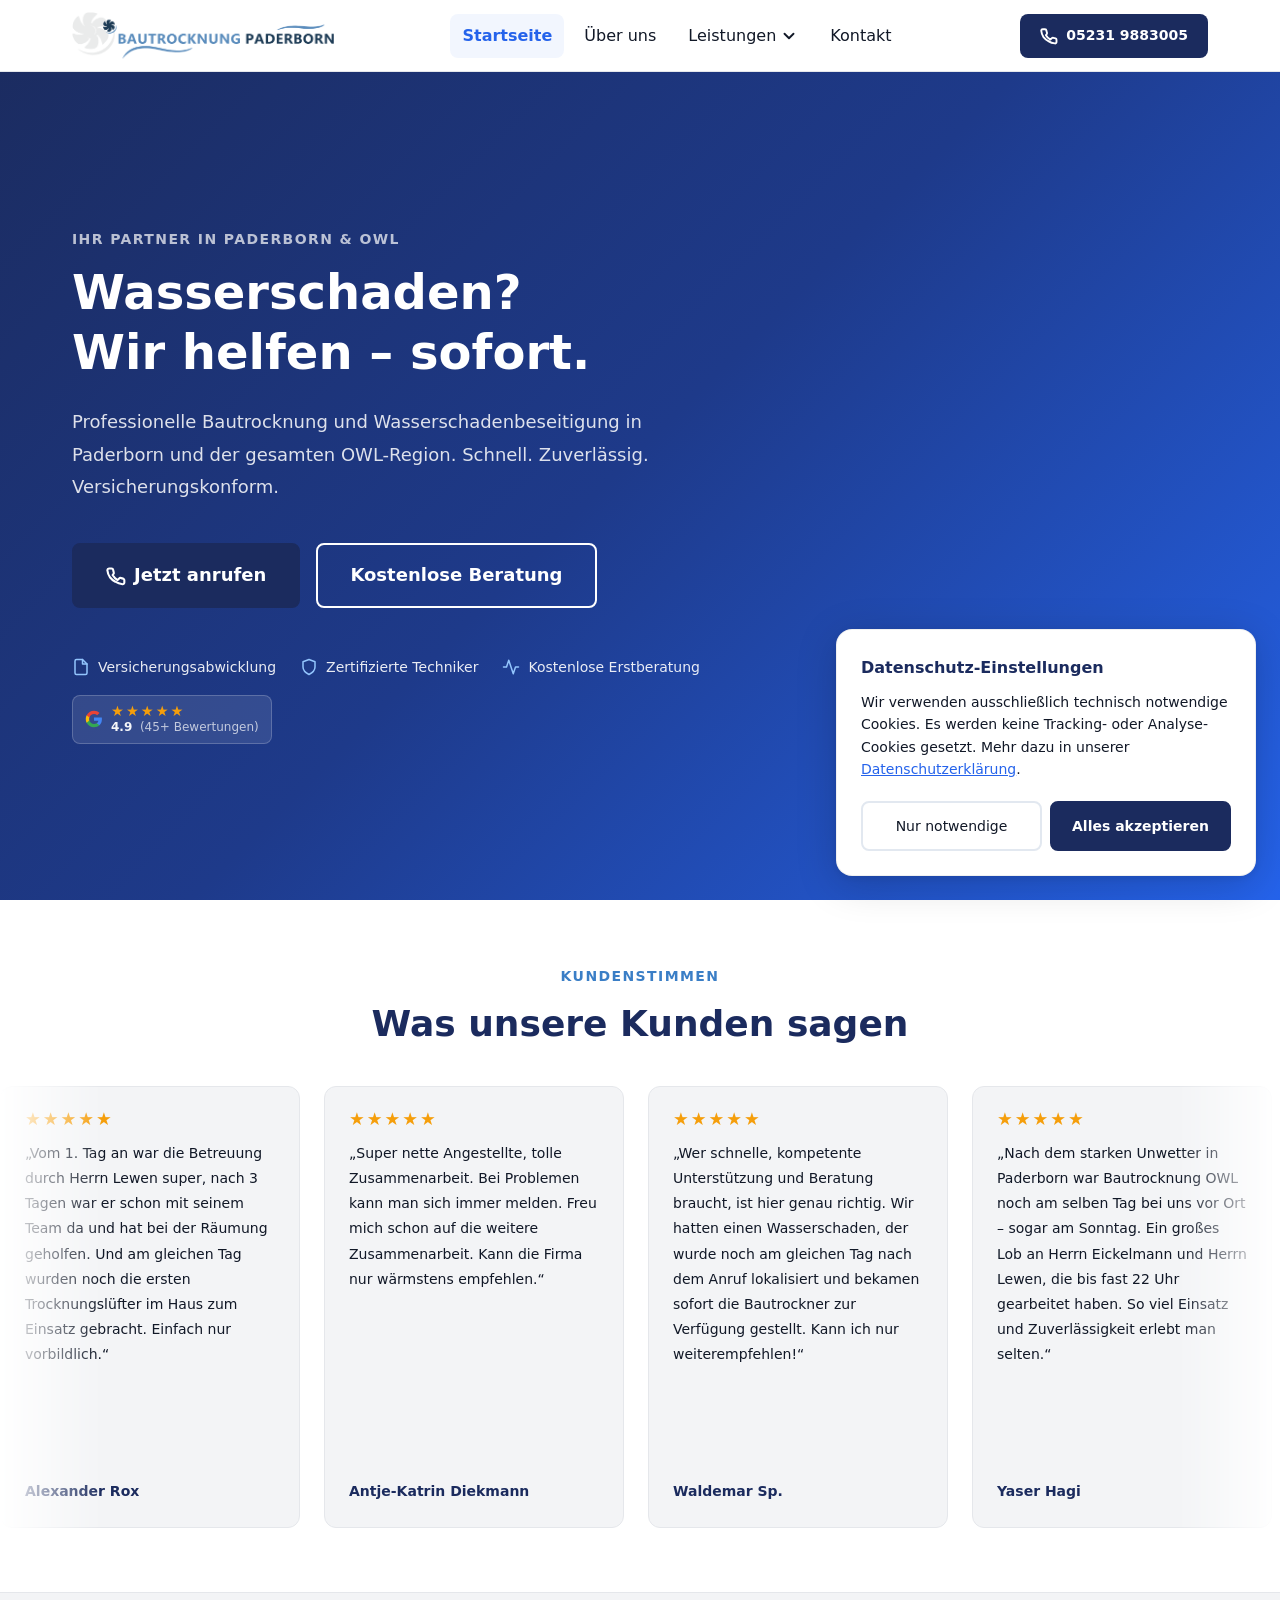
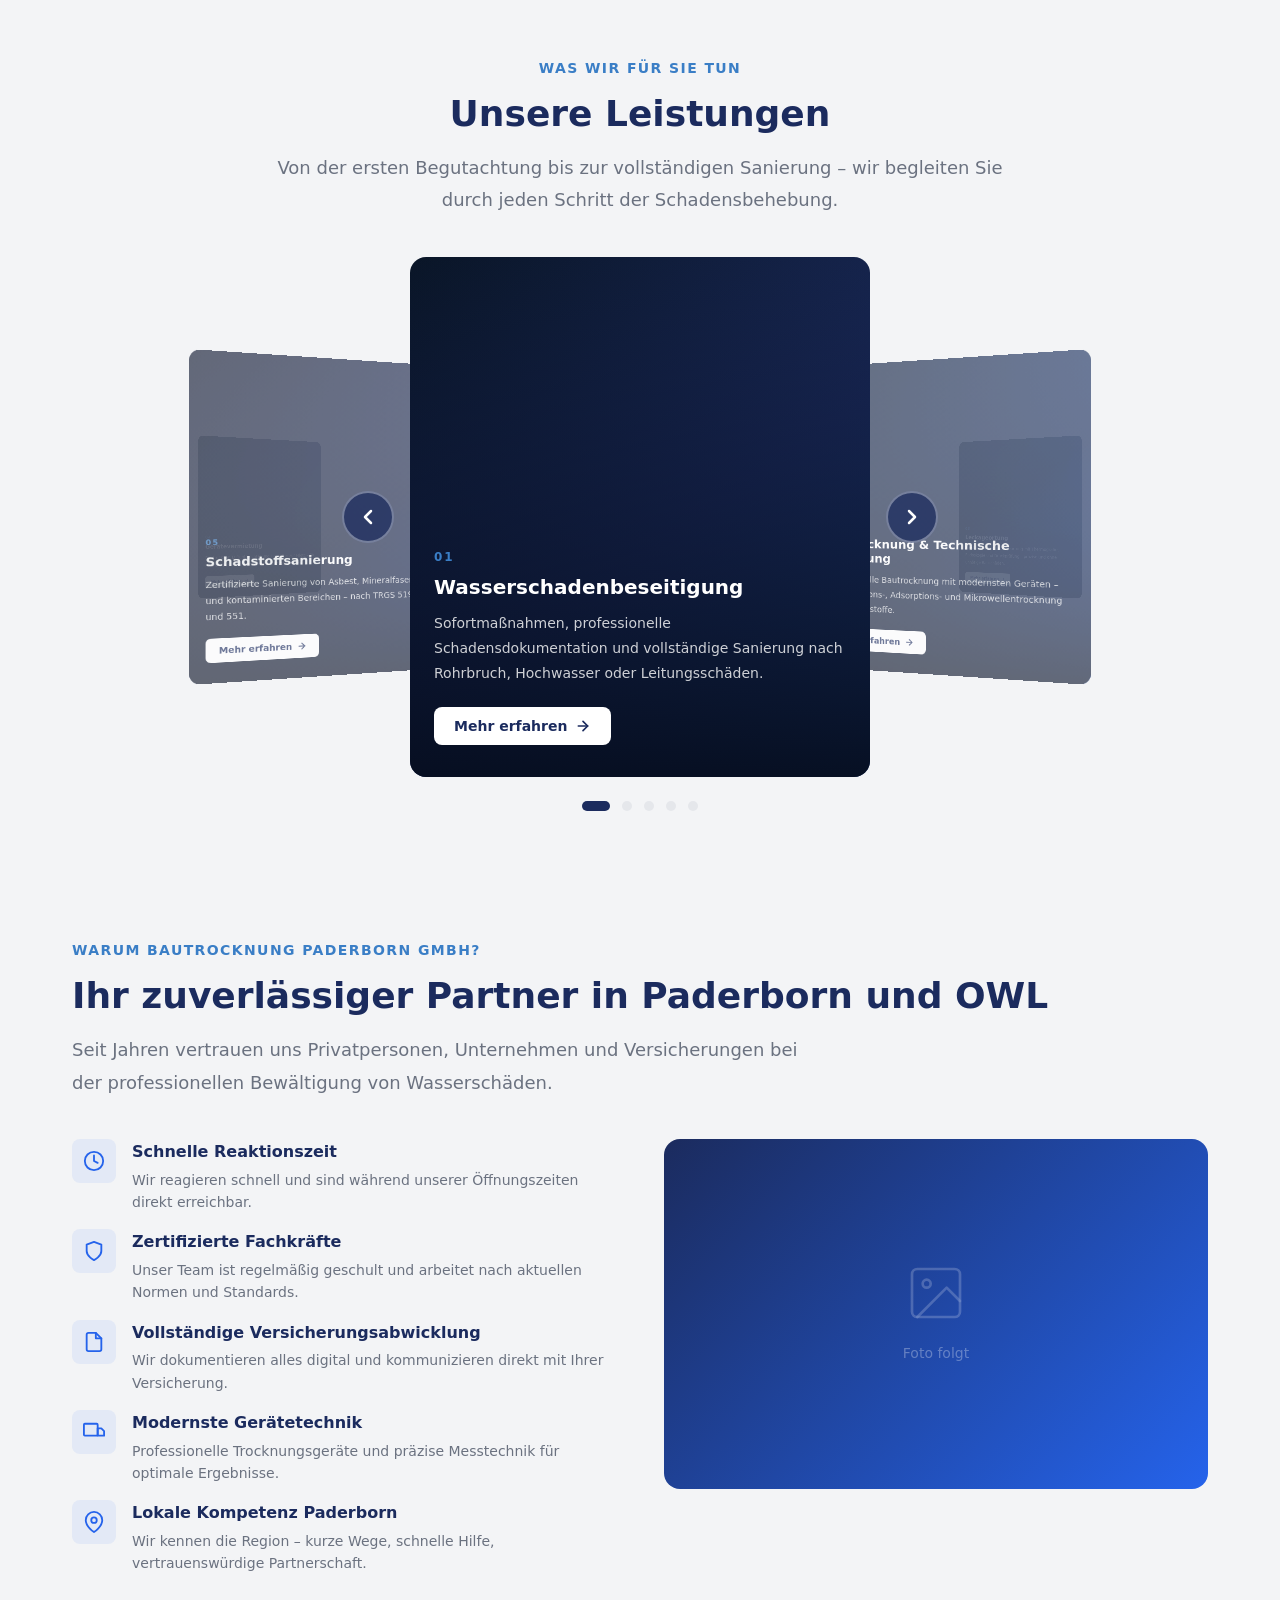
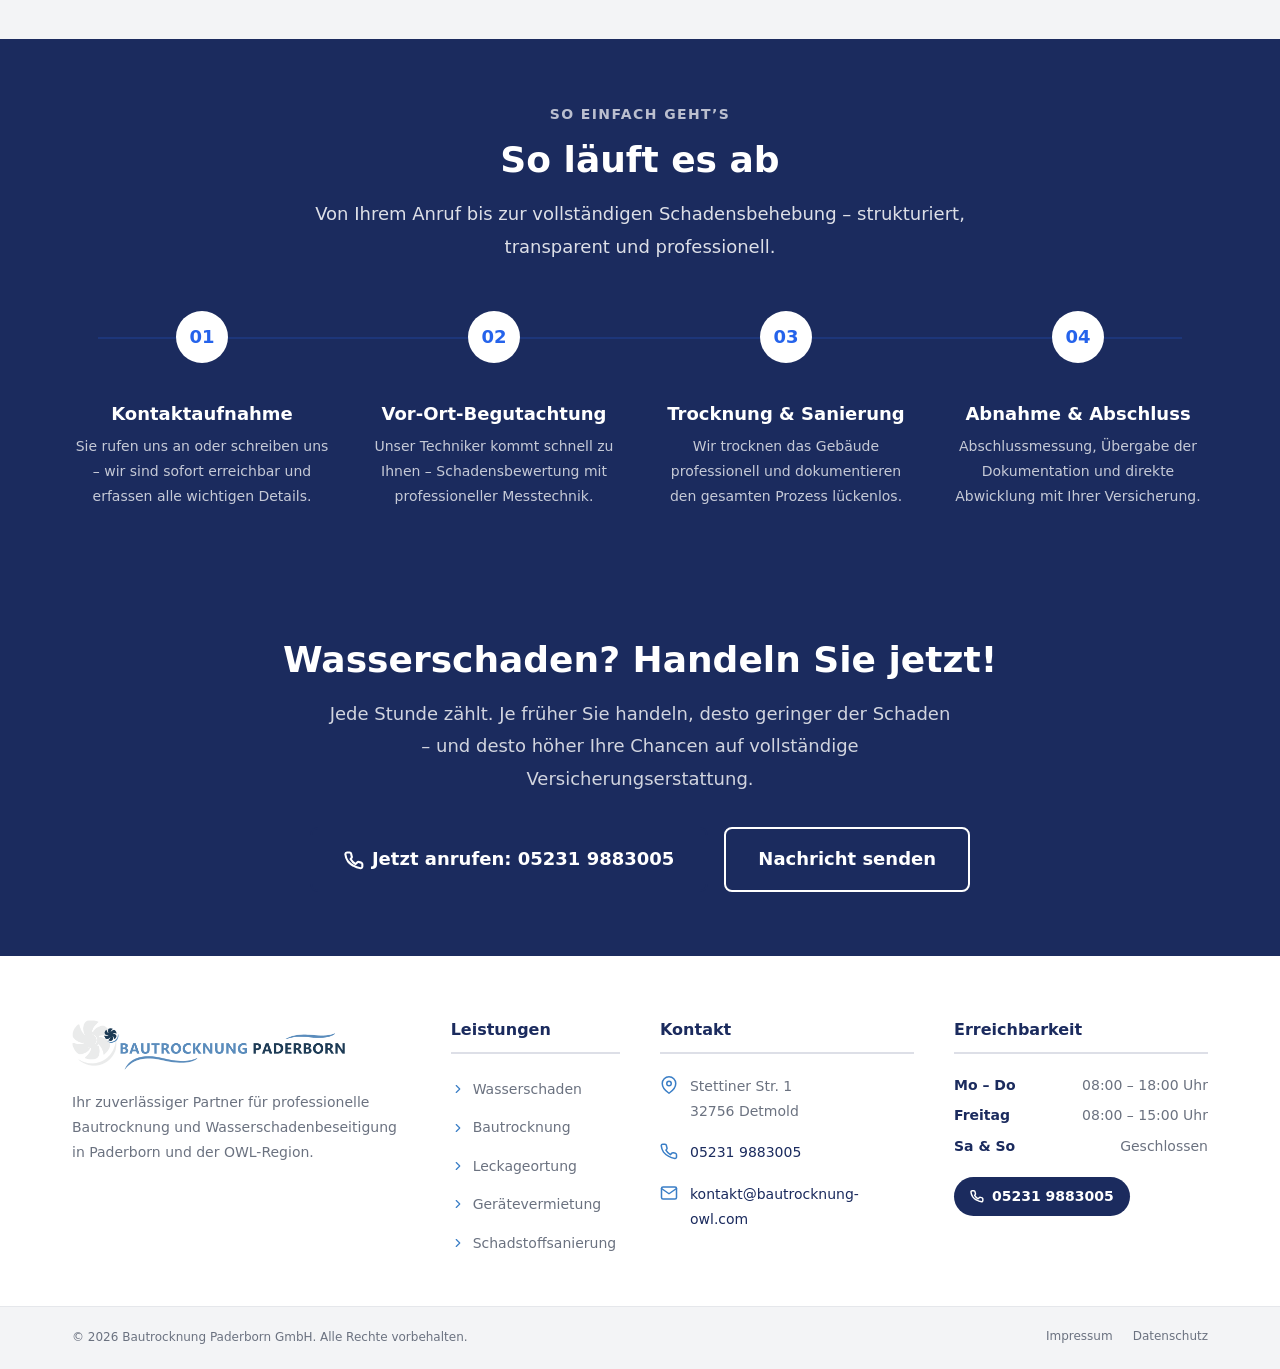
==== index.html @ b46ebbaa "grossechanges" ====
<!DOCTYPE html>
<html lang="de">
<head>
  <meta charset="UTF-8">
  <meta name="viewport" content="width=device-width, initial-scale=1.0">
  <meta name="description" content="Bautrocknung Paderborn GmbH in Paderborn: Professionelle Wasserschadenbeseitigung, Bautrocknung und Leckageortung.. Jetzt anrufen!">
  <meta name="robots" content="index, follow">
  <meta property="og:title" content="Bautrocknung Paderborn GmbH | Paderborn">
  <meta property="og:description" content="Professionelle Bautrocknung und Wasserschadenbeseitigung in Paderborn und OWL. – schnell, zuverlässig, versicherungskonform.">
  <meta property="og:type" content="website">
  <meta name="theme-color" content="#1B2B5E">
  <title>Bautrocknung Paderborn GmbH | Paderborn | Wasserschaden & Bautrocknung</title>
  <link rel="stylesheet" href="css/style.css">
  <link rel="icon" type="image/png" href="assets/favicon.png">
  <!-- Schema.org LocalBusiness -->
  <script type="application/ld+json">
  {
    "@context": "https://schema.org",
    "@type": "LocalBusiness",
    "name": "Bautrocknung Paderborn GmbH",
    "description": "Professionelle Bautrocknung und Wasserschadenbeseitigung in Paderborn und der OWL-Region",
    "url": "https://www.bautrocknung-paderborn.de",
    "logo": "https://www.bautrocknung-paderborn.de/assets/images/Logo_Bautrocknung.png",
    "image": "https://www.bautrocknung-paderborn.de/assets/images/Logo_Bautrocknung.png",
    "address": {
      "@type": "PostalAddress",
      "streetAddress": "Stettiner Str. 1",
      "addressLocality": "Detmold",
      "postalCode": "32756",
      "addressCountry": "DE"
    },
    "geo": {
      "@type": "GeoCoordinates",
      "latitude": "51.9333",
      "longitude": "8.8833"
    },
    "telephone": "+4952319883005",
    "email": "kontakt@bautrocknung-owl.com",
    "openingHours": ["Mo-Th 08:00-18:00", "Fr 08:00-15:00"],
    "priceRange": "€€",
    "areaServed": ["Paderborn", "Detmold", "Bielefeld", "OWL"],
    "serviceType": ["Bautrocknung", "Wasserschadenbeseitigung", "Leckageortung", "Schadstoffsanierung"]
  }
  </script>
  <!-- SEO: Canonical + OG-Ergänzungen + Twitter -->
  <link rel="canonical" href="https://www.bautrocknung-paderborn.de/">
  <meta property="og:url" content="https://www.bautrocknung-paderborn.de/">
  <meta property="og:site_name" content="Bautrocknung Paderborn GmbH">
  <meta property="og:locale" content="de_DE">
  <meta property="og:image" content="https://www.bautrocknung-paderborn.de/assets/images/Logo_Bautrocknung.png">
  <meta name="twitter:card" content="summary_large_image">
  <meta name="twitter:title" content="Bautrocknung Paderborn GmbH | Paderborn">
  <meta name="twitter:description" content="Professionelle Bautrocknung und Wasserschadenbeseitigung in Paderborn und OWL – schnell, zuverlässig, versicherungskonform.">
</head>
<body>

<a href="#main-content" class="skip-link">Zum Inhalt springen</a>

<!-- =====================================================================
     HEADER
     ===================================================================== -->
<header class="site-header" id="site-header">
  <nav class="navbar" role="navigation" aria-label="Hauptnavigation">
    <div class="container">
      <div class="navbar__inner">

        <!-- Logo -->
        <a href="index.html" class="navbar__logo" aria-label="Bautrocknung Paderborn GmbH – Startseite">
          <img src="assets/images/Logo_Bautrocknung.png" alt="Bautrocknung Paderborn GmbH" class="navbar__logo-img">
        </a>

        <!-- Desktop Navigation -->
        <ul class="navbar-nav" role="list">
          <li><a href="index.html" class="nav-link">Startseite</a></li>
          <li><a href="ueber-uns.html" class="nav-link">Über uns</a></li>
          <li class="nav-dropdown">
            <button class="nav-dropdown-toggle" aria-expanded="false" aria-haspopup="true">
              Leistungen
              <svg class="dropdown-chevron icon--sm" xmlns="http://www.w3.org/2000/svg" viewBox="0 0 24 24" fill="none" stroke="currentColor" stroke-width="2.5" stroke-linecap="round" stroke-linejoin="round" aria-hidden="true"><polyline points="6 9 12 15 18 9"/></svg>
            </button>
            <ul class="dropdown-menu" role="list">
              <li>
                <a href="wasserschaden.html" class="dropdown-link">
                  <svg xmlns="http://www.w3.org/2000/svg" viewBox="0 0 24 24" fill="none" stroke="currentColor" stroke-width="2" stroke-linecap="round" stroke-linejoin="round" aria-hidden="true"><path d="M12 2.69l5.66 5.66a8 8 0 1 1-11.31 0z"/></svg>
                  Wasserschaden
                </a>
              </li>
              <li>
                <a href="bautrocknung.html" class="dropdown-link">
                  <svg xmlns="http://www.w3.org/2000/svg" viewBox="0 0 24 24" fill="none" stroke="currentColor" stroke-width="2" stroke-linecap="round" stroke-linejoin="round" aria-hidden="true"><path d="M9.59 4.59A2 2 0 1 1 11 8H2m10.59 11.41A2 2 0 1 0 14 16H2m15.73-8.27A2.5 2.5 0 1 1 19.5 12H2"/></svg>
                  Bautrocknung
                </a>
              </li>
              <li>
                <a href="leckageortung.html" class="dropdown-link">
                  <svg xmlns="http://www.w3.org/2000/svg" viewBox="0 0 24 24" fill="none" stroke="currentColor" stroke-width="2" stroke-linecap="round" stroke-linejoin="round" aria-hidden="true"><circle cx="11" cy="11" r="8"/><line x1="21" y1="21" x2="16.65" y2="16.65"/></svg>
                  Leckageortung
                </a>
              </li>
              <li>
                <a href="vermietung.html" class="dropdown-link">
                  <svg xmlns="http://www.w3.org/2000/svg" viewBox="0 0 24 24" fill="none" stroke="currentColor" stroke-width="2" stroke-linecap="round" stroke-linejoin="round" aria-hidden="true"><rect x="1" y="3" width="15" height="13" rx="1"/><polygon points="16 8 20 8 23 11 23 16 16 16 16 8"/><circle cx="5.5" cy="18.5" r="2.5"/><circle cx="18.5" cy="18.5" r="2.5"/></svg>
                  Ger&auml;tevermietung
                </a>
              </li>
              <li>
                <a href="schadstoffsanierung.html" class="dropdown-link">
                  <svg xmlns="http://www.w3.org/2000/svg" viewBox="0 0 24 24" fill="none" stroke="currentColor" stroke-width="2" stroke-linecap="round" stroke-linejoin="round" aria-hidden="true"><path d="M10.29 3.86L1.82 18a2 2 0 0 0 1.71 3h16.94a2 2 0 0 0 1.71-3L13.71 3.86a2 2 0 0 0-3.42 0z"/><line x1="12" y1="9" x2="12" y2="13"/><line x1="12" y1="17" x2="12.01" y2="17"/></svg>
                  Schadstoffsanierung
                </a>
              </li>
            </ul>
          </li>
          <li><a href="kontakt.html" class="nav-link">Kontakt</a></li>
        </ul>

        <!-- Emergency CTA (desktop) -->
        <a href="tel:+4952319883005" class="nav-emergency" aria-label="Notfall anrufen">
          <svg xmlns="http://www.w3.org/2000/svg" viewBox="0 0 24 24" fill="none" stroke="currentColor" stroke-width="2.5" stroke-linecap="round" stroke-linejoin="round" aria-hidden="true"><path d="M22 16.92v3a2 2 0 0 1-2.18 2 19.79 19.79 0 0 1-8.63-3.07A19.5 19.5 0 0 1 4.69 13.5a19.79 19.79 0 0 1-3.07-8.67A2 2 0 0 1 3.6 3h3a2 2 0 0 1 2 1.72c.127.96.361 1.903.7 2.81a2 2 0 0 1-.45 2.11L7.91 10.91a16 16 0 0 0 5.94 5.94l1.98-1.98a2 2 0 0 1 2.11-.45c.907.339 1.85.573 2.81.7A2 2 0 0 1 22 16.92z"/></svg>
          05231 9883005
        </a>

        <!-- Hamburger (mobile) -->
        <button class="hamburger" id="hamburger" aria-expanded="false" aria-controls="mobile-menu" aria-label="Men&uuml; &ouml;ffnen">
          <span class="hamburger__line" aria-hidden="true"></span>
          <span class="hamburger__line" aria-hidden="true"></span>
          <span class="hamburger__line" aria-hidden="true"></span>
        </button>

      </div>
    </div>
  </nav>

  <!-- Mobile Menu -->
  <div class="mobile-menu" id="mobile-menu" role="navigation" aria-label="Mobile Navigation">
    <div class="mobile-menu__inner">
      <ul role="list">
        <li><a href="index.html" class="mobile-nav-link">
          <svg xmlns="http://www.w3.org/2000/svg" viewBox="0 0 24 24" fill="none" stroke="currentColor" stroke-width="2" stroke-linecap="round" stroke-linejoin="round" width="20" height="20" aria-hidden="true"><path d="M3 9l9-7 9 7v11a2 2 0 0 1-2 2H5a2 2 0 0 1-2-2z"/><polyline points="9 22 9 12 15 12 15 22"/></svg>
          Startseite
        </a></li>
        <li><a href="ueber-uns.html" class="mobile-nav-link">
          <svg xmlns="http://www.w3.org/2000/svg" viewBox="0 0 24 24" fill="none" stroke="currentColor" stroke-width="2" stroke-linecap="round" stroke-linejoin="round" width="20" height="20" aria-hidden="true"><path d="M17 21v-2a4 4 0 0 0-4-4H5a4 4 0 0 0-4 4v2"/><circle cx="9" cy="7" r="4"/><path d="M23 21v-2a4 4 0 0 0-3-3.87"/><path d="M16 3.13a4 4 0 0 1 0 7.75"/></svg>
          Über uns
        </a></li>
        <li><span class="mobile-dropdown-label">Leistungen</span></li>
        <li><a href="wasserschaden.html" class="mobile-sub-link">
          <svg xmlns="http://www.w3.org/2000/svg" viewBox="0 0 24 24" fill="none" stroke="currentColor" stroke-width="2" stroke-linecap="round" stroke-linejoin="round" aria-hidden="true"><path d="M12 2.69l5.66 5.66a8 8 0 1 1-11.31 0z"/></svg>
          Wasserschaden
        </a></li>
        <li><a href="bautrocknung.html" class="mobile-sub-link">
          <svg xmlns="http://www.w3.org/2000/svg" viewBox="0 0 24 24" fill="none" stroke="currentColor" stroke-width="2" stroke-linecap="round" stroke-linejoin="round" aria-hidden="true"><path d="M9.59 4.59A2 2 0 1 1 11 8H2m10.59 11.41A2 2 0 1 0 14 16H2m15.73-8.27A2.5 2.5 0 1 1 19.5 12H2"/></svg>
          Bautrocknung
        </a></li>
        <li><a href="leckageortung.html" class="mobile-sub-link">
          <svg xmlns="http://www.w3.org/2000/svg" viewBox="0 0 24 24" fill="none" stroke="currentColor" stroke-width="2" stroke-linecap="round" stroke-linejoin="round" aria-hidden="true"><circle cx="11" cy="11" r="8"/><line x1="21" y1="21" x2="16.65" y2="16.65"/></svg>
          Leckageortung
        </a></li>
        <li><a href="vermietung.html" class="mobile-sub-link">
          <svg xmlns="http://www.w3.org/2000/svg" viewBox="0 0 24 24" fill="none" stroke="currentColor" stroke-width="2" stroke-linecap="round" stroke-linejoin="round" aria-hidden="true"><rect x="1" y="3" width="15" height="13" rx="1"/><polygon points="16 8 20 8 23 11 23 16 16 16 16 8"/><circle cx="5.5" cy="18.5" r="2.5"/><circle cx="18.5" cy="18.5" r="2.5"/></svg>
          Ger&auml;tevermietung
        </a></li>
        <li><a href="schadstoffsanierung.html" class="mobile-sub-link">
          <svg xmlns="http://www.w3.org/2000/svg" viewBox="0 0 24 24" fill="none" stroke="currentColor" stroke-width="2" stroke-linecap="round" stroke-linejoin="round" aria-hidden="true"><path d="M10.29 3.86L1.82 18a2 2 0 0 0 1.71 3h16.94a2 2 0 0 0 1.71-3L13.71 3.86a2 2 0 0 0-3.42 0z"/><line x1="12" y1="9" x2="12" y2="13"/><line x1="12" y1="17" x2="12.01" y2="17"/></svg>
          Schadstoffsanierung
        </a></li>
        <li><a href="kontakt.html" class="mobile-nav-link">
          <svg xmlns="http://www.w3.org/2000/svg" viewBox="0 0 24 24" fill="none" stroke="currentColor" stroke-width="2" stroke-linecap="round" stroke-linejoin="round" width="20" height="20" aria-hidden="true"><path d="M21 15a2 2 0 0 1-2 2H7l-4 4V5a2 2 0 0 1 2-2h14a2 2 0 0 1 2 2z"/></svg>
          Kontakt
        </a></li>
      </ul>
      <a href="tel:+4952319883005" class="mobile-menu__emergency">
        <svg xmlns="http://www.w3.org/2000/svg" viewBox="0 0 24 24" fill="none" stroke="currentColor" stroke-width="2.5" stroke-linecap="round" stroke-linejoin="round" width="24" height="24" aria-hidden="true"><path d="M22 16.92v3a2 2 0 0 1-2.18 2 19.79 19.79 0 0 1-8.63-3.07A19.5 19.5 0 0 1 4.69 13.5a19.79 19.79 0 0 1-3.07-8.67A2 2 0 0 1 3.6 3h3a2 2 0 0 1 2 1.72c.127.96.361 1.903.7 2.81a2 2 0 0 1-.45 2.11L7.91 10.91a16 16 0 0 0 5.94 5.94l1.98-1.98a2 2 0 0 1 2.11-.45c.907.339 1.85.573 2.81.7A2 2 0 0 1 22 16.92z"/></svg>
        05231 9883005
      </a>
    </div>
  </div>

</header>


<!-- =====================================================================
     MAIN
     ===================================================================== -->
<main id="main-content">

  <!-- Hero -->
  <!-- TODO: Hintergrundbild → assets/images/hero-bg.jpg hinterlegen, dann in css/style.css die picsum-URL ersetzen -->
  <section class="hero-home" aria-label="Einleitung">
    <div class="container">
      <div class="hero-home__content">
        <span class="section-label section-label--white">Ihr Partner in Paderborn &amp; OWL</span>
        <h1 class="hero-home__title">Wasserschaden?<br>Wir helfen &ndash; sofort.</h1>
        <p class="hero-home__lead">Professionelle Bautrocknung und Wasserschadenbeseitigung in Paderborn und der gesamten OWL-Region. Schnell. Zuverl&auml;ssig. Versicherungskonform.</p>
        <div class="hero-home__ctas">
          <a href="tel:+4952319883005" class="btn btn--danger btn--lg">
            <svg xmlns="http://www.w3.org/2000/svg" viewBox="0 0 24 24" fill="none" stroke="currentColor" stroke-width="2.5" stroke-linecap="round" stroke-linejoin="round" width="20" height="20" aria-hidden="true"><path d="M22 16.92v3a2 2 0 0 1-2.18 2 19.79 19.79 0 0 1-8.63-3.07A19.5 19.5 0 0 1 4.69 13.5a19.79 19.79 0 0 1-3.07-8.67A2 2 0 0 1 3.6 3h3a2 2 0 0 1 2 1.72c.127.96.361 1.903.7 2.81a2 2 0 0 1-.45 2.11L7.91 10.91a16 16 0 0 0 5.94 5.94l1.98-1.98a2 2 0 0 1 2.11-.45c.907.339 1.85.573 2.81.7A2 2 0 0 1 22 16.92z"/></svg>
            Jetzt anrufen
          </a>
          <a href="kontakt.html" class="btn btn--outline--white btn--lg">Kostenlose Beratung</a>
        </div>
        <div class="hero-home__badges" role="list" aria-label="Unsere Versprechen">
          <div class="hero-badge" role="listitem">
            <svg xmlns="http://www.w3.org/2000/svg" viewBox="0 0 24 24" fill="none" stroke="currentColor" stroke-width="2" stroke-linecap="round" stroke-linejoin="round" aria-hidden="true"><path d="M14 2H6a2 2 0 0 0-2 2v16a2 2 0 0 0 2 2h12a2 2 0 0 0 2-2V8z"/><polyline points="14 2 14 8 20 8"/></svg>
            Versicherungsabwicklung
          </div>
          <div class="hero-badge" role="listitem">
            <svg xmlns="http://www.w3.org/2000/svg" viewBox="0 0 24 24" fill="none" stroke="currentColor" stroke-width="2" stroke-linecap="round" stroke-linejoin="round" aria-hidden="true"><path d="M12 22s8-4 8-10V5l-8-3-8 3v7c0 6 8 10 8 10z"/></svg>
            Zertifizierte Techniker
          </div>
          <div class="hero-badge" role="listitem">
            <svg xmlns="http://www.w3.org/2000/svg" viewBox="0 0 24 24" fill="none" stroke="currentColor" stroke-width="2" stroke-linecap="round" stroke-linejoin="round" aria-hidden="true"><polyline points="22 12 18 12 15 21 9 3 6 12 2 12"/></svg>
            Kostenlose Erstberatung
          </div>
          <!-- Google Bewertungen – Daten aus google-rating.json (täglich per Cron aktualisiert) -->
          <a id="google-rating"
             href="https://www.google.com/maps/search/?api=1&query=Bautrocknung+OWL+GmbH"
             target="_blank" rel="noopener noreferrer"
             class="hero-badge hero-badge--google" role="listitem"
             aria-label="Google Bewertungen ansehen">
            <!-- Google G Logo -->
            <svg width="18" height="18" viewBox="0 0 24 24" aria-hidden="true" style="flex-shrink:0;display:block">
              <path fill="#4285F4" d="M22.56 12.25c0-.78-.07-1.53-.2-2.25H12v4.26h5.92c-.26 1.37-1.04 2.53-2.21 3.31v2.77h3.57c2.08-1.92 3.28-4.74 3.28-8.09z"/>
              <path fill="#34A853" d="M12 23c2.97 0 5.46-.98 7.28-2.66l-3.57-2.77c-.98.66-2.23 1.06-3.71 1.06-2.86 0-5.29-1.93-6.16-4.53H2.18v2.84C3.99 20.53 7.7 23 12 23z"/>
              <path fill="#FBBC05" d="M5.84 14.09c-.22-.66-.35-1.36-.35-2.09s.13-1.43.35-2.09V7.07H2.18C1.43 8.55 1 10.22 1 12s.43 3.45 1.18 4.93l2.85-2.22.81-.62z"/>
              <path fill="#EA4335" d="M12 5.38c1.62 0 3.06.56 4.21 1.64l3.15-3.15C17.45 2.09 14.97 1 12 1 7.7 1 3.99 3.47 2.18 7.07l3.66 2.84c.87-2.6 3.3-4.53 6.16-4.53z"/>
            </svg>
            <span>
              <span class="google-rating__stars" aria-hidden="true">★★★★★</span>
              <span class="google-rating__meta">
                <strong class="google-rating__score">4.9</strong>
                &nbsp;<span class="google-rating__count">(<span id="g-rating-count">45+</span> Bewertungen)</span>
              </span>
            </span>
          </a>
        </div>
      </div>
    </div>
  </section>

  <!-- Kundenbewertungen Ticker -->
  <section class="reviews-section" aria-labelledby="reviews-heading">
    <div class="container text-center">
      <p class="section-label">Kundenstimmen</p>
      <h2 class="section-title" id="reviews-heading">Was unsere Kunden sagen</h2>
    </div>
    <div class="reviews-ticker" aria-label="Kundenbewertungen – automatisch scrollend">
      <div class="reviews-ticker__track">

        <article class="review-card">
          <div class="review-card__stars" aria-label="5 von 5 Sternen">&#9733;&#9733;&#9733;&#9733;&#9733;</div>
          <p class="review-card__text">&bdquo;Vom 1. Tag an war die Betreuung durch Herrn Lewen super, nach 3 Tagen war er schon mit seinem Team da und hat bei der R&auml;umung geholfen. Und am gleichen Tag wurden noch die ersten Trocknungsl&uuml;fter im Haus zum Einsatz gebracht. Einfach nur vorbildlich.&ldquo;</p>
          <div class="review-card__name">Alexander Rox</div>
        </article>

        <article class="review-card">
          <div class="review-card__stars" aria-label="5 von 5 Sternen">&#9733;&#9733;&#9733;&#9733;&#9733;</div>
          <p class="review-card__text">&bdquo;Super nette Angestellte, tolle Zusammenarbeit. Bei Problemen kann man sich immer melden. Freu mich schon auf die weitere Zusammenarbeit. Kann die Firma nur w&auml;rmstens empfehlen.&ldquo;</p>
          <div class="review-card__name">Antje-Katrin Diekmann</div>
        </article>

        <article class="review-card">
          <div class="review-card__stars" aria-label="5 von 5 Sternen">&#9733;&#9733;&#9733;&#9733;&#9733;</div>
          <p class="review-card__text">&bdquo;Wer schnelle, kompetente Unterst&uuml;tzung und Beratung braucht, ist hier genau richtig. Wir hatten einen Wasserschaden, der wurde noch am gleichen Tag nach dem Anruf lokalisiert und bekamen sofort die Bautrockner zur Verf&uuml;gung gestellt. Kann ich nur weiterempfehlen!&ldquo;</p>
          <div class="review-card__name">Waldemar Sp.</div>
        </article>

        <article class="review-card">
          <div class="review-card__stars" aria-label="5 von 5 Sternen">&#9733;&#9733;&#9733;&#9733;&#9733;</div>
          <p class="review-card__text">&bdquo;Nach dem starken Unwetter in Paderborn war Bautrocknung OWL noch am selben Tag bei uns vor Ort &ndash; sogar am Sonntag. Ein gro&szlig;es Lob an Herrn Eickelmann und Herrn Lewen, die bis fast 22 Uhr gearbeitet haben. So viel Einsatz und Zuverl&auml;ssigkeit erlebt man selten.&ldquo;</p>
          <div class="review-card__name">Yaser Hagi</div>
        </article>

        <article class="review-card">
          <div class="review-card__stars" aria-label="5 von 5 Sternen">&#9733;&#9733;&#9733;&#9733;&#9733;</div>
          <p class="review-card__text">&bdquo;Die Leckageortung wurde sehr schnell und zuverl&auml;ssig durchgef&uuml;hrt, die Ursache war sofort gefunden. Auch die anschlie&szlig;ende Bautrocknung verlief fachgerecht und problemlos.&ldquo;</p>
          <div class="review-card__name">Waldemar Ekart</div>
        </article>

        <article class="review-card">
          <div class="review-card__stars" aria-label="5 von 5 Sternen">&#9733;&#9733;&#9733;&#9733;&#9733;</div>
          <p class="review-card__text">&bdquo;Die Leistung wurde noch am selben Tag nach unserem Anruf durchgef&uuml;hrt. Herr Lewen und sein Team haben eine Leckageortung erfolgreich abgeschlossen und mit Hilfe technischer Hilfsmittel das Leck gefunden. Am n&auml;chsten Tag wurden sofort Ger&auml;te gebracht. Sehr dankbar, dass so gut und schnell geholfen wurde.&ldquo;</p>
          <div class="review-card__name">Vitali Siemens</div>
        </article>

        <article class="review-card">
          <div class="review-card__stars" aria-label="5 von 5 Sternen">&#9733;&#9733;&#9733;&#9733;&#9733;</div>
          <p class="review-card__text">&bdquo;Die Firma ist die perfekte Anlaufstelle f&uuml;r jegliche Trocknungsarbeiten! Von Anfang an sehr freundlich und mit dem Kunden auf Augenh&ouml;he. Die Arbeit der Mitarbeiter empfanden wir als sehr gr&uuml;ndlich und gewissenhaft. Sie waren immer p&uuml;nktlich und haben sich auch Zeit f&uuml;r Fragen genommen. Wir w&uuml;rden diese Firma immer wieder weiterempfehlen!&ldquo;</p>
          <div class="review-card__name">Alev</div>
        </article>

        <article class="review-card">
          <div class="review-card__stars" aria-label="5 von 5 Sternen">&#9733;&#9733;&#9733;&#9733;&#9733;</div>
          <p class="review-card__text">&bdquo;Heute war Herr Eikelmann zum ersten Mal bei mir. Schon nach meinem Anruf kam er sehr schnell vorbei und hat mir direkt mit gutem Rat weitergeholfen. Der erste Eindruck war sehr positiv &ndash; freundlich, kompetent und zuverl&auml;ssig. So stellt man sich guten Service vor!&ldquo;</p>
          <div class="review-card__name">Juan Bicho</div>
        </article>

        <article class="review-card">
          <div class="review-card__stars" aria-label="5 von 5 Sternen">&#9733;&#9733;&#9733;&#9733;&#9733;</div>
          <p class="review-card__text">&bdquo;Ich bin rundum zufrieden mit der Arbeit der Bautrocknung OWL. Vom ersten Kontakt bis zur finalen Abnahme lief alles reibungslos und professionell. Die Mitarbeiter waren p&uuml;nktlich, freundlich und haben sehr sauber gearbeitet. Die Trocknung wurde z&uuml;gig und effizient durchgef&uuml;hrt, und das Ergebnis ist top. Vielen Dank f&uuml;r die gro&szlig;artige Arbeit &ndash; ich w&uuml;rde euch jederzeit wieder beauftragen!&ldquo;</p>
          <div class="review-card__name">Julian Schnitger</div>
        </article>

        <!-- Duplikat f&uuml;r nahtlose Endlosschleife -->
        <article class="review-card" aria-hidden="true">
          <div class="review-card__stars">&#9733;&#9733;&#9733;&#9733;&#9733;</div>
          <p class="review-card__text">&bdquo;Vom 1. Tag an war die Betreuung durch Herrn Lewen super, nach 3 Tagen war er schon mit seinem Team da und hat bei der R&auml;umung geholfen. Und am gleichen Tag wurden noch die ersten Trocknungsl&uuml;fter im Haus zum Einsatz gebracht. Einfach nur vorbildlich.&ldquo;</p>
          <div class="review-card__name">Alexander Rox</div>
        </article>

        <article class="review-card" aria-hidden="true">
          <div class="review-card__stars">&#9733;&#9733;&#9733;&#9733;&#9733;</div>
          <p class="review-card__text">&bdquo;Super nette Angestellte, tolle Zusammenarbeit. Bei Problemen kann man sich immer melden. Freu mich schon auf die weitere Zusammenarbeit. Kann die Firma nur w&auml;rmstens empfehlen.&ldquo;</p>
          <div class="review-card__name">Antje-Katrin Diekmann</div>
        </article>

        <article class="review-card" aria-hidden="true">
          <div class="review-card__stars">&#9733;&#9733;&#9733;&#9733;&#9733;</div>
          <p class="review-card__text">&bdquo;Wer schnelle, kompetente Unterst&uuml;tzung und Beratung braucht, ist hier genau richtig. Wir hatten einen Wasserschaden, der wurde noch am gleichen Tag nach dem Anruf lokalisiert und bekamen sofort die Bautrockner zur Verf&uuml;gung gestellt. Kann ich nur weiterempfehlen!&ldquo;</p>
          <div class="review-card__name">Waldemar Sp.</div>
        </article>

        <article class="review-card" aria-hidden="true">
          <div class="review-card__stars">&#9733;&#9733;&#9733;&#9733;&#9733;</div>
          <p class="review-card__text">&bdquo;Nach dem starken Unwetter in Paderborn war Bautrocknung OWL noch am selben Tag bei uns vor Ort &ndash; sogar am Sonntag. Ein gro&szlig;es Lob an Herrn Eickelmann und Herrn Lewen, die bis fast 22 Uhr gearbeitet haben. So viel Einsatz und Zuverl&auml;ssigkeit erlebt man selten.&ldquo;</p>
          <div class="review-card__name">Yaser Hagi</div>
        </article>

        <article class="review-card" aria-hidden="true">
          <div class="review-card__stars">&#9733;&#9733;&#9733;&#9733;&#9733;</div>
          <p class="review-card__text">&bdquo;Die Leckageortung wurde sehr schnell und zuverl&auml;ssig durchgef&uuml;hrt, die Ursache war sofort gefunden. Auch die anschlie&szlig;ende Bautrocknung verlief fachgerecht und problemlos.&ldquo;</p>
          <div class="review-card__name">Waldemar Ekart</div>
        </article>

        <article class="review-card" aria-hidden="true">
          <div class="review-card__stars">&#9733;&#9733;&#9733;&#9733;&#9733;</div>
          <p class="review-card__text">&bdquo;Die Leistung wurde noch am selben Tag nach unserem Anruf durchgef&uuml;hrt. Herr Lewen und sein Team haben eine Leckageortung erfolgreich abgeschlossen und mit Hilfe technischer Hilfsmittel das Leck gefunden. Am n&auml;chsten Tag wurden sofort Ger&auml;te gebracht. Sehr dankbar, dass so gut und schnell geholfen wurde.&ldquo;</p>
          <div class="review-card__name">Vitali Siemens</div>
        </article>

        <article class="review-card" aria-hidden="true">
          <div class="review-card__stars">&#9733;&#9733;&#9733;&#9733;&#9733;</div>
          <p class="review-card__text">&bdquo;Die Firma ist die perfekte Anlaufstelle f&uuml;r jegliche Trocknungsarbeiten! Von Anfang an sehr freundlich und mit dem Kunden auf Augenh&ouml;he. Die Arbeit der Mitarbeiter empfanden wir als sehr gr&uuml;ndlich und gewissenhaft. Sie waren immer p&uuml;nktlich und haben sich auch Zeit f&uuml;r Fragen genommen. Wir w&uuml;rden diese Firma immer wieder weiterempfehlen!&ldquo;</p>
          <div class="review-card__name">Alev</div>
        </article>

        <article class="review-card" aria-hidden="true">
          <div class="review-card__stars">&#9733;&#9733;&#9733;&#9733;&#9733;</div>
          <p class="review-card__text">&bdquo;Heute war Herr Eikelmann zum ersten Mal bei mir. Schon nach meinem Anruf kam er sehr schnell vorbei und hat mir direkt mit gutem Rat weitergeholfen. Der erste Eindruck war sehr positiv &ndash; freundlich, kompetent und zuverl&auml;ssig. So stellt man sich guten Service vor!&ldquo;</p>
          <div class="review-card__name">Juan Bicho</div>
        </article>

        <article class="review-card" aria-hidden="true">
          <div class="review-card__stars">&#9733;&#9733;&#9733;&#9733;&#9733;</div>
          <p class="review-card__text">&bdquo;Ich bin rundum zufrieden mit der Arbeit der Bautrocknung OWL. Vom ersten Kontakt bis zur finalen Abnahme lief alles reibungslos und professionell. Die Mitarbeiter waren p&uuml;nktlich, freundlich und haben sehr sauber gearbeitet. Die Trocknung wurde z&uuml;gig und effizient durchgef&uuml;hrt, und das Ergebnis ist top. Vielen Dank f&uuml;r die gro&szlig;artige Arbeit &ndash; ich w&uuml;rde euch jederzeit wieder beauftragen!&ldquo;</p>
          <div class="review-card__name">Julian Schnitger</div>
        </article>

      </div>
    </div>
  </section>

  <!-- Services Carousel -->
  <section class="services-section" aria-labelledby="services-heading">
    <div class="container text-center">
      <span class="section-label">Was wir f&uuml;r Sie tun</span>
      <h2 id="services-heading">Unsere Leistungen</h2>
      <p class="lead mt-4">Von der ersten Begutachtung bis zur vollst&auml;ndigen Sanierung &ndash; wir begleiten Sie durch jeden Schritt der Schadensbehebung.</p>
    </div>

    <div class="carousel" id="services-carousel" aria-roledescription="Karussell" aria-label="Unsere Leistungen">

      <div class="carousel__stage">
        <div class="carousel__ring" id="carousel-ring">

          <article class="carousel__slide" role="group" aria-roledescription="Folie" aria-label="1 von 5: Wasserschadenbeseitigung">
            <div class="service-slide service-slide--1">
              <!-- TODO: <img src="assets/images/bautrocknung.jpg" alt="Bautrocknung" class="service-slide__img"> -->
              <div class="service-slide__overlay"></div>
              <div class="service-slide__content">
                <span class="service-slide__num">01</span>
                <h3 class="service-slide__title">Wasserschaden&shy;beseitigung</h3>
                <p class="service-slide__desc">Sofortma&szlig;nahmen, professionelle Schadensdokumentation und vollst&auml;ndige Sanierung nach Rohrbruch, Hochwasser oder Leitungssch&auml;den.</p>
                <a href="wasserschaden.html" class="service-slide__cta">Mehr erfahren <svg xmlns="http://www.w3.org/2000/svg" viewBox="0 0 24 24" fill="none" stroke="currentColor" stroke-width="2.5" stroke-linecap="round" stroke-linejoin="round" width="16" height="16" aria-hidden="true"><line x1="5" y1="12" x2="19" y2="12"/><polyline points="12 5 19 12 12 19"/></svg></a>
              </div>
            </div>
          </article>

          <article class="carousel__slide" role="group" aria-roledescription="Folie" aria-label="2 von 5: Bautrocknung">
            <div class="service-slide service-slide--2">
              <!-- TODO: <img src="assets/images/bautrocknung.jpg" alt="Bautrocknung" class="service-slide__img"> -->
              <div class="service-slide__overlay"></div>
              <div class="service-slide__content">
                <span class="service-slide__num">02</span>
                <h3 class="service-slide__title">Bautrocknung &amp; Technische Trocknung</h3>
                <p class="service-slide__desc">Professionelle Bautrocknung mit modernsten Ger&auml;ten &ndash; Kondensations-, Adsorptions- und Mikrowellentrocknung f&uuml;r alle Baustoffe.</p>
                <a href="bautrocknung.html" class="service-slide__cta">Mehr erfahren <svg xmlns="http://www.w3.org/2000/svg" viewBox="0 0 24 24" fill="none" stroke="currentColor" stroke-width="2.5" stroke-linecap="round" stroke-linejoin="round" width="16" height="16" aria-hidden="true"><line x1="5" y1="12" x2="19" y2="12"/><polyline points="12 5 19 12 12 19"/></svg></a>
              </div>
            </div>
          </article>

          <article class="carousel__slide" role="group" aria-roledescription="Folie" aria-label="3 von 5: Leckageortung">
            <div class="service-slide service-slide--3">
              <!-- TODO: <img src="assets/images/leckageortung.jpg" alt="Leckageortung" class="service-slide__img"> -->
              <div class="service-slide__overlay"></div>
              <div class="service-slide__content">
                <span class="service-slide__num">03</span>
                <h3 class="service-slide__title">Leckage&shy;ortung</h3>
                <p class="service-slide__desc">Zerst&ouml;rungsfreie Leckageortung mit Thermografie, Endoskopie und Druckpr&uuml;fung &ndash; pr&auml;zise und ohne unn&ouml;tige Bausch&auml;den.</p>
                <a href="leckageortung.html" class="service-slide__cta">Mehr erfahren <svg xmlns="http://www.w3.org/2000/svg" viewBox="0 0 24 24" fill="none" stroke="currentColor" stroke-width="2.5" stroke-linecap="round" stroke-linejoin="round" width="16" height="16" aria-hidden="true"><line x1="5" y1="12" x2="19" y2="12"/><polyline points="12 5 19 12 12 19"/></svg></a>
              </div>
            </div>
          </article>

          <article class="carousel__slide" role="group" aria-roledescription="Folie" aria-label="4 von 5: Ger&auml;tevermietung">
            <div class="service-slide service-slide--4">
              <!-- TODO: <img src="assets/images/vermietung.jpg" alt="Ger&auml;tevermietung" class="service-slide__img"> -->
              <div class="service-slide__overlay"></div>
              <div class="service-slide__content">
                <span class="service-slide__num">04</span>
                <h3 class="service-slide__title">Ger&auml;te&shy;vermietung</h3>
                <p class="service-slide__desc">Bautrockner, Luftentfeuchter und Heizl&uuml;fter zur Miete &ndash; f&uuml;r Handwerker, Bauunternehmen und Privatpersonen.</p>
                <a href="vermietung.html" class="service-slide__cta">Mehr erfahren <svg xmlns="http://www.w3.org/2000/svg" viewBox="0 0 24 24" fill="none" stroke="currentColor" stroke-width="2.5" stroke-linecap="round" stroke-linejoin="round" width="16" height="16" aria-hidden="true"><line x1="5" y1="12" x2="19" y2="12"/><polyline points="12 5 19 12 12 19"/></svg></a>
              </div>
            </div>
          </article>

          <article class="carousel__slide" role="group" aria-roledescription="Folie" aria-label="5 von 5: Schadstoffsanierung">
            <div class="service-slide service-slide--5">
              <!-- TODO: <img src="assets/images/schadstoffsanierung.jpg" alt="Schadstoffsanierung" class="service-slide__img"> -->
              <div class="service-slide__overlay"></div>
              <div class="service-slide__content">
                <span class="service-slide__num">05</span>
                <h3 class="service-slide__title">Schadstoff&shy;sanierung</h3>
                <p class="service-slide__desc">Zertifizierte Sanierung von Asbest, Mineralfasern, Teer und kontaminierten Bereichen &ndash; nach TRGS 519, 521, 524 und 551.</p>
                <a href="schadstoffsanierung.html" class="service-slide__cta">Mehr erfahren <svg xmlns="http://www.w3.org/2000/svg" viewBox="0 0 24 24" fill="none" stroke="currentColor" stroke-width="2.5" stroke-linecap="round" stroke-linejoin="round" width="16" height="16" aria-hidden="true"><line x1="5" y1="12" x2="19" y2="12"/><polyline points="12 5 19 12 12 19"/></svg></a>
              </div>
            </div>
          </article>

        </div>
      </div>

      <!-- Pfeil-Buttons (au&szlig;erhalb der Stage, relativ zum .carousel) -->
      <button class="carousel__btn carousel__btn--prev" id="carousel-prev" aria-label="Vorherige Leistung">
        <svg xmlns="http://www.w3.org/2000/svg" viewBox="0 0 24 24" fill="none" stroke="currentColor" stroke-width="2.5" stroke-linecap="round" stroke-linejoin="round" width="24" height="24" aria-hidden="true"><polyline points="15 18 9 12 15 6"/></svg>
      </button>
      <button class="carousel__btn carousel__btn--next" id="carousel-next" aria-label="N&auml;chste Leistung">
        <svg xmlns="http://www.w3.org/2000/svg" viewBox="0 0 24 24" fill="none" stroke="currentColor" stroke-width="2.5" stroke-linecap="round" stroke-linejoin="round" width="24" height="24" aria-hidden="true"><polyline points="9 18 15 12 9 6"/></svg>
      </button>

      <!-- Punkte-Navigation -->
      <div class="carousel__dots" role="tablist" aria-label="Leistungen Navigation">
        <button class="carousel__dot is-active" role="tab" aria-selected="true" aria-label="Wasserschadenbeseitigung" data-index="0"></button>
        <button class="carousel__dot" role="tab" aria-selected="false" aria-label="Bautrocknung" data-index="1"></button>
        <button class="carousel__dot" role="tab" aria-selected="false" aria-label="Leckageortung" data-index="2"></button>
        <button class="carousel__dot" role="tab" aria-selected="false" aria-label="Ger&auml;tevermietung" data-index="3"></button>
        <button class="carousel__dot" role="tab" aria-selected="false" aria-label="Schadstoffsanierung" data-index="4"></button>
      </div>

    </div>
  </section>

  <!-- Why Us -->
  <section class="section section--gray" aria-labelledby="why-heading">
    <div class="container">
      <div style="margin-bottom:var(--space-10);">
        <span class="section-label">Warum Bautrocknung Paderborn GmbH?</span>
        <h2 id="why-heading">Ihr zuverl&auml;ssiger Partner in Paderborn und OWL</h2>
        <p class="lead mt-4">Seit Jahren vertrauen uns Privatpersonen, Unternehmen und Versicherungen bei der professionellen Bew&auml;ltigung von Wassersch&auml;den.</p>
      </div>
      <div class="grid--2" style="align-items:start; gap: var(--space-12);">
        <div>
          <ul class="usp-list" role="list">
            <li class="usp-item">
              <div class="usp-item__icon" aria-hidden="true">
                <svg xmlns="http://www.w3.org/2000/svg" viewBox="0 0 24 24" fill="none" stroke="currentColor" stroke-width="2" stroke-linecap="round" stroke-linejoin="round" width="22" height="22"><circle cx="12" cy="12" r="10"/><polyline points="12 6 12 12 16 14"/></svg>
              </div>
              <div>
                <div class="usp-item__title">Schnelle Reaktionszeit</div>
                <div class="usp-item__desc">Wir reagieren schnell und sind während unserer Öffnungszeiten direkt erreichbar.</div>
              </div>
            </li>
            <li class="usp-item">
              <div class="usp-item__icon" aria-hidden="true">
                <svg xmlns="http://www.w3.org/2000/svg" viewBox="0 0 24 24" fill="none" stroke="currentColor" stroke-width="2" stroke-linecap="round" stroke-linejoin="round" width="22" height="22"><path d="M12 22s8-4 8-10V5l-8-3-8 3v7c0 6 8 10 8 10z"/></svg>
              </div>
              <div>
                <div class="usp-item__title">Zertifizierte Fachkr&auml;fte</div>
                <div class="usp-item__desc">Unser Team ist regelm&auml;&szlig;ig geschult und arbeitet nach aktuellen Normen und Standards.</div>
              </div>
            </li>
            <li class="usp-item">
              <div class="usp-item__icon" aria-hidden="true">
                <svg xmlns="http://www.w3.org/2000/svg" viewBox="0 0 24 24" fill="none" stroke="currentColor" stroke-width="2" stroke-linecap="round" stroke-linejoin="round" width="22" height="22"><path d="M14 2H6a2 2 0 0 0-2 2v16a2 2 0 0 0 2 2h12a2 2 0 0 0 2-2V8z"/><polyline points="14 2 14 8 20 8"/></svg>
              </div>
              <div>
                <div class="usp-item__title">Vollst&auml;ndige Versicherungsabwicklung</div>
                <div class="usp-item__desc">Wir dokumentieren alles digital und kommunizieren direkt mit Ihrer Versicherung.</div>
              </div>
            </li>
            <li class="usp-item">
              <div class="usp-item__icon" aria-hidden="true">
                <svg xmlns="http://www.w3.org/2000/svg" viewBox="0 0 24 24" fill="none" stroke="currentColor" stroke-width="2" stroke-linecap="round" stroke-linejoin="round" width="22" height="22"><rect x="1" y="3" width="15" height="13" rx="1"/><polygon points="16 8 20 8 23 11 23 16 16 16 16 8"/></svg>
              </div>
              <div>
                <div class="usp-item__title">Modernste Ger&auml;tetechnik</div>
                <div class="usp-item__desc">Professionelle Trocknungsger&auml;te und pr&auml;zise Messtechnik f&uuml;r optimale Ergebnisse.</div>
              </div>
            </li>
            <li class="usp-item">
              <div class="usp-item__icon" aria-hidden="true">
                <svg xmlns="http://www.w3.org/2000/svg" viewBox="0 0 24 24" fill="none" stroke="currentColor" stroke-width="2" stroke-linecap="round" stroke-linejoin="round" width="22" height="22"><path d="M21 10c0 7-9 13-9 13s-9-6-9-13a9 9 0 0 1 18 0z"/><circle cx="12" cy="10" r="3"/></svg>
              </div>
              <div>
                <div class="usp-item__title">Lokale Kompetenz Paderborn</div>
                <div class="usp-item__desc">Wir kennen die Region &ndash; kurze Wege, schnelle Hilfe, vertrauensw&uuml;rdige Partnerschaft.</div>
              </div>
            </li>
          </ul>
        </div>
        <div>
          <div class="img-placeholder" role="img" aria-label="Team bei der Arbeit &ndash; Bildplatzhalter">
            <div>
              <svg xmlns="http://www.w3.org/2000/svg" viewBox="0 0 24 24" fill="none" stroke="currentColor" stroke-width="1" stroke-linecap="round" stroke-linejoin="round" width="64" height="64" style="opacity:.4;margin:0 auto var(--space-4)"><rect x="3" y="3" width="18" height="18" rx="2"/><circle cx="8.5" cy="8.5" r="1.5"/><polyline points="21 15 16 10 5 21"/></svg>
              <p style="margin:0;opacity:.6;font-size:var(--font-size-sm)">Foto folgt</p>
            </div>
          </div>
        </div>
      </div>
    </div>
  </section>

  <!-- Process Steps -->
  <section class="section section--dark" aria-labelledby="process-heading">
    <div class="container">
      <div class="section-header text-center">
        <span class="section-label section-label--white">So einfach geht&rsquo;s</span>
        <h2 id="process-heading" style="color:var(--color-white);">So l&auml;uft es ab</h2>
        <p class="lead lead--white mt-4">Von Ihrem Anruf bis zur vollst&auml;ndigen Schadensbehebung &ndash; strukturiert, transparent und professionell.</p>
      </div>
      <ol class="process-steps process-steps--horizontal" role="list">
        <li class="process-step">
          <div class="process-step__number" aria-label="Schritt 1">01</div>
          <div class="process-step__content">
            <h3 class="process-step__title">Kontaktaufnahme</h3>
            <p class="process-step__desc">Sie rufen uns an oder schreiben uns &ndash; wir sind sofort erreichbar und erfassen alle wichtigen Details.</p>
          </div>
        </li>
        <li class="process-step">
          <div class="process-step__number" aria-label="Schritt 2">02</div>
          <div class="process-step__content">
            <h3 class="process-step__title">Vor-Ort-Begutachtung</h3>
            <p class="process-step__desc">Unser Techniker kommt schnell zu Ihnen &ndash; Schadensbewertung mit professioneller Messtechnik.</p>
          </div>
        </li>
        <li class="process-step">
          <div class="process-step__number" aria-label="Schritt 3">03</div>
          <div class="process-step__content">
            <h3 class="process-step__title">Trocknung &amp; Sanierung</h3>
            <p class="process-step__desc">Wir trocknen das Geb&auml;ude professionell und dokumentieren den gesamten Prozess l&uuml;ckenlos.</p>
          </div>
        </li>
        <li class="process-step">
          <div class="process-step__number" aria-label="Schritt 4">04</div>
          <div class="process-step__content">
            <h3 class="process-step__title">Abnahme &amp; Abschluss</h3>
            <p class="process-step__desc">Abschlussmessung, &Uuml;bergabe der Dokumentation und direkte Abwicklung mit Ihrer Versicherung.</p>
          </div>
        </li>
      </ol>
    </div>
  </section>

  <!-- CTA Band -->
  <section class="cta-band" aria-labelledby="cta-heading">
    <div class="container">
      <h2 class="cta-band__title" id="cta-heading">Wasserschaden? Handeln Sie jetzt!</h2>
      <p class="cta-band__sub">Jede Stunde z&auml;hlt. Je fr&uuml;her Sie handeln, desto geringer der Schaden &ndash; und desto h&ouml;her Ihre Chancen auf vollst&auml;ndige Versicherungserstattung.</p>
      <div class="cta-band__actions">
        <a href="tel:+4952319883005" class="btn btn--danger btn--lg">
          <svg xmlns="http://www.w3.org/2000/svg" viewBox="0 0 24 24" fill="none" stroke="currentColor" stroke-width="2.5" stroke-linecap="round" stroke-linejoin="round" width="20" height="20" aria-hidden="true"><path d="M22 16.92v3a2 2 0 0 1-2.18 2 19.79 19.79 0 0 1-8.63-3.07A19.5 19.5 0 0 1 4.69 13.5a19.79 19.79 0 0 1-3.07-8.67A2 2 0 0 1 3.6 3h3a2 2 0 0 1 2 1.72c.127.96.361 1.903.7 2.81a2 2 0 0 1-.45 2.11L7.91 10.91a16 16 0 0 0 5.94 5.94l1.98-1.98a2 2 0 0 1 2.11-.45c.907.339 1.85.573 2.81.7A2 2 0 0 1 22 16.92z"/></svg>
          Jetzt anrufen: 05231 9883005
        </a>
        <a href="kontakt.html" class="btn btn--outline--white btn--lg">Nachricht senden</a>
      </div>
    </div>
  </section>

</main>


<!-- =====================================================================
     FOOTER
     ===================================================================== -->
<footer class="site-footer" role="contentinfo">
  <div class="footer-main">
    <div class="container">
      <div class="footer-grid">

        <!-- Brand -->
        <div class="footer-col">
          <a href="index.html" class="footer-logo" aria-label="Startseite">
            <img src="assets/images/Logo_Bautrocknung.png" alt="Bautrocknung Paderborn GmbH" class="footer-logo__img">
          </a>
          <p class="footer-tagline">Ihr zuverl&auml;ssiger Partner f&uuml;r professionelle Bautrocknung und Wasserschadenbeseitigung in Paderborn und der OWL-Region.</p>
        </div>

        <!-- Services -->
        <div class="footer-col">
          <h3 class="footer-col__title">Leistungen</h3>
          <ul class="footer-nav-list" role="list">
            <li><a href="wasserschaden.html" class="footer-nav-link"><svg xmlns="http://www.w3.org/2000/svg" viewBox="0 0 24 24" fill="none" stroke="currentColor" stroke-width="2" stroke-linecap="round" stroke-linejoin="round" aria-hidden="true"><polyline points="9 18 15 12 9 6"/></svg>Wasserschaden</a></li>
            <li><a href="bautrocknung.html" class="footer-nav-link"><svg xmlns="http://www.w3.org/2000/svg" viewBox="0 0 24 24" fill="none" stroke="currentColor" stroke-width="2" stroke-linecap="round" stroke-linejoin="round" aria-hidden="true"><polyline points="9 18 15 12 9 6"/></svg>Bautrocknung</a></li>
            <li><a href="leckageortung.html" class="footer-nav-link"><svg xmlns="http://www.w3.org/2000/svg" viewBox="0 0 24 24" fill="none" stroke="currentColor" stroke-width="2" stroke-linecap="round" stroke-linejoin="round" aria-hidden="true"><polyline points="9 18 15 12 9 6"/></svg>Leckageortung</a></li>
            <li><a href="vermietung.html" class="footer-nav-link"><svg xmlns="http://www.w3.org/2000/svg" viewBox="0 0 24 24" fill="none" stroke="currentColor" stroke-width="2" stroke-linecap="round" stroke-linejoin="round" aria-hidden="true"><polyline points="9 18 15 12 9 6"/></svg>Ger&auml;tevermietung</a></li>
            <li><a href="schadstoffsanierung.html" class="footer-nav-link"><svg xmlns="http://www.w3.org/2000/svg" viewBox="0 0 24 24" fill="none" stroke="currentColor" stroke-width="2" stroke-linecap="round" stroke-linejoin="round" aria-hidden="true"><polyline points="9 18 15 12 9 6"/></svg>Schadstoffsanierung</a></li>
          </ul>
        </div>

        <!-- Contact -->
        <div class="footer-col">
          <h3 class="footer-col__title">Kontakt</h3>
          <ul class="footer-contact-list" role="list">
            <li class="footer-contact-item">
              <svg xmlns="http://www.w3.org/2000/svg" viewBox="0 0 24 24" fill="none" stroke="currentColor" stroke-width="2" stroke-linecap="round" stroke-linejoin="round" aria-hidden="true"><path d="M21 10c0 7-9 13-9 13s-9-6-9-13a9 9 0 0 1 18 0z"/><circle cx="12" cy="10" r="3"/></svg>
              <span>Stettiner Str. 1<br>32756 Detmold</span>
            </li>
            <li class="footer-contact-item">
              <svg xmlns="http://www.w3.org/2000/svg" viewBox="0 0 24 24" fill="none" stroke="currentColor" stroke-width="2" stroke-linecap="round" stroke-linejoin="round" aria-hidden="true"><path d="M22 16.92v3a2 2 0 0 1-2.18 2 19.79 19.79 0 0 1-8.63-3.07A19.5 19.5 0 0 1 4.69 13.5a19.79 19.79 0 0 1-3.07-8.67A2 2 0 0 1 3.6 3h3a2 2 0 0 1 2 1.72c.127.96.361 1.903.7 2.81a2 2 0 0 1-.45 2.11L7.91 10.91a16 16 0 0 0 5.94 5.94l1.98-1.98a2 2 0 0 1 2.11-.45c.907.339 1.85.573 2.81.7A2 2 0 0 1 22 16.92z"/></svg>
              <a href="tel:+4952319883005">05231 9883005</a>
            </li>
            <li class="footer-contact-item">
              <svg xmlns="http://www.w3.org/2000/svg" viewBox="0 0 24 24" fill="none" stroke="currentColor" stroke-width="2" stroke-linecap="round" stroke-linejoin="round" aria-hidden="true"><path d="M4 4h16c1.1 0 2 .9 2 2v12c0 1.1-.9 2-2 2H4c-1.1 0-2-.9-2-2V6c0-1.1.9-2 2-2z"/><polyline points="22,6 12,13 2,6"/></svg>
              <a href="mailto:kontakt@bautrocknung-owl.com">kontakt@bautrocknung-owl.com</a>
            </li>
          </ul>
        </div>

        <!-- Hours -->
        <div class="footer-col">
          <h3 class="footer-col__title">Erreichbarkeit</h3>
          <div class="footer-hours">
            <div class="footer-hours-row"><span><strong>Mo &ndash; Do</strong></span><span>08:00 &ndash; 18:00 Uhr</span></div>
            <div class="footer-hours-row"><span><strong>Freitag</strong></span><span>08:00 &ndash; 15:00 Uhr</span></div>
            <div class="footer-hours-row"><span><strong>Sa &amp; So</strong></span><span>Geschlossen</span></div>
          </div>
          <div class="footer-badge-24" style="margin-top:var(--space-5);">
            <svg xmlns="http://www.w3.org/2000/svg" viewBox="0 0 24 24" fill="none" stroke="currentColor" stroke-width="2.5" stroke-linecap="round" stroke-linejoin="round" width="14" height="14" aria-hidden="true"><path d="M22 16.92v3a2 2 0 0 1-2.18 2 19.79 19.79 0 0 1-8.63-3.07A19.5 19.5 0 0 1 4.69 13.5a19.79 19.79 0 0 1-3.07-8.67A2 2 0 0 1 3.6 3h3a2 2 0 0 1 2 1.72c.127.96.361 1.903.7 2.81a2 2 0 0 1-.45 2.11L7.91 10.91a16 16 0 0 0 5.94 5.94l1.98-1.98a2 2 0 0 1 2.11-.45c.907.339 1.85.573 2.81.7A2 2 0 0 1 22 16.92z"/></svg>
            <a href="tel:+4952319883005" style="color:inherit;text-decoration:none;">05231 9883005</a>
          </div>
        </div>

      </div>
    </div>
  </div>

  <!-- Footer Bottom -->
  <div class="footer-bottom">
    <div class="container">
      <div class="footer-bottom__inner">
        <p class="footer-bottom__copy">&copy; <span id="footer-year"></span> Bautrocknung Paderborn GmbH. Alle Rechte vorbehalten.</p>
        <nav class="footer-bottom__links" aria-label="Rechtliche Links">
          <a href="impressum.html" class="footer-bottom__link">Impressum</a>
          <a href="datenschutz.html" class="footer-bottom__link">Datenschutz</a>
        </nav>
      </div>
    </div>
  </div>
</footer>


<!-- Cookie Banner (DSGVO) -->
<div class="cookie-banner" id="cookie-banner" hidden role="dialog" aria-labelledby="cookie-title" aria-describedby="cookie-desc">
  <div class="cookie-banner__inner">
    <div class="cookie-banner__text">
      <p class="cookie-banner__title" id="cookie-title">Datenschutz-Einstellungen</p>
      <p class="cookie-banner__desc" id="cookie-desc">
        Wir verwenden ausschlie&szlig;lich technisch notwendige Cookies. Es werden keine Tracking- oder Analyse-Cookies gesetzt.
        Mehr dazu in unserer <a href="datenschutz.html">Datenschutzerkl&auml;rung</a>.
      </p>
    </div>
    <div class="cookie-banner__actions">
      <button class="cookie-banner__btn-decline" id="cookie-decline" type="button">Nur notwendige</button>
      <button class="cookie-banner__btn-accept" id="cookie-accept" type="button">Alles akzeptieren</button>
    </div>
  </div>
</div>

<script src="js/main.js"></script>
<script>
  var yearEl = document.getElementById('footer-year');
  if (yearEl) yearEl.textContent = new Date().getFullYear();
</script>

</body>
</html>
---- css/style.css ----
/* ==========================================================================
   TeutoPlus – Bautrocknung OWL GmbH | style.css
   ==========================================================================
   Table of Contents:
   01. Custom Properties (Design Tokens)
   02. CSS Reset
   03. Base Styles
   04. Utility Classes
   05. Buttons
   06. Skip Link
   07. Header – Topbar
   08. Header – Navbar
   09. Dropdown (Desktop)
   10. Mobile Menu & Hamburger
   11. Footer
   12. Hero – Startseite
   13. Hero – Innenseiten
   14. Breadcrumb
   15. Trust Strip
   16. Section Labels & Shared Section Styles
   17. Service Cards
   18. Process Steps
   19. Why-Us / USP Section
   20. Emergency CTA Band
   21. FAQ Accordion
   22. Kontaktformular
   23. Gerätekarten (Vermietung)
   24. Legal Pages
   25. Cookie Banner
   26. Responsive – Tablet (640px)
   27. Responsive – Desktop (1024px)
   28. Responsive – Wide (1280px)
   29. Print Styles
   ========================================================================== */


/* ==========================================================================
   01. Custom Properties
   ========================================================================== */
:root {
  /* Brand Colors */
  --color-primary:      #1B2B5E;
  --color-secondary:    #3A7EC6;
  --color-accent:       #2563EB;
  --color-gray:         #6B7280;
  --color-gray-light:   #F3F4F6;
  --color-gray-border:  #E5E7EB;
  --color-text:         #111827;
  --color-white:        #FFFFFF;
  --color-danger:       #DC2626;
  --color-success:      #16A34A;
  --color-footer-dark:  #0F1729;

  /* Typography */
  --font-family: system-ui, -apple-system, "Segoe UI", Helvetica, Arial, sans-serif;
  --font-size-xs:   0.75rem;
  --font-size-sm:   0.875rem;
  --font-size-base: 1rem;
  --font-size-lg:   1.125rem;
  --font-size-xl:   1.25rem;
  --font-size-2xl:  1.5rem;
  --font-size-3xl:  1.875rem;
  --font-size-4xl:  2.25rem;
  --font-size-5xl:  3rem;
  --font-weight-normal:   400;
  --font-weight-medium:   500;
  --font-weight-semibold: 600;
  --font-weight-bold:     700;
  --line-height-tight:  1.25;
  --line-height-normal: 1.6;
  --line-height-loose:  1.8;

  /* Spacing */
  --space-1:  0.25rem;
  --space-2:  0.5rem;
  --space-3:  0.75rem;
  --space-4:  1rem;
  --space-5:  1.25rem;
  --space-6:  1.5rem;
  --space-8:  2rem;
  --space-10: 2.5rem;
  --space-12: 3rem;
  --space-16: 4rem;
  --space-20: 5rem;
  --space-24: 6rem;

  /* Shape */
  --radius-sm:   4px;
  --radius-md:   8px;
  --radius-lg:   12px;
  --radius-xl:   16px;
  --radius-full: 9999px;

  /* Shadows */
  --shadow-sm: 0 1px 3px rgba(0,0,0,.08), 0 1px 2px rgba(0,0,0,.06);
  --shadow-md: 0 4px 12px rgba(0,0,0,.10), 0 2px 4px rgba(0,0,0,.06);
  --shadow-lg: 0 10px 30px rgba(0,0,0,.12), 0 4px 8px rgba(0,0,0,.08);

  /* Transitions */
  --transition-fast:   150ms ease;
  --transition-normal: 250ms ease;
  --transition-slow:   400ms ease;

  /* Layout */
  --container-max:     1200px;
  --container-padding: var(--space-6);
  --nav-height:        72px;
  --nav-height-mobile: 60px;
}


/* ==========================================================================
   02. CSS Reset
   ========================================================================== */
*, *::before, *::after { box-sizing: border-box; }

html {
  scroll-behavior: smooth;
  -webkit-text-size-adjust: 100%;
}

body {
  margin: 0;
  padding: 0;
  font-family: var(--font-family);
  font-size: var(--font-size-base);
  line-height: var(--line-height-normal);
  color: var(--color-text);
  background-color: var(--color-white);
  -webkit-font-smoothing: antialiased;
}

h1, h2, h3, h4, h5, h6,
p, figure, blockquote, dl, dd { margin: 0; }

ul, ol { margin: 0; padding: 0; list-style: none; }

img, svg { display: block; max-width: 100%; }

input, button, textarea, select { font: inherit; }

button { cursor: pointer; border: none; background: none; padding: 0; }

a { color: inherit; text-decoration: none; }

table { border-collapse: collapse; }


/* ==========================================================================
   03. Base Styles
   ========================================================================== */
h1, .h1 {
  font-size: clamp(var(--font-size-3xl), 4vw + 1rem, var(--font-size-5xl));
  font-weight: var(--font-weight-bold);
  line-height: var(--line-height-tight);
  color: var(--color-primary);
}

h2, .h2 {
  font-size: clamp(var(--font-size-2xl), 3vw + 0.5rem, var(--font-size-4xl));
  font-weight: var(--font-weight-bold);
  line-height: var(--line-height-tight);
  color: var(--color-primary);
}

h3, .h3 {
  font-size: var(--font-size-xl);
  font-weight: var(--font-weight-bold);
  line-height: var(--line-height-tight);
  color: var(--color-primary);
}

h4, .h4 {
  font-size: var(--font-size-lg);
  font-weight: var(--font-weight-semibold);
  color: var(--color-primary);
}

p { line-height: var(--line-height-loose); }

a:hover { color: var(--color-accent); }

strong { font-weight: var(--font-weight-semibold); }


/* ==========================================================================
   04. Utility Classes
   ========================================================================== */
.container {
  width: 100%;
  max-width: var(--container-max);
  margin-inline: auto;
  padding-inline: var(--container-padding);
}

.sr-only {
  position: absolute;
  width: 1px; height: 1px;
  padding: 0; margin: -1px;
  overflow: hidden;
  clip: rect(0,0,0,0);
  white-space: nowrap;
  border: 0;
}

.text-center { text-align: center; }
.text-white  { color: var(--color-white); }

.section-label {
  display: block;
  font-size: var(--font-size-sm);
  font-weight: var(--font-weight-semibold);
  text-transform: uppercase;
  letter-spacing: 0.1em;
  color: var(--color-secondary);
  margin-bottom: var(--space-3);
}

.section-label--white {
  color: rgba(255,255,255,0.7);
}

.lead {
  font-size: var(--font-size-lg);
  line-height: var(--line-height-loose);
  color: var(--color-gray);
  max-width: 65ch;
}

.lead--white {
  color: rgba(255,255,255,0.85);
}

.section {
  padding-block: var(--space-16);
}

.section--gray {
  background-color: var(--color-gray-light);
}

.section--dark {
  background-color: var(--color-primary);
  color: var(--color-white);
}

.section--dark h1,
.section--dark h2,
.section--dark h3,
.section--dark h4 {
  color: var(--color-white);
}

.section-header {
  margin-bottom: var(--space-12);
}

.section-header.text-center .lead,
.text-center .lead {
  margin-inline: auto;
}

.grid--2 {
  display: grid;
  grid-template-columns: 1fr;
  gap: var(--space-8);
}

.grid--3 {
  display: grid;
  grid-template-columns: 1fr;
  gap: var(--space-6);
}

.grid--4 {
  display: grid;
  grid-template-columns: 1fr;
  gap: var(--space-6);
}

.flex-center {
  display: flex;
  align-items: center;
  justify-content: center;
}

.flex-between {
  display: flex;
  align-items: center;
  justify-content: space-between;
}

.gap-2  { gap: var(--space-2); }
.gap-4  { gap: var(--space-4); }
.gap-6  { gap: var(--space-6); }
.gap-8  { gap: var(--space-8); }

.mt-4  { margin-top: var(--space-4); }
.mt-6  { margin-top: var(--space-6); }
.mt-8  { margin-top: var(--space-8); }
.mt-12 { margin-top: var(--space-12); }
.mb-4  { margin-bottom: var(--space-4); }
.mb-6  { margin-bottom: var(--space-6); }
.mb-8  { margin-bottom: var(--space-8); }

.icon {
  width: 24px; height: 24px;
  flex-shrink: 0;
}

.icon--sm { width: 18px; height: 18px; }
.icon--lg { width: 32px; height: 32px; }
.icon--xl { width: 48px; height: 48px; }


/* ==========================================================================
   05. Buttons
   ========================================================================== */
.btn {
  display: inline-flex;
  align-items: center;
  justify-content: center;
  gap: var(--space-2);
  padding: 0.75rem 1.5rem;
  font-size: var(--font-size-base);
  font-weight: var(--font-weight-semibold);
  border-radius: var(--radius-md);
  transition: background-color var(--transition-fast),
              color var(--transition-fast),
              border-color var(--transition-fast),
              box-shadow var(--transition-fast),
              transform var(--transition-fast);
  white-space: nowrap;
  min-height: 44px;
  text-decoration: none;
  cursor: pointer;
  border: 2px solid transparent;
}

.btn:hover { transform: translateY(-1px); }
.btn:active { transform: translateY(0); }

.btn--primary {
  background-color: var(--color-accent);
  color: var(--color-white);
  border-color: var(--color-accent);
}
.btn--primary:hover {
  background-color: #1D4ED8;
  border-color: #1D4ED8;
  color: var(--color-white);
  box-shadow: var(--shadow-md);
}

.btn--outline {
  background-color: transparent;
  color: var(--color-accent);
  border-color: var(--color-accent);
}
.btn--outline:hover {
  background-color: var(--color-accent);
  color: var(--color-white);
}

.btn--outline--white {
  background-color: transparent;
  color: var(--color-white);
  border-color: var(--color-white);
}
.btn--outline--white:hover {
  background-color: var(--color-white);
  color: var(--color-primary);
}

.btn--danger {
  background-color: var(--color-primary);
  color: var(--color-white);
  border-color: var(--color-primary);
}
.btn--danger:hover {
  background-color: #142247;
  border-color: #142247;
  color: var(--color-white);
  box-shadow: var(--shadow-md);
}

.btn--lg {
  padding: 1rem 2rem;
  font-size: var(--font-size-lg);
  min-height: 52px;
}

.btn--sm {
  padding: 0.5rem 1rem;
  font-size: var(--font-size-sm);
  min-height: 36px;
}


/* ==========================================================================
   06. Skip Link
   ========================================================================== */
.skip-link {
  position: absolute;
  top: -100%;
  left: var(--space-4);
  background: var(--color-accent);
  color: var(--color-white);
  padding: var(--space-2) var(--space-4);
  border-radius: var(--radius-md);
  font-weight: var(--font-weight-semibold);
  z-index: 9999;
  transition: top var(--transition-fast);
}
.skip-link:focus { top: var(--space-4); }


/* ==========================================================================
   08. Header – Navbar
   ========================================================================== */
.site-header {
  position: sticky;
  top: 0;
  z-index: 100;
  background: var(--color-white);
  transition: box-shadow var(--transition-fast);
}

.site-header.is-scrolled {
  box-shadow: var(--shadow-md);
}

.navbar {
  height: var(--nav-height-mobile);
  display: flex;
  align-items: center;
  border-bottom: 1px solid var(--color-gray-border);
}

.navbar__inner {
  display: flex;
  align-items: center;
  justify-content: space-between;
  width: 100%;
}

/* Logo */
.navbar__logo {
  display: flex;
  align-items: center;
  text-decoration: none;
  flex-shrink: 0;
}

.navbar__logo-img {
  height: 48px;
  width: auto;
  display: block;
  object-fit: contain;
}

/* Desktop Nav */
.navbar-nav {
  display: none;
  align-items: center;
  gap: var(--space-2);
}

.nav-link {
  padding: var(--space-2) var(--space-3);
  font-weight: var(--font-weight-medium);
  color: var(--color-text);
  border-radius: var(--radius-md);
  transition: color var(--transition-fast), background-color var(--transition-fast);
  min-height: 44px;
  display: flex;
  align-items: center;
}

.nav-link:hover,
.nav-link.active {
  color: var(--color-accent);
  background-color: rgba(37,99,235,0.06);
}

.nav-link.active {
  font-weight: var(--font-weight-semibold);
}

/* Emergency Button (Desktop) */
.nav-emergency {
  display: none;
  align-items: center;
  gap: var(--space-2);
  background-color: var(--color-primary);
  color: var(--color-white);
  padding: var(--space-2) var(--space-5);
  border-radius: var(--radius-md);
  font-weight: var(--font-weight-bold);
  font-size: var(--font-size-sm);
  min-height: 44px;
  transition: background-color var(--transition-fast);
  flex-shrink: 0;
}
.nav-emergency:hover {
  background-color: #142247;
  color: var(--color-white);
}
.nav-emergency svg { width: 18px; height: 18px; }


/* ==========================================================================
   09. Dropdown (Desktop)
   ========================================================================== */
.nav-dropdown {
  position: relative;
}

.nav-dropdown-toggle {
  display: flex;
  align-items: center;
  gap: var(--space-1);
  padding: var(--space-2) var(--space-3);
  font-weight: var(--font-weight-medium);
  color: var(--color-text);
  border-radius: var(--radius-md);
  transition: color var(--transition-fast), background-color var(--transition-fast);
  min-height: 44px;
  cursor: pointer;
  background: none;
  border: none;
  font-size: var(--font-size-base);
}

.nav-dropdown-toggle:hover,
.nav-dropdown.is-open .nav-dropdown-toggle {
  color: var(--color-accent);
  background-color: rgba(37,99,235,0.06);
}

.dropdown-chevron {
  transition: transform var(--transition-normal);
}

.nav-dropdown.is-open .dropdown-chevron {
  transform: rotate(180deg);
}

.dropdown-menu {
  position: absolute;
  top: calc(100% + var(--space-2));
  left: 0;
  min-width: 260px;
  background: var(--color-white);
  border-radius: var(--radius-lg);
  box-shadow: var(--shadow-lg);
  border-top: 3px solid var(--color-accent);
  padding: var(--space-2);
  opacity: 0;
  pointer-events: none;
  transform: translateY(-8px);
  transition: opacity var(--transition-normal), transform var(--transition-normal);
  z-index: 200;
}

.nav-dropdown.is-open .dropdown-menu {
  opacity: 1;
  pointer-events: auto;
  transform: translateY(0);
}

.dropdown-link {
  display: flex;
  align-items: center;
  gap: var(--space-3);
  padding: var(--space-3) var(--space-4);
  border-radius: var(--radius-md);
  color: var(--color-text);
  font-weight: var(--font-weight-medium);
  transition: background-color var(--transition-fast), color var(--transition-fast);
  min-height: 44px;
}

.dropdown-link:hover,
.dropdown-link.active {
  background-color: rgba(37,99,235,0.06);
  color: var(--color-accent);
}

.dropdown-link svg {
  color: var(--color-accent);
  width: 20px; height: 20px;
  flex-shrink: 0;
}


/* ==========================================================================
   10. Mobile Menu & Hamburger
   ========================================================================== */
.hamburger {
  display: flex;
  flex-direction: column;
  justify-content: center;
  align-items: center;
  gap: 5px;
  width: 44px;
  height: 44px;
  padding: var(--space-2);
  border-radius: var(--radius-md);
  background: none;
  border: none;
  cursor: pointer;
  transition: background-color var(--transition-fast);
  flex-shrink: 0;
}

.hamburger:hover { background-color: var(--color-gray-light); }

.hamburger__line {
  display: block;
  width: 22px;
  height: 2px;
  background-color: var(--color-text);
  border-radius: 2px;
  transition: transform var(--transition-normal), opacity var(--transition-normal);
  transform-origin: center;
}

.hamburger.is-active .hamburger__line:nth-child(1) {
  transform: translateY(7px) rotate(45deg);
}
.hamburger.is-active .hamburger__line:nth-child(2) {
  opacity: 0;
  transform: scaleX(0);
}
.hamburger.is-active .hamburger__line:nth-child(3) {
  transform: translateY(-7px) rotate(-45deg);
}

/* Mobile Menu Panel */
.mobile-menu {
  position: fixed;
  top: var(--nav-height-mobile);
  left: 0; right: 0;
  background: var(--color-white);
  box-shadow: var(--shadow-lg);
  max-height: 0;
  overflow: hidden;
  transition: max-height var(--transition-slow);
  z-index: 99;
}

.mobile-menu.is-open {
  max-height: calc(100vh - var(--nav-height-mobile));
  overflow-y: auto;
}

.mobile-menu__inner {
  padding: var(--space-4) var(--space-6) var(--space-6);
}

.mobile-nav-link {
  display: flex;
  align-items: center;
  gap: var(--space-3);
  padding: var(--space-3) var(--space-2);
  color: var(--color-text);
  font-weight: var(--font-weight-medium);
  font-size: var(--font-size-lg);
  border-bottom: 1px solid var(--color-gray-border);
  min-height: 52px;
  transition: color var(--transition-fast);
}

.mobile-nav-link:hover,
.mobile-nav-link.active {
  color: var(--color-accent);
}

.mobile-nav-link svg { color: var(--color-accent); }

.mobile-dropdown-label {
  display: block;
  padding: var(--space-3) var(--space-2) var(--space-2);
  font-size: var(--font-size-sm);
  font-weight: var(--font-weight-semibold);
  text-transform: uppercase;
  letter-spacing: 0.08em;
  color: var(--color-gray);
  border-bottom: 1px solid var(--color-gray-border);
}

.mobile-sub-link {
  display: flex;
  align-items: center;
  gap: var(--space-3);
  padding: var(--space-3) var(--space-4);
  color: var(--color-text);
  font-weight: var(--font-weight-medium);
  border-bottom: 1px solid var(--color-gray-border);
  min-height: 48px;
  transition: color var(--transition-fast);
}

.mobile-sub-link:hover,
.mobile-sub-link.active {
  color: var(--color-accent);
}

.mobile-sub-link svg { color: var(--color-accent); width: 20px; height: 20px; }

.mobile-menu__emergency {
  display: flex;
  align-items: center;
  justify-content: center;
  gap: var(--space-3);
  margin-top: var(--space-6);
  padding: var(--space-4);
  background-color: var(--color-primary);
  color: var(--color-white);
  border-radius: var(--radius-lg);
  font-weight: var(--font-weight-bold);
  font-size: var(--font-size-lg);
  min-height: 56px;
}

.mobile-menu__emergency:hover { color: var(--color-white); }


/* ==========================================================================
   11. Footer
   ========================================================================== */
.site-footer {
  background-color: var(--color-white);
  color: var(--color-text);
}

.footer-main {
  padding-block: var(--space-16) var(--space-12);
}

.footer-grid {
  display: grid;
  grid-template-columns: 1fr;
  gap: var(--space-10);
}

.footer-col__title {
  color: var(--color-primary);
  font-size: var(--font-size-base);
  font-weight: var(--font-weight-semibold);
  margin-bottom: var(--space-5);
  padding-bottom: var(--space-3);
  border-bottom: 2px solid rgba(27,43,94,0.15);
}

.footer-logo {
  display: flex;
  align-items: center;
  gap: var(--space-3);
  margin-bottom: var(--space-5);
  text-decoration: none;
}

.footer-logo__img {
  height: 50px;
  width: auto;
  display: block;
  object-fit: contain;
}

.footer-tagline {
  font-size: var(--font-size-sm);
  line-height: var(--line-height-loose);
  color: var(--color-gray);
  margin-bottom: var(--space-5);
}

.footer-nav-list {
  display: flex;
  flex-direction: column;
  gap: var(--space-2);
}

.footer-nav-link {
  display: flex;
  align-items: center;
  gap: var(--space-2);
  color: var(--color-gray);
  font-size: var(--font-size-sm);
  padding: var(--space-1) 0;
  transition: color var(--transition-fast);
}

.footer-nav-link:hover { color: var(--color-primary); }
.footer-nav-link svg { width: 14px; height: 14px; color: var(--color-secondary); }

.footer-contact-list {
  display: flex;
  flex-direction: column;
  gap: var(--space-4);
}

.footer-contact-item {
  display: flex;
  align-items: flex-start;
  gap: var(--space-3);
  color: var(--color-gray);
  font-size: var(--font-size-sm);
  line-height: var(--line-height-loose);
}

.footer-contact-item a {
  color: var(--color-primary);
  transition: color var(--transition-fast);
}

.footer-contact-item a:hover { color: var(--color-accent); }
.footer-contact-item svg { width: 18px; height: 18px; color: var(--color-secondary); flex-shrink: 0; margin-top: 2px; }

.footer-hours {
  display: flex;
  flex-direction: column;
  gap: var(--space-2);
}

.footer-hours-row {
  display: flex;
  justify-content: space-between;
  font-size: var(--font-size-sm);
  color: var(--color-gray);
  gap: var(--space-4);
}

.footer-hours-row strong { color: var(--color-primary); }

.footer-badge-24 {
  display: inline-flex;
  align-items: center;
  gap: var(--space-2);
  margin-top: var(--space-4);
  padding: var(--space-2) var(--space-4);
  background-color: var(--color-primary);
  color: var(--color-white);
  border-radius: var(--radius-full);
  font-size: var(--font-size-sm);
  font-weight: var(--font-weight-bold);
}

/* Footer Bottom Bar */
.footer-bottom {
  background-color: var(--color-gray-light);
  padding-block: var(--space-5);
  border-top: 1px solid var(--color-gray-border);
}

.footer-bottom__inner {
  display: flex;
  flex-direction: column;
  gap: var(--space-3);
  text-align: center;
}

.footer-bottom__copy {
  font-size: var(--font-size-xs);
  color: var(--color-gray);
}

.footer-bottom__links {
  display: flex;
  justify-content: center;
  gap: var(--space-5);
}

.footer-bottom__link {
  font-size: var(--font-size-xs);
  color: var(--color-gray);
  transition: color var(--transition-fast);
}

.footer-bottom__link:hover { color: var(--color-primary); }


/* ==========================================================================
   12. Hero – Startseite
   ========================================================================== */
.hero-home {
  min-height: 100vh;
  /* Zieht die Section hinter die sticky Navbar hoch */
  margin-top: calc(-1 * var(--nav-height-mobile));
  padding-top: calc(var(--nav-height-mobile) + var(--space-20));
  padding-bottom: var(--space-20);
  display: flex;
  align-items: center;
  position: relative;
  /* TODO: Hintergrundbild einbinden → background-image: url('assets/images/hero-bg.jpg') center / cover no-repeat */
  background: linear-gradient(135deg, #1B2B5E 0%, #1e3a8a 50%, #2563EB 100%);
  overflow: hidden;
}

.hero-home__content {
  position: relative;
  z-index: 1;
  max-width: 700px;
}

.hero-home__title {
  color: var(--color-white);
  margin-bottom: var(--space-6);
}

.hero-home__lead {
  font-size: var(--font-size-lg);
  color: rgba(255,255,255,0.85);
  line-height: var(--line-height-loose);
  margin-bottom: var(--space-10);
  max-width: 55ch;
}

.hero-home__ctas {
  display: flex;
  flex-wrap: wrap;
  gap: var(--space-4);
  margin-bottom: var(--space-12);
}

.hero-home__badges {
  display: flex;
  flex-wrap: wrap;
  gap: var(--space-4) var(--space-6);
}

.hero-badge {
  display: flex;
  align-items: center;
  gap: var(--space-2);
  color: rgba(255,255,255,0.9);
  font-size: var(--font-size-sm);
  font-weight: var(--font-weight-medium);
}

.hero-badge svg { color: #93C5FD; width: 18px; height: 18px; }

/* Google Bewertungs-Badge */
.hero-badge--google {
  text-decoration: none;
  background: rgba(255,255,255,0.1);
  border: 1px solid rgba(255,255,255,0.2);
  border-radius: var(--radius-md);
  padding: var(--space-2) var(--space-3);
  gap: var(--space-2);
  transition: background var(--transition-fast), border-color var(--transition-fast);
  line-height: 1.3;
}
.hero-badge--google:hover {
  background: rgba(255,255,255,0.18);
  border-color: rgba(255,255,255,0.4);
  color: rgba(255,255,255,0.9);
}
.hero-badge--google svg { color: unset; width: 18px; height: 18px; }

/* Sterne: partiell gefüllt per CSS-Variable --fill (JS setzt sie) */
.google-rating__stars {
  display: block;
  font-size: 0.9rem;
  letter-spacing: 2px;
  background: linear-gradient(to right,
    #F59E0B var(--fill, 98%),
    rgba(255,255,255,0.35) var(--fill, 98%)
  );
  -webkit-background-clip: text;
  background-clip: text;
  -webkit-text-fill-color: transparent;
  line-height: 1.1;
}
.google-rating__meta {
  display: block;
  font-size: var(--font-size-xs);
  white-space: nowrap;
}
.google-rating__score {
  font-weight: var(--font-weight-bold);
  color: rgba(255,255,255,0.95);
}
.google-rating__count {
  color: rgba(255,255,255,0.7);
  font-weight: var(--font-weight-normal);
}


/* ==========================================================================
   13. Hero – Innenseiten
   ========================================================================== */
.hero-inner {
  background-color: var(--color-primary);
  padding-block: var(--space-12) var(--space-10);
  position: relative;
  overflow: hidden;
}

.hero-inner::before {
  content: '';
  position: absolute;
  top: 0; right: 0;
  width: 40%;
  height: 100%;
  background: linear-gradient(90deg, transparent, rgba(37,99,235,0.15));
  pointer-events: none;
}

.hero-inner__content {
  position: relative;
  z-index: 1;
}

.hero-inner__title {
  color: var(--color-white);
  margin-bottom: var(--space-4);
}

.hero-inner__lead {
  font-size: var(--font-size-lg);
  color: rgba(255,255,255,0.8);
  line-height: var(--line-height-loose);
  max-width: 60ch;
}


/* ==========================================================================
   14. Breadcrumb
   ========================================================================== */
.breadcrumb {
  display: flex;
  align-items: center;
  gap: var(--space-2);
  margin-bottom: var(--space-4);
  font-size: var(--font-size-sm);
}

.breadcrumb__item { color: rgba(255,255,255,0.6); }

.breadcrumb__item a {
  color: rgba(255,255,255,0.75);
  transition: color var(--transition-fast);
}
.breadcrumb__item a:hover { color: var(--color-white); }

.breadcrumb__separator { color: rgba(255,255,255,0.4); }

.breadcrumb__item--active { color: var(--color-white); font-weight: var(--font-weight-medium); }


/* ==========================================================================
   15. Trust Strip
   ========================================================================== */
/* ==========================================================================
   15b. Bewertungs-Ticker
   ========================================================================== */
.reviews-section {
  background-color: var(--color-white);
  padding-block: var(--space-16);
  border-bottom: 1px solid var(--color-gray-border);
}

.reviews-section .section-title {
  margin-bottom: var(--space-10);
}

/* Outer mask: Inhalt an den Rändern ausblenden */
.reviews-ticker {
  overflow: hidden;
  mask-image: linear-gradient(
    to right,
    transparent 0%,
    black 8%,
    black 92%,
    transparent 100%
  );
  -webkit-mask-image: linear-gradient(
    to right,
    transparent 0%,
    black 8%,
    black 92%,
    transparent 100%
  );
}

/* Laufband */
.reviews-ticker__track {
  display: flex;
  gap: var(--space-6);
  width: max-content;
  animation: reviews-scroll 50s linear infinite;
}


@keyframes reviews-scroll {
  from { transform: translateX(0); }
  to   { transform: translateX(-50%); }
}

/* Einzelne Bewertungskarte */
.review-card {
  width: 300px;
  flex-shrink: 0;
  background: var(--color-gray-light);
  border-radius: var(--radius-lg);
  padding: var(--space-6);
  display: flex;
  flex-direction: column;
  gap: var(--space-3);
  border: 1px solid var(--color-gray-border);
}

.review-card__stars {
  color: #F59E0B;
  font-size: 1.1rem;
  letter-spacing: 2px;
  line-height: 1;
}

.review-card__text {
  font-size: var(--font-size-sm);
  color: var(--color-text);
  line-height: var(--line-height-loose);
  flex: 1;
}

.review-card__name {
  font-size: var(--font-size-sm);
  font-weight: var(--font-weight-semibold);
  color: var(--color-primary);
}

/* Barrierefreiheit: Animation pausieren wenn Nutzer das bevorzugt */
@media (prefers-reduced-motion: reduce) {
  .reviews-ticker__track {
    animation: none;
  }
}


/* ==========================================================================
   16. Section Labels (see Utility Classes)
   ========================================================================== */


/* ==========================================================================
   17. Services Carousel
   ========================================================================== */
.services-section {
  padding-block: var(--space-16);
  background: var(--color-gray-light);
  overflow: hidden; /* clips cloned slides outside viewport */
}

.services-section h2 { margin-bottom: 0; }

.carousel {
  position: relative;
  margin-top: var(--space-10);
}

/* 3D Coverflow Stage */
.carousel__stage {
  position: relative;
  height: 460px;
  overflow: visible; /* section clips; side cards peek in */
}

/* Ring: centered reference point – JS transforms each slide from here */
.carousel__ring {
  position: absolute;
  top: 0;
  left: 50%;
  transform: translateX(-50%);
  width: 320px;
  height: 460px;
}

/* Individual slide – absolute in ring, all transforms set by JS */
.carousel__slide {
  position: absolute;
  inset: 0;
  border-radius: var(--radius-xl);
  overflow: hidden;
  will-change: transform, opacity;
}

/* Service slide inner */
.service-slide {
  position: relative;
  height: 460px;
  background: #0f1f40;
}

.service-slide__img {
  position: absolute;
  inset: 0;
  width: 100%;
  height: 100%;
  object-fit: cover;
  display: block;
}

/* Placeholder-Farbverläufe bis echte Bilder da sind */
.service-slide--1 { background: linear-gradient(145deg, #0a1628 0%, #1B2B5E 55%, #1e4080 100%); }
.service-slide--2 { background: linear-gradient(145deg, #0c1c38 0%, #1a3570 55%, #2563EB 100%); }
.service-slide--3 { background: linear-gradient(145deg, #071220 0%, #122450 55%, #1B2B5E 100%); }
.service-slide--4 { background: linear-gradient(145deg, #0e1a30 0%, #1B2B5E 45%, #3A7EC6 100%); }
.service-slide--5 { background: linear-gradient(145deg, #08112a 0%, #1B2B5E 55%, #1d4ed8 100%); }

.service-slide__overlay {
  position: absolute;
  inset: 0;
  background: linear-gradient(
    to top,
    rgba(5, 12, 28, 0.93) 0%,
    rgba(5, 12, 28, 0.45) 55%,
    rgba(5, 12, 28, 0.05) 100%
  );
}

.service-slide__content {
  position: absolute;
  bottom: 0;
  left: 0;
  right: 0;
  padding: var(--space-6) var(--space-6) var(--space-8);
  color: var(--color-white);
}

.service-slide__num {
  display: block;
  font-size: var(--font-size-xs);
  font-weight: var(--font-weight-bold);
  color: var(--color-secondary);
  letter-spacing: 0.15em;
  text-transform: uppercase;
  margin-bottom: var(--space-2);
}

.service-slide__title {
  font-size: var(--font-size-xl);
  font-weight: var(--font-weight-bold);
  color: var(--color-white);
  margin-bottom: var(--space-3);
  line-height: 1.2;
}

.service-slide__desc {
  font-size: var(--font-size-sm);
  color: rgba(255, 255, 255, 0.8);
  line-height: var(--line-height-loose);
  margin-bottom: var(--space-5);
}

.service-slide__cta {
  display: inline-flex;
  align-items: center;
  gap: var(--space-2);
  background: var(--color-white);
  color: var(--color-primary);
  font-weight: var(--font-weight-semibold);
  font-size: var(--font-size-sm);
  padding: var(--space-2) var(--space-5);
  border-radius: var(--radius-md);
  transition: background var(--transition-fast), color var(--transition-fast), gap var(--transition-fast);
}

.service-slide__cta:hover {
  background: var(--color-primary);
  color: var(--color-white);
  gap: var(--space-3);
}

/* Pfeil-Buttons – zentriert auf die Stage-Höhe */
.carousel__btn {
  position: absolute;
  top: 230px; /* 460px / 2 */
  transform: translateY(-50%);
  z-index: 10;
  width: 52px;
  height: 52px;
  border-radius: 50%;
  background: rgba(27, 43, 94, 0.75);
  border: 2px solid rgba(255, 255, 255, 0.35);
  color: var(--color-white);
  cursor: pointer;
  display: flex;
  align-items: center;
  justify-content: center;
  transition: background var(--transition-fast), transform var(--transition-fast);
}

.carousel__btn:hover {
  background: var(--color-primary);
  transform: translateY(-50%) scale(1.1);
}

/* Buttons knapp außerhalb der Karte (320px breit → ±160px vom Zentrum) */
.carousel__btn--prev { left: calc(50% - 160px - 64px); }
.carousel__btn--next { right: calc(50% - 160px - 64px); }

/* Punkte-Navigation */
.carousel__dots {
  display: flex;
  align-items: center;
  justify-content: center;
  gap: var(--space-3);
  padding: var(--space-6) 0 0;
}

.carousel__dot {
  width: 10px;
  height: 10px;
  border-radius: 50%;
  background: var(--color-gray-border);
  border: none;
  cursor: pointer;
  padding: 0;
  transition: background var(--transition-fast), width var(--transition-normal);
}

.carousel__dot.is-active {
  background: var(--color-primary);
  width: 28px;
  border-radius: 5px;
}

.carousel__dot:hover:not(.is-active) {
  background: var(--color-secondary);
}


/* ==========================================================================
   18. Process Steps
   ========================================================================== */
.process-steps {
  display: flex;
  flex-direction: column;
  gap: var(--space-8);
  position: relative;
}

.process-step {
  display: flex;
  gap: var(--space-6);
  align-items: flex-start;
}

.process-step__number {
  width: 52px;
  height: 52px;
  border-radius: var(--radius-full);
  background-color: var(--color-accent);
  color: var(--color-white);
  font-weight: var(--font-weight-bold);
  font-size: var(--font-size-lg);
  display: flex;
  align-items: center;
  justify-content: center;
  flex-shrink: 0;
  position: relative;
  z-index: 1;
}

.section--dark .process-step__number {
  background-color: var(--color-white);
  color: var(--color-accent);
}

.process-step__content { padding-top: var(--space-2); }

.process-step__title {
  font-weight: var(--font-weight-bold);
  color: var(--color-primary);
  margin-bottom: var(--space-2);
  font-size: var(--font-size-lg);
}

.section--dark .process-step__title { color: var(--color-white); }

.process-step__desc {
  font-size: var(--font-size-sm);
  color: var(--color-gray);
  line-height: var(--line-height-loose);
}

.section--dark .process-step__desc { color: rgba(255,255,255,0.75); }


/* ==========================================================================
   19. Why-Us / USP Section
   ========================================================================== */
.usp-list {
  display: flex;
  flex-direction: column;
  gap: var(--space-4);
}

.usp-item {
  display: flex;
  align-items: flex-start;
  gap: var(--space-4);
}

.usp-item__icon {
  width: 44px;
  height: 44px;
  background-color: rgba(37,99,235,0.08);
  border-radius: var(--radius-md);
  display: flex;
  align-items: center;
  justify-content: center;
  flex-shrink: 0;
  color: var(--color-accent);
}

.usp-item__title {
  font-weight: var(--font-weight-semibold);
  color: var(--color-primary);
  margin-bottom: var(--space-1);
}

.usp-item__desc {
  font-size: var(--font-size-sm);
  color: var(--color-gray);
  line-height: var(--line-height-normal);
}

/* Image placeholder */
.img-placeholder {
  background: linear-gradient(135deg, #1B2B5E 0%, #2563EB 100%);
  border-radius: var(--radius-xl);
  display: flex;
  align-items: center;
  justify-content: center;
  min-height: 350px;
  color: rgba(255,255,255,0.5);
  font-size: var(--font-size-sm);
  text-align: center;
  padding: var(--space-8);
}


/* ==========================================================================
   20. Emergency CTA Band
   ========================================================================== */
.cta-band {
  background-color: var(--color-primary);
  padding-block: var(--space-16);
  text-align: center;
}

.cta-band__title {
  color: var(--color-white);
  margin-bottom: var(--space-4);
}

.cta-band__sub {
  color: rgba(255,255,255,0.8);
  font-size: var(--font-size-lg);
  margin-bottom: var(--space-8);
  max-width: 55ch;
  margin-inline: auto;
}

.cta-band__actions {
  display: flex;
  flex-wrap: wrap;
  gap: var(--space-4);
  justify-content: center;
}


/* ==========================================================================
   21. FAQ Accordion
   ========================================================================== */
.faq-list {
  display: flex;
  flex-direction: column;
  max-width: 800px;
  margin-inline: auto;
}

.faq-item {
  border-bottom: 1px solid var(--color-gray-border);
}

.faq-question {
  padding: var(--space-5) 0;
  font-size: var(--font-size-base);
  font-weight: var(--font-weight-semibold);
  color: var(--color-primary);
  cursor: pointer;
  display: flex;
  justify-content: space-between;
  align-items: center;
  gap: var(--space-4);
  list-style: none;
  line-height: var(--line-height-tight);
  min-height: 44px;
  user-select: none;
}

.faq-question::-webkit-details-marker { display: none; }
.faq-question::marker { display: none; }

.faq-chevron {
  transition: transform var(--transition-normal);
  flex-shrink: 0;
  color: var(--color-accent);
  width: 20px; height: 20px;
}

details[open] .faq-chevron { transform: rotate(180deg); }

.faq-answer {
  padding-bottom: var(--space-6);
  color: var(--color-gray);
  line-height: var(--line-height-loose);
  font-size: var(--font-size-base);
}

.faq-answer p + p { margin-top: var(--space-4); }


/* ==========================================================================
   22. Kontaktformular
   ========================================================================== */
.contact-section {
  padding-block: var(--space-16);
}

.contact-grid {
  display: grid;
  grid-template-columns: 1fr;
  gap: var(--space-10);
}

/* Form */
.contact-form {
  background: var(--color-white);
  border-radius: var(--radius-xl);
  padding: var(--space-8);
  box-shadow: var(--shadow-md);
  border: 1px solid var(--color-gray-border);
}

.form-group {
  margin-bottom: var(--space-5);
}

.form-label {
  display: block;
  font-size: var(--font-size-sm);
  font-weight: var(--font-weight-semibold);
  color: var(--color-text);
  margin-bottom: var(--space-2);
}

.form-label .required {
  color: var(--color-danger);
  margin-left: var(--space-1);
}

.form-input,
.form-textarea,
.form-select {
  width: 100%;
  padding: 0.75rem 1rem;
  border: 2px solid var(--color-gray-border);
  border-radius: var(--radius-md);
  font-size: var(--font-size-base);
  color: var(--color-text);
  background-color: var(--color-white);
  transition: border-color var(--transition-fast), box-shadow var(--transition-fast);
  min-height: 44px;
  -webkit-appearance: none;
  appearance: none;
}

.form-input:focus,
.form-textarea:focus,
.form-select:focus {
  outline: none;
  border-color: var(--color-accent);
  box-shadow: 0 0 0 3px rgba(37,99,235,0.15);
}

.form-input.is-invalid,
.form-textarea.is-invalid,
.form-select.is-invalid {
  border-color: var(--color-danger);
}

.form-input.is-valid,
.form-textarea.is-valid,
.form-select.is-valid {
  border-color: var(--color-success);
}

.form-textarea {
  resize: vertical;
  min-height: 140px;
}

.form-select {
  background-image: url("data:image/svg+xml,%3Csvg xmlns='http://www.w3.org/2000/svg' width='16' height='16' fill='none' viewBox='0 0 24 24' stroke='%236B7280'%3E%3Cpath stroke-linecap='round' stroke-linejoin='round' stroke-width='2' d='M19 9l-7 7-7-7'/%3E%3C/svg%3E");
  background-repeat: no-repeat;
  background-position: right 1rem center;
  padding-right: 2.5rem;
}

.form-error {
  display: none;
  margin-top: var(--space-2);
  font-size: var(--font-size-sm);
  color: var(--color-danger);
}

.form-error.is-visible { display: block; }

/* Privacy Checkbox */
.form-check {
  display: flex;
  align-items: flex-start;
  gap: var(--space-3);
  margin-bottom: var(--space-6);
}

.form-check__input {
  width: 20px;
  height: 20px;
  margin-top: 2px;
  border: 2px solid var(--color-gray-border);
  border-radius: var(--radius-sm);
  accent-color: var(--color-accent);
  cursor: pointer;
  flex-shrink: 0;
  min-width: 20px;
}

.form-check__label {
  font-size: var(--font-size-sm);
  color: var(--color-gray);
  line-height: var(--line-height-loose);
}

.form-check__label a {
  color: var(--color-accent);
  text-decoration: underline;
  text-underline-offset: 2px;
}

/* Form Status */
.form-status {
  display: none;
  padding: var(--space-4) var(--space-5);
  border-radius: var(--radius-md);
  font-weight: var(--font-weight-medium);
  font-size: var(--font-size-base);
  margin-top: var(--space-4);
  align-items: center;
  gap: var(--space-3);
}

.form-status.is-visible { display: flex; }

.form-status--success {
  background-color: #DCFCE7;
  color: #166534;
  border: 1px solid #86EFAC;
}

.form-status--error {
  background-color: #FEE2E2;
  color: #991B1B;
  border: 1px solid #FCA5A5;
}

/* Contact Info Card */
.contact-info-card {
  background-color: var(--color-primary);
  color: var(--color-white);
  border-radius: var(--radius-xl);
  padding: var(--space-8);
}

.contact-info-card__title {
  color: var(--color-white);
  font-size: var(--font-size-xl);
  font-weight: var(--font-weight-bold);
  margin-bottom: var(--space-6);
}

.contact-info-item {
  display: flex;
  align-items: flex-start;
  gap: var(--space-4);
  margin-bottom: var(--space-5);
}

.contact-info-item__icon {
  width: 44px;
  height: 44px;
  background-color: rgba(255,255,255,0.1);
  border-radius: var(--radius-md);
  display: flex;
  align-items: center;
  justify-content: center;
  flex-shrink: 0;
  color: var(--color-secondary);
}

.contact-info-item__label {
  font-size: var(--font-size-xs);
  text-transform: uppercase;
  letter-spacing: 0.08em;
  color: rgba(255,255,255,0.6);
  margin-bottom: var(--space-1);
}

.contact-info-item__value {
  color: var(--color-white);
  font-weight: var(--font-weight-medium);
  line-height: var(--line-height-normal);
}

.contact-info-item__value a {
  color: var(--color-white);
  transition: color var(--transition-fast);
}

.contact-info-item__value a:hover { color: rgba(255,255,255,0.8); }

.contact-map-link {
  display: inline-flex;
  align-items: center;
  gap: var(--space-2);
  margin-top: var(--space-6);
  padding: var(--space-3) var(--space-5);
  border: 1px solid rgba(255,255,255,0.3);
  border-radius: var(--radius-md);
  color: var(--color-white);
  font-size: var(--font-size-sm);
  font-weight: var(--font-weight-medium);
  transition: background-color var(--transition-fast), border-color var(--transition-fast);
}

.contact-map-link:hover {
  background-color: rgba(255,255,255,0.1);
  border-color: rgba(255,255,255,0.5);
  color: var(--color-white);
}

/* Contact Banner */
.emergency-banner {
  background-color: var(--color-primary);
  color: var(--color-white);
  padding: var(--space-5);
  text-align: center;
}

.emergency-banner__inner {
  display: flex;
  flex-wrap: wrap;
  align-items: center;
  justify-content: center;
  gap: var(--space-4) var(--space-6);
}

.emergency-banner__text {
  font-weight: var(--font-weight-bold);
  font-size: var(--font-size-lg);
}

.emergency-banner__link {
  display: inline-flex;
  align-items: center;
  gap: var(--space-2);
  color: var(--color-white);
  font-weight: var(--font-weight-bold);
  font-size: var(--font-size-xl);
  text-decoration: underline;
  text-underline-offset: 3px;
}

/* Method/Detail Cards (used on inner service pages) */
.method-card {
  background: var(--color-white);
  border-radius: var(--radius-lg);
  padding: var(--space-6);
  border: 1px solid var(--color-gray-border);
  transition: box-shadow var(--transition-normal);
}

.method-card:hover { box-shadow: var(--shadow-md); }

.method-card__icon {
  width: 56px; height: 56px;
  background-color: rgba(37,99,235,0.08);
  border-radius: var(--radius-md);
  display: flex;
  align-items: center;
  justify-content: center;
  margin-bottom: var(--space-4);
  color: var(--color-accent);
}

.method-card__title {
  font-size: var(--font-size-lg);
  font-weight: var(--font-weight-bold);
  color: var(--color-primary);
  margin-bottom: var(--space-3);
}

.method-card__desc {
  font-size: var(--font-size-sm);
  color: var(--color-gray);
  line-height: var(--line-height-loose);
}

/* Icon List (used in various sections) */
.icon-list {
  display: flex;
  flex-direction: column;
  gap: var(--space-3);
}

.icon-list__item {
  display: flex;
  align-items: center;
  gap: var(--space-3);
  font-size: var(--font-size-base);
  color: var(--color-text);
}

.icon-list__item svg { color: var(--color-accent); flex-shrink: 0; }

/* Highlight Box (Kontakt-Box) */
.highlight-box {
  background-color: rgba(37,99,235,0.05);
  border: 2px solid rgba(37,99,235,0.2);
  border-radius: var(--radius-lg);
  padding: var(--space-6);
}

.highlight-box--blue {
  background-color: rgba(37,99,235,0.05);
  border-color: rgba(37,99,235,0.2);
}

.highlight-box__title {
  font-size: var(--font-size-lg);
  font-weight: var(--font-weight-bold);
  color: var(--color-primary);
  margin-bottom: var(--space-4);
  display: flex;
  align-items: center;
  gap: var(--space-3);
}

.highlight-box--blue .highlight-box__title { color: var(--color-primary); }

.highlight-box__phone {
  display: inline-flex;
  align-items: center;
  gap: var(--space-2);
  font-size: var(--font-size-2xl);
  font-weight: var(--font-weight-bold);
  color: var(--color-primary);
  margin-block: var(--space-3);
}

.highlight-box__steps {
  display: flex;
  flex-direction: column;
  gap: var(--space-3);
  margin-top: var(--space-4);
}

.highlight-step {
  display: flex;
  align-items: flex-start;
  gap: var(--space-3);
  font-size: var(--font-size-sm);
}

.highlight-step__num {
  width: 24px; height: 24px;
  border-radius: var(--radius-full);
  background-color: var(--color-primary);
  color: var(--color-white);
  font-weight: var(--font-weight-bold);
  font-size: var(--font-size-xs);
  display: flex;
  align-items: center;
  justify-content: center;
  flex-shrink: 0;
}


/* ==========================================================================
   23. Gerätekarten (Vermietung)
   ========================================================================== */
.equipment-card {
  background: var(--color-white);
  border-radius: var(--radius-xl);
  overflow: hidden;
  border: 1px solid var(--color-gray-border);
  transition: transform var(--transition-normal), box-shadow var(--transition-normal);
  display: flex;
  flex-direction: column;
}

.equipment-card:hover {
  transform: translateY(-3px);
  box-shadow: var(--shadow-lg);
}

.equipment-card__img {
  height: 180px;
  background: linear-gradient(135deg, var(--color-primary), var(--color-accent));
  display: flex;
  align-items: center;
  justify-content: center;
  color: rgba(255,255,255,0.4);
  font-size: var(--font-size-sm);
}

.equipment-card__img svg { width: 64px; height: 64px; color: rgba(255,255,255,0.5); }

.equipment-card__body {
  padding: var(--space-6);
  flex-grow: 1;
  display: flex;
  flex-direction: column;
}

.equipment-card__title {
  font-size: var(--font-size-lg);
  font-weight: var(--font-weight-bold);
  color: var(--color-primary);
  margin-bottom: var(--space-3);
}

.equipment-card__specs {
  display: flex;
  flex-direction: column;
  gap: var(--space-2);
  margin-bottom: var(--space-4);
  flex-grow: 1;
}

.equipment-spec {
  display: flex;
  justify-content: space-between;
  align-items: center;
  font-size: var(--font-size-sm);
  padding: var(--space-2) 0;
  border-bottom: 1px solid var(--color-gray-border);
  gap: var(--space-4);
}

.equipment-spec:last-child { border-bottom: none; }

.equipment-spec__label { color: var(--color-gray); }
.equipment-spec__value { font-weight: var(--font-weight-medium); color: var(--color-text); }

.equipment-card__price {
  display: inline-flex;
  align-items: center;
  padding: var(--space-1) var(--space-3);
  background-color: rgba(37,99,235,0.08);
  color: var(--color-accent);
  border-radius: var(--radius-full);
  font-size: var(--font-size-sm);
  font-weight: var(--font-weight-semibold);
  margin-bottom: var(--space-4);
}

.rental-terms {
  background-color: var(--color-gray-light);
  border-radius: var(--radius-xl);
  padding: var(--space-8);
}

.rental-terms-grid {
  display: grid;
  grid-template-columns: 1fr;
  gap: var(--space-6);
  margin-top: var(--space-8);
}

.rental-term-item {
  display: flex;
  gap: var(--space-4);
  align-items: flex-start;
}

.rental-term-item__icon {
  width: 44px; height: 44px;
  background-color: var(--color-white);
  border-radius: var(--radius-md);
  display: flex;
  align-items: center;
  justify-content: center;
  flex-shrink: 0;
  color: var(--color-accent);
  box-shadow: var(--shadow-sm);
}


/* ==========================================================================
   24. Legal Pages
   ========================================================================== */
.legal-page {
  padding-block: var(--space-16);
}

.legal-content {
  max-width: 800px;
  margin-inline: auto;
}

.legal-content h2 {
  font-size: var(--font-size-2xl);
  margin-top: var(--space-12);
  margin-bottom: var(--space-4);
  padding-top: var(--space-4);
  border-top: 1px solid var(--color-gray-border);
}

.legal-content h2:first-child {
  border-top: none;
  margin-top: 0;
}

.legal-content h3 {
  font-size: var(--font-size-lg);
  margin-top: var(--space-8);
  margin-bottom: var(--space-3);
}

.legal-content p {
  color: var(--color-gray);
  margin-bottom: var(--space-4);
  line-height: var(--line-height-loose);
}

.legal-content ul {
  list-style: disc;
  padding-left: var(--space-6);
  margin-bottom: var(--space-4);
}

.legal-content ul li {
  color: var(--color-gray);
  margin-bottom: var(--space-2);
  line-height: var(--line-height-loose);
}

.legal-content a {
  color: var(--color-accent);
  text-decoration: underline;
  text-underline-offset: 2px;
}

.legal-toc {
  background-color: var(--color-gray-light);
  border-radius: var(--radius-lg);
  padding: var(--space-6) var(--space-8);
  margin-bottom: var(--space-10);
}

.legal-toc h2 {
  font-size: var(--font-size-lg) !important;
  margin-top: 0 !important;
  border-top: none !important;
  margin-bottom: var(--space-4) !important;
}

.legal-toc ol {
  list-style: decimal;
  padding-left: var(--space-6);
}

.legal-toc ol li {
  margin-bottom: var(--space-2);
  color: var(--color-text);
}

.legal-toc ol li a {
  color: var(--color-accent);
  text-decoration: none;
}

.legal-toc ol li a:hover { text-decoration: underline; }

.placeholder-note {
  background-color: #FFFBEB;
  border: 2px dashed #F59E0B;
  border-radius: var(--radius-md);
  padding: var(--space-3) var(--space-4);
  font-size: var(--font-size-sm);
  color: #92400E;
  margin-bottom: var(--space-2);
  display: inline-block;
}


/* ==========================================================================
   25. Cookie Banner
   ========================================================================== */
.cookie-banner {
  position: fixed;
  bottom: var(--space-6);
  right: var(--space-6);
  left: var(--space-6);
  max-width: 420px;
  margin-left: auto;
  background: var(--color-white);
  color: var(--color-text);
  border-radius: var(--radius-xl);
  padding: var(--space-6);
  z-index: 9999;
  box-shadow: 0 8px 40px rgba(0,0,0,0.18), 0 2px 8px rgba(0,0,0,0.08);
  border: 1px solid rgba(0,0,0,0.06);
  animation: cookieSlideIn 0.4s cubic-bezier(0.34, 1.56, 0.64, 1);
}

@keyframes spin {
  to { transform: rotate(360deg); }
}

/* ==========================================================================
   26. Zertifikat-Karten
   ========================================================================== */
.cert-grid {
  display: grid;
  grid-template-columns: repeat(4, 1fr);
  gap: var(--space-5);
  margin-top: var(--space-10);
}

@media (max-width: 1024px) {
  .cert-grid { grid-template-columns: repeat(2, 1fr); }
}

@media (max-width: 560px) {
  .cert-grid { grid-template-columns: 1fr; }
}

.cert-card {
  display: flex;
  flex-direction: column;
  background: var(--color-white);
  border: 1px solid var(--color-border);
  border-radius: var(--radius-lg);
  padding: var(--space-6);
  text-decoration: none;
  color: var(--color-text);
  transition: box-shadow 0.22s ease, transform 0.22s ease, border-color 0.22s ease;
}

.cert-card:hover {
  box-shadow: 0 8px 28px rgba(27,43,94,0.13);
  transform: translateY(-3px);
  border-color: var(--color-primary);
}

.cert-card__icon {
  width: 52px;
  height: 52px;
  border-radius: var(--radius-md);
  background: rgba(27, 43, 94, 0.07);
  display: flex;
  align-items: center;
  justify-content: center;
  color: var(--color-primary);
  margin-bottom: var(--space-4);
  flex-shrink: 0;
}

.cert-card__label {
  font-size: var(--font-size-xs);
  font-weight: 700;
  text-transform: uppercase;
  letter-spacing: 0.06em;
  color: var(--color-primary);
  margin-bottom: var(--space-1);
}

.cert-card__name {
  font-size: var(--font-size-base);
  font-weight: 700;
  color: var(--color-heading);
  margin-bottom: var(--space-2);
  line-height: 1.3;
}

.cert-card__desc {
  font-size: var(--font-size-sm);
  color: var(--color-gray);
  flex-grow: 1;
  line-height: 1.55;
}

.cert-card__footer {
  display: flex;
  align-items: center;
  gap: var(--space-2);
  margin-top: var(--space-5);
  padding-top: var(--space-4);
  border-top: 1px solid var(--color-border);
  font-size: var(--font-size-sm);
  font-weight: 600;
  color: var(--color-primary);
  transition: gap 0.2s ease;
}

.cert-card:hover .cert-card__footer {
  gap: var(--space-3);
}

/* ==========================================================================
   27. Location Tags (Leckageortung – Anwendungsgebiete)
   ========================================================================== */
.location-tags {
  display: flex;
  flex-wrap: wrap;
  gap: var(--space-3);
  justify-content: center;
}

.location-tag {
  display: inline-flex;
  align-items: center;
  gap: var(--space-2);
  background: rgba(27, 43, 94, 0.06);
  color: var(--color-heading);
  border: 1px solid rgba(27, 43, 94, 0.12);
  border-radius: 999px;
  padding: var(--space-2) var(--space-4);
  font-size: var(--font-size-sm);
  font-weight: 500;
  line-height: 1;
}

.location-tag svg {
  color: var(--color-primary);
  flex-shrink: 0;
}

@keyframes cookieSlideIn {
  from { transform: translateY(20px); opacity: 0; }
  to   { transform: translateY(0);    opacity: 1; }
}

.cookie-banner__inner {
  display: flex;
  flex-direction: column;
  gap: var(--space-5);
}

.cookie-banner__icon {
  font-size: 2rem;
  line-height: 1;
  margin-bottom: var(--space-1);
}

.cookie-banner__text {
  flex: 1;
}

.cookie-banner__title {
  font-weight: var(--font-weight-bold);
  margin-bottom: var(--space-2);
  font-size: var(--font-size-base);
  color: var(--color-primary);
}

.cookie-banner__desc {
  font-size: var(--font-size-sm);
  color: var(--color-text-muted);
  line-height: var(--line-height-normal);
}

.cookie-banner__desc a {
  color: var(--color-accent);
  text-decoration: underline;
}

.cookie-banner__desc a:hover {
  color: var(--color-primary);
}

.cookie-banner__actions {
  display: flex;
  flex-direction: column;
  gap: var(--space-2);
}

.cookie-banner__btn-accept {
  background-color: var(--color-primary);
  color: var(--color-white);
  padding: var(--space-3) var(--space-5);
  border-radius: var(--radius-md);
  font-weight: var(--font-weight-semibold);
  font-size: var(--font-size-sm);
  border: 2px solid var(--color-primary);
  cursor: pointer;
  min-height: 44px;
  transition: background-color var(--transition-fast), transform var(--transition-fast);
  white-space: nowrap;
  width: 100%;
}

.cookie-banner__btn-accept:hover {
  background-color: var(--color-primary-dark, #111f4d);
  border-color: var(--color-primary-dark, #111f4d);
  transform: translateY(-1px);
}

.cookie-banner__btn-decline {
  background-color: transparent;
  color: var(--color-text-muted);
  padding: var(--space-2) var(--space-5);
  border-radius: var(--radius-md);
  font-weight: var(--font-weight-medium);
  font-size: var(--font-size-sm);
  border: 2px solid var(--color-border, #e2e8f0);
  cursor: pointer;
  min-height: 44px;
  transition: border-color var(--transition-fast), color var(--transition-fast), background-color var(--transition-fast);
  white-space: nowrap;
  width: 100%;
}

.cookie-banner__btn-decline:hover {
  border-color: var(--color-text-muted);
  color: var(--color-text);
  background-color: var(--color-gray-50, #f8fafc);
}


/* ==========================================================================
   26. Responsive – Tablet (640px)
   ========================================================================== */
@media (min-width: 640px) {
  .cookie-banner__actions {
    flex-direction: row;
  }

  .cookie-banner__btn-accept,
  .cookie-banner__btn-decline {
    width: auto;
    flex: 1;
  }

  .rental-terms-grid { grid-template-columns: repeat(2, 1fr); }
}


/* ==========================================================================
   27. Responsive – Desktop (1024px)
   ========================================================================== */
@media (min-width: 1024px) {
  :root {
    --nav-height: 72px;
  }

  .navbar { height: var(--nav-height); }

  /* Hero angepasst für größere Navbar */
  .hero-home {
    margin-top: calc(-1 * var(--nav-height));
    padding-top: calc(var(--nav-height) + var(--space-20));
  }

  /* Carousel Desktop – 3D Coverflow */
  .carousel__stage { height: 520px; }
  .carousel__ring  { width: 460px; height: 520px; }
  .service-slide   { height: 520px; }
  .carousel__btn   { top: 260px; } /* 520px / 2 */
  /* Buttons knapp außerhalb der Karte (460px breit → ±230px vom Zentrum) */
  .carousel__btn--prev { left: calc(50% - 230px - 68px); }
  .carousel__btn--next { right: calc(50% - 230px - 68px); }

  /* Show desktop nav, hide hamburger */
  .navbar-nav { display: flex; }
  .nav-emergency { display: flex; }
  .hamburger { display: none !important; }
  .mobile-menu { display: none !important; }

  /* Grid layouts */
  .grid--2 { grid-template-columns: repeat(2, 1fr); }
  .grid--3 { grid-template-columns: repeat(3, 1fr); }
  .grid--4 { grid-template-columns: repeat(4, 1fr); }

  /* Footer */
  .footer-grid { grid-template-columns: 2fr 1fr 1.5fr 1.5fr; }

  .footer-bottom__inner {
    flex-direction: row;
    justify-content: space-between;
    text-align: left;
  }

  /* Process Steps – horizontal layout */
  .process-steps--horizontal {
    flex-direction: row;
    position: relative;
  }

  .process-steps--horizontal::before {
    content: '';
    position: absolute;
    top: 26px;
    left: 26px;
    right: 26px;
    height: 2px;
    background: rgba(37,99,235,0.2);
    z-index: 0;
  }

  .process-steps--horizontal .process-step {
    flex-direction: column;
    align-items: center;
    text-align: center;
    flex: 1;
  }

  .process-steps--horizontal .process-step__content {
    padding-top: var(--space-4);
  }

  .contact-grid { grid-template-columns: 3fr 2fr; }

  .rental-terms-grid { grid-template-columns: repeat(4, 1fr); }

  .hero-home__ctas { flex-wrap: nowrap; }
}


/* ==========================================================================
   28. Responsive – Wide (1280px)
   ========================================================================== */
@media (min-width: 1280px) {
  :root {
    --container-padding: var(--space-8);
  }

  .navbar__logo-main { font-size: var(--font-size-lg); }
}


/* ==========================================================================
   29. Cert Cards (Schadstoffsanierung – Zertifikat-Download)
   ========================================================================== */

.cert-card {
  background: var(--color-white);
  border: 1px solid var(--color-border);
  border-radius: var(--radius-lg);
  padding: var(--space-6);
  display: flex;
  flex-direction: column;
  gap: var(--space-3);
  transition: box-shadow var(--transition-fast);
}

.cert-card:hover {
  box-shadow: var(--shadow-md);
}

.cert-card__badge {
  display: inline-flex;
  align-items: center;
  justify-content: center;
  width: fit-content;
  padding: var(--space-1) var(--space-3);
  background: var(--color-primary);
  color: var(--color-white);
  font-size: var(--font-size-xs);
  font-weight: var(--font-weight-bold);
  letter-spacing: 0.05em;
  border-radius: var(--radius-full);
}

.cert-card__title {
  font-size: var(--font-size-lg);
  font-weight: var(--font-weight-semibold);
  color: var(--color-text);
  line-height: 1.3;
  margin: 0;
}

.cert-card__desc {
  font-size: var(--font-size-sm);
  color: var(--color-gray);
  line-height: 1.6;
  flex: 1;
  margin: 0;
}

.cert-card .btn {
  align-self: flex-start;
  margin-top: var(--space-2);
  display: inline-flex;
  align-items: center;
  gap: var(--space-2);
}


/* ==========================================================================
   30. Scroll Reveal Animation
   ========================================================================== */
.reveal {
  opacity: 0;
  transform: translateY(36px);
  transition: opacity 0.55s ease, transform 0.55s ease;
}
.reveal--in {
  opacity: 1;
  transform: translateY(0);
}
/* Stagger-Verzögerung für Geschwister-Elemente im gleichen Container */
.reveal:nth-child(2) { transition-delay: 0.10s; }
.reveal:nth-child(3) { transition-delay: 0.20s; }
.reveal:nth-child(4) { transition-delay: 0.30s; }
.reveal:nth-child(5) { transition-delay: 0.40s; }
.reveal:nth-child(6) { transition-delay: 0.50s; }

@media (prefers-reduced-motion: reduce) {
  .reveal { opacity: 1; transform: none; transition: none; }
}


/* ==========================================================================
   31. Print Styles
   ========================================================================== */
@media print {
  .hamburger,
  .mobile-menu,
  .cookie-banner,
  .cta-band,
  .nav-emergency,
  .hero-home__ctas,
  .contact-form { display: none !important; }

  .site-header { position: static; box-shadow: none; }
  .hero-inner { background: none; padding-block: var(--space-6); }
  .hero-inner__title { color: var(--color-primary); }
  .hero-inner__lead { color: var(--color-gray); }

  .footer-bottom::after {
    content: "TeutoPlus – Bautrocknung OWL GmbH | Paderborn";
    display: block;
    font-size: var(--font-size-xs);
    color: var(--color-gray);
    text-align: center;
    margin-top: var(--space-4);
  }

  a[href]::after {
    content: " (" attr(href) ")";
    font-size: 0.8em;
    color: var(--color-gray);
  }

  a[href^="#"]::after,
  a[href^="tel:"]::after,
  a[href^="mailto:"]::after { content: none; }
}
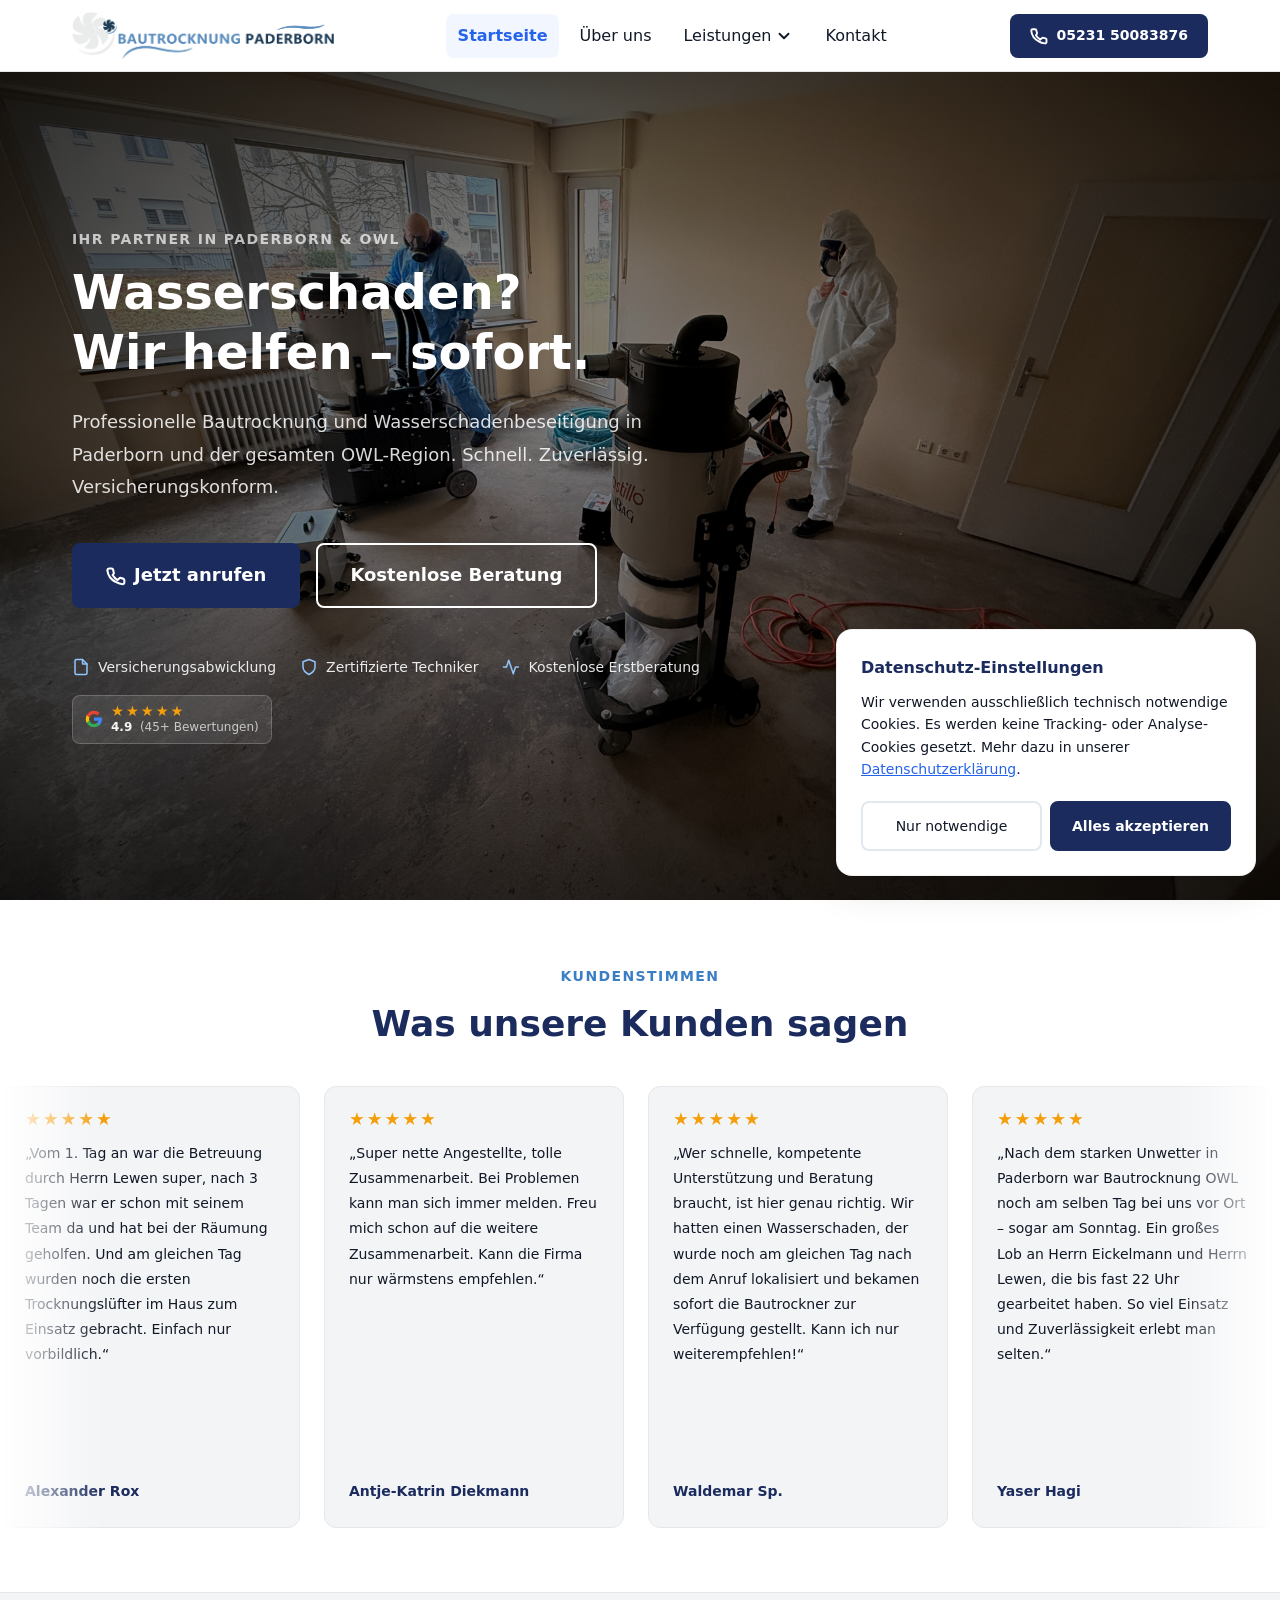
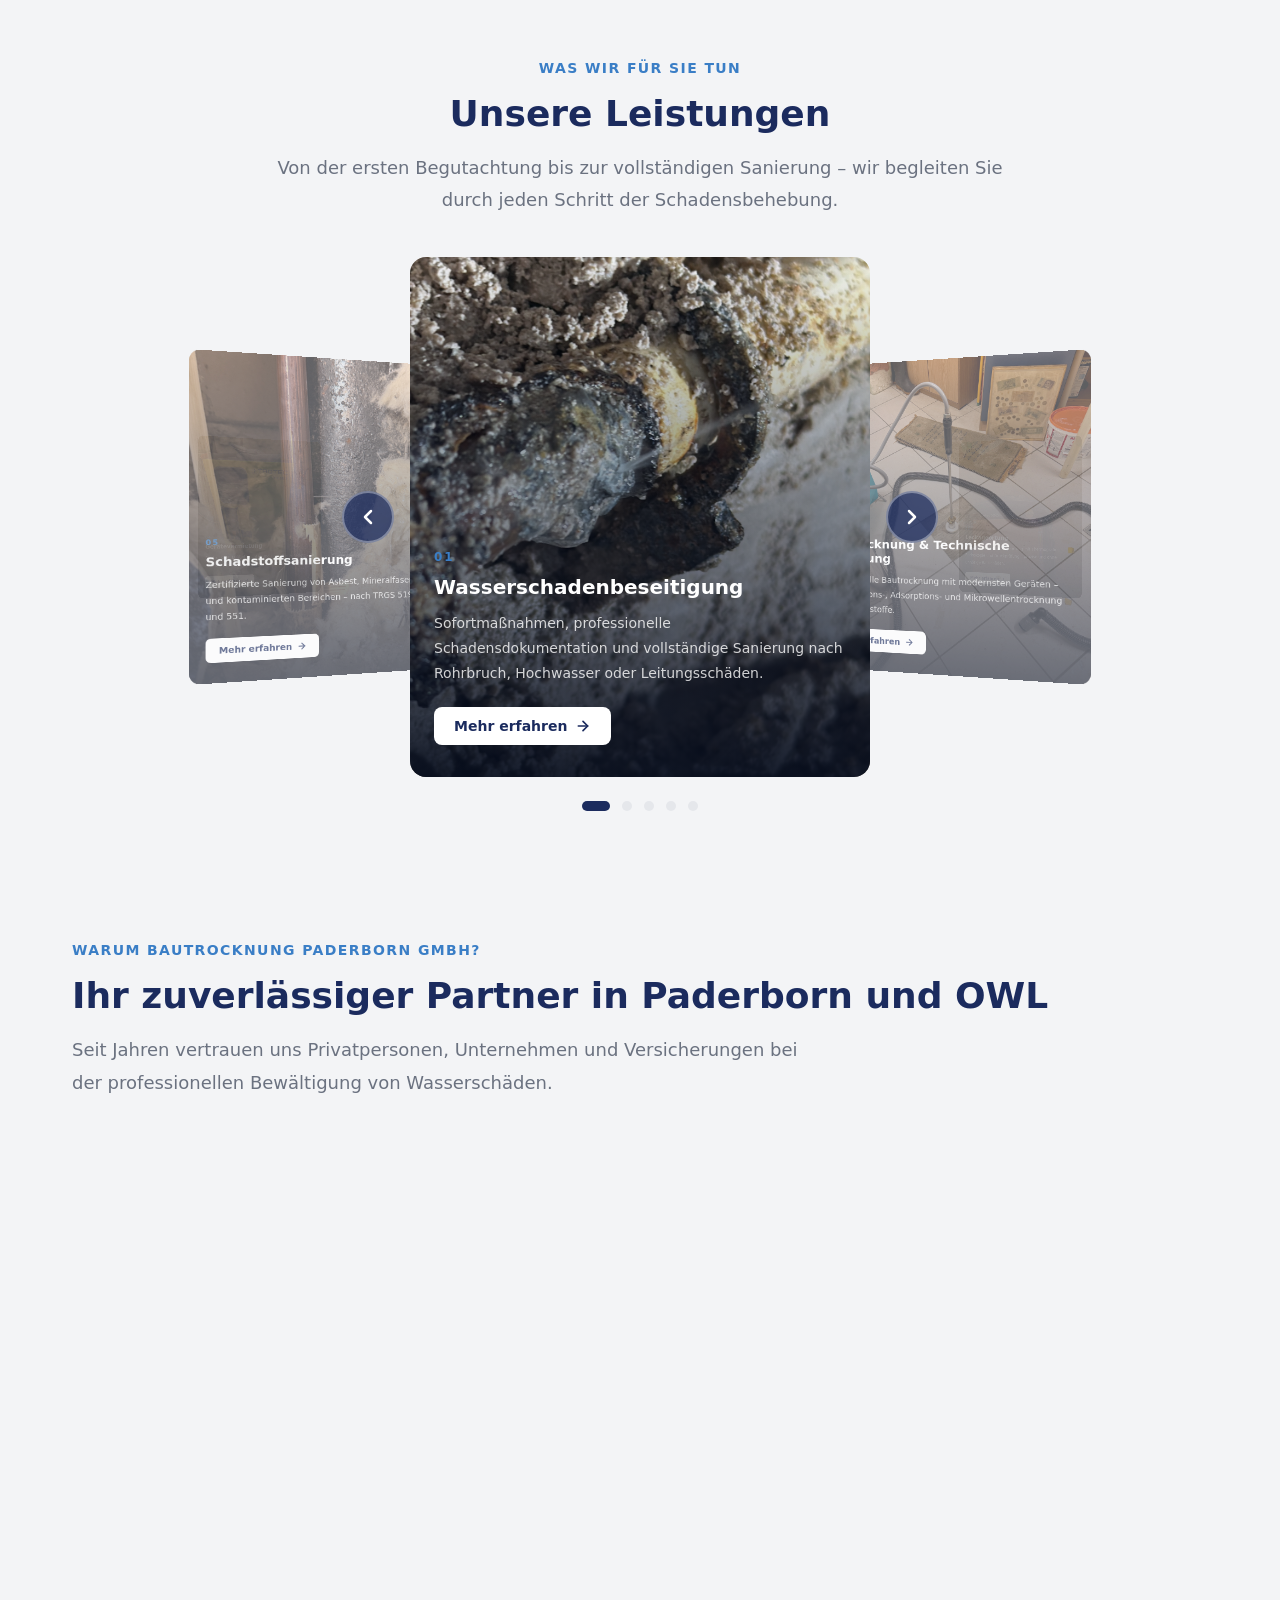
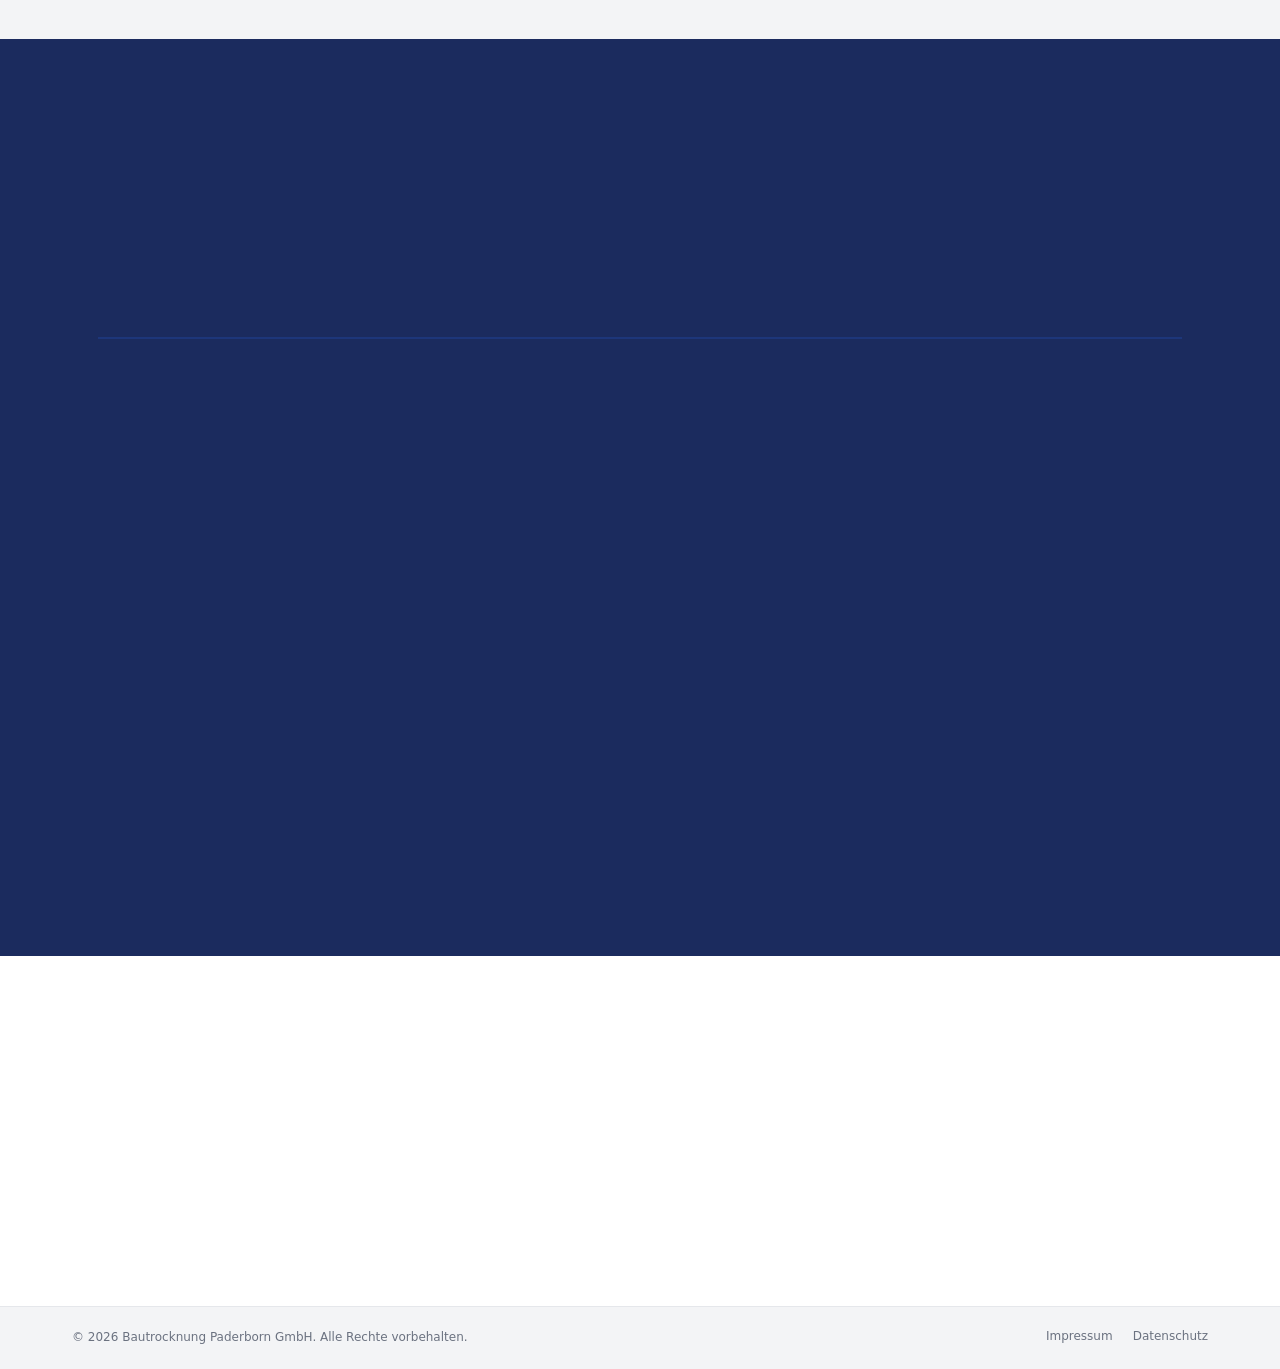
==== commit 8a23edb9: "geraete" ====
--- a/index.html
+++ b/index.html
@@ -34,8 +34,8 @@
       "latitude": "51.9333",
       "longitude": "8.8833"
     },
-    "telephone": "+4952319883005",
-    "email": "kontakt@bautrocknung-owl.com",
+    "telephone": "+49523150083876",
+    "email": "schaden@teutoplus.de",
     "openingHours": ["Mo-Th 08:00-18:00", "Fr 08:00-15:00"],
     "priceRange": "€€",
     "areaServed": ["Paderborn", "Detmold", "Bielefeld", "OWL"],
@@ -115,9 +115,9 @@
         </ul>
 
         <!-- Emergency CTA (desktop) -->
-        <a href="tel:+4952319883005" class="nav-emergency" aria-label="Notfall anrufen">
+        <a href="tel:+49523150083876" class="nav-emergency" aria-label="Notfall anrufen">
           <svg xmlns="http://www.w3.org/2000/svg" viewBox="0 0 24 24" fill="none" stroke="currentColor" stroke-width="2.5" stroke-linecap="round" stroke-linejoin="round" aria-hidden="true"><path d="M22 16.92v3a2 2 0 0 1-2.18 2 19.79 19.79 0 0 1-8.63-3.07A19.5 19.5 0 0 1 4.69 13.5a19.79 19.79 0 0 1-3.07-8.67A2 2 0 0 1 3.6 3h3a2 2 0 0 1 2 1.72c.127.96.361 1.903.7 2.81a2 2 0 0 1-.45 2.11L7.91 10.91a16 16 0 0 0 5.94 5.94l1.98-1.98a2 2 0 0 1 2.11-.45c.907.339 1.85.573 2.81.7A2 2 0 0 1 22 16.92z"/></svg>
-          05231 9883005
+          05231 50083876
         </a>
 
         <!-- Hamburger (mobile) -->
@@ -169,9 +169,9 @@
           Kontakt
         </a></li>
       </ul>
-      <a href="tel:+4952319883005" class="mobile-menu__emergency">
+      <a href="tel:+49523150083876" class="mobile-menu__emergency">
         <svg xmlns="http://www.w3.org/2000/svg" viewBox="0 0 24 24" fill="none" stroke="currentColor" stroke-width="2.5" stroke-linecap="round" stroke-linejoin="round" width="24" height="24" aria-hidden="true"><path d="M22 16.92v3a2 2 0 0 1-2.18 2 19.79 19.79 0 0 1-8.63-3.07A19.5 19.5 0 0 1 4.69 13.5a19.79 19.79 0 0 1-3.07-8.67A2 2 0 0 1 3.6 3h3a2 2 0 0 1 2 1.72c.127.96.361 1.903.7 2.81a2 2 0 0 1-.45 2.11L7.91 10.91a16 16 0 0 0 5.94 5.94l1.98-1.98a2 2 0 0 1 2.11-.45c.907.339 1.85.573 2.81.7A2 2 0 0 1 22 16.92z"/></svg>
-        05231 9883005
+        05231 50083876
       </a>
     </div>
   </div>
@@ -193,7 +193,7 @@
         <h1 class="hero-home__title">Wasserschaden?<br>Wir helfen &ndash; sofort.</h1>
         <p class="hero-home__lead">Professionelle Bautrocknung und Wasserschadenbeseitigung in Paderborn und der gesamten OWL-Region. Schnell. Zuverl&auml;ssig. Versicherungskonform.</p>
         <div class="hero-home__ctas">
-          <a href="tel:+4952319883005" class="btn btn--danger btn--lg">
+          <a href="tel:+49523150083876" class="btn btn--danger btn--lg">
             <svg xmlns="http://www.w3.org/2000/svg" viewBox="0 0 24 24" fill="none" stroke="currentColor" stroke-width="2.5" stroke-linecap="round" stroke-linejoin="round" width="20" height="20" aria-hidden="true"><path d="M22 16.92v3a2 2 0 0 1-2.18 2 19.79 19.79 0 0 1-8.63-3.07A19.5 19.5 0 0 1 4.69 13.5a19.79 19.79 0 0 1-3.07-8.67A2 2 0 0 1 3.6 3h3a2 2 0 0 1 2 1.72c.127.96.361 1.903.7 2.81a2 2 0 0 1-.45 2.11L7.91 10.91a16 16 0 0 0 5.94 5.94l1.98-1.98a2 2 0 0 1 2.11-.45c.907.339 1.85.573 2.81.7A2 2 0 0 1 22 16.92z"/></svg>
             Jetzt anrufen
           </a>
@@ -578,9 +578,9 @@
       <h2 class="cta-band__title" id="cta-heading">Wasserschaden? Handeln Sie jetzt!</h2>
       <p class="cta-band__sub">Jede Stunde z&auml;hlt. Je fr&uuml;her Sie handeln, desto geringer der Schaden &ndash; und desto h&ouml;her Ihre Chancen auf vollst&auml;ndige Versicherungserstattung.</p>
       <div class="cta-band__actions">
-        <a href="tel:+4952319883005" class="btn btn--danger btn--lg">
+        <a href="tel:+49523150083876" class="btn btn--danger btn--lg">
           <svg xmlns="http://www.w3.org/2000/svg" viewBox="0 0 24 24" fill="none" stroke="currentColor" stroke-width="2.5" stroke-linecap="round" stroke-linejoin="round" width="20" height="20" aria-hidden="true"><path d="M22 16.92v3a2 2 0 0 1-2.18 2 19.79 19.79 0 0 1-8.63-3.07A19.5 19.5 0 0 1 4.69 13.5a19.79 19.79 0 0 1-3.07-8.67A2 2 0 0 1 3.6 3h3a2 2 0 0 1 2 1.72c.127.96.361 1.903.7 2.81a2 2 0 0 1-.45 2.11L7.91 10.91a16 16 0 0 0 5.94 5.94l1.98-1.98a2 2 0 0 1 2.11-.45c.907.339 1.85.573 2.81.7A2 2 0 0 1 22 16.92z"/></svg>
-          Jetzt anrufen: 05231 9883005
+          Jetzt anrufen: 05231 50083876
         </a>
         <a href="kontakt.html" class="btn btn--outline--white btn--lg">Nachricht senden</a>
       </div>
@@ -628,11 +628,11 @@
             </li>
             <li class="footer-contact-item">
               <svg xmlns="http://www.w3.org/2000/svg" viewBox="0 0 24 24" fill="none" stroke="currentColor" stroke-width="2" stroke-linecap="round" stroke-linejoin="round" aria-hidden="true"><path d="M22 16.92v3a2 2 0 0 1-2.18 2 19.79 19.79 0 0 1-8.63-3.07A19.5 19.5 0 0 1 4.69 13.5a19.79 19.79 0 0 1-3.07-8.67A2 2 0 0 1 3.6 3h3a2 2 0 0 1 2 1.72c.127.96.361 1.903.7 2.81a2 2 0 0 1-.45 2.11L7.91 10.91a16 16 0 0 0 5.94 5.94l1.98-1.98a2 2 0 0 1 2.11-.45c.907.339 1.85.573 2.81.7A2 2 0 0 1 22 16.92z"/></svg>
-              <a href="tel:+4952319883005">05231 9883005</a>
+              <a href="tel:+49523150083876">05231 50083876</a>
             </li>
             <li class="footer-contact-item">
               <svg xmlns="http://www.w3.org/2000/svg" viewBox="0 0 24 24" fill="none" stroke="currentColor" stroke-width="2" stroke-linecap="round" stroke-linejoin="round" aria-hidden="true"><path d="M4 4h16c1.1 0 2 .9 2 2v12c0 1.1-.9 2-2 2H4c-1.1 0-2-.9-2-2V6c0-1.1.9-2 2-2z"/><polyline points="22,6 12,13 2,6"/></svg>
-              <a href="mailto:kontakt@bautrocknung-owl.com">kontakt@bautrocknung-owl.com</a>
+              <a href="mailto:schaden@teutoplus.de">schaden@teutoplus.de</a>
             </li>
           </ul>
         </div>
@@ -647,7 +647,7 @@
           </div>
           <div class="footer-badge-24" style="margin-top:var(--space-5);">
             <svg xmlns="http://www.w3.org/2000/svg" viewBox="0 0 24 24" fill="none" stroke="currentColor" stroke-width="2.5" stroke-linecap="round" stroke-linejoin="round" width="14" height="14" aria-hidden="true"><path d="M22 16.92v3a2 2 0 0 1-2.18 2 19.79 19.79 0 0 1-8.63-3.07A19.5 19.5 0 0 1 4.69 13.5a19.79 19.79 0 0 1-3.07-8.67A2 2 0 0 1 3.6 3h3a2 2 0 0 1 2 1.72c.127.96.361 1.903.7 2.81a2 2 0 0 1-.45 2.11L7.91 10.91a16 16 0 0 0 5.94 5.94l1.98-1.98a2 2 0 0 1 2.11-.45c.907.339 1.85.573 2.81.7A2 2 0 0 1 22 16.92z"/></svg>
-            <a href="tel:+4952319883005" style="color:inherit;text-decoration:none;">05231 9883005</a>
+            <a href="tel:+49523150083876" style="color:inherit;text-decoration:none;">05231 50083876</a>
           </div>
         </div>
 
--- a/css/style.css
+++ b/css/style.css
@@ -893,8 +893,9 @@
   display: flex;
   align-items: center;
   position: relative;
-  /* TODO: Hintergrundbild einbinden → background-image: url('assets/images/hero-bg.jpg') center / cover no-repeat */
-  background: linear-gradient(135deg, #1B2B5E 0%, #1e3a8a 50%, #2563EB 100%);
+  background: radial-gradient(ellipse at center, rgba(0,0,0,0) 30%, rgba(0,0,0,0.75) 100%),
+              linear-gradient(rgba(0,0,0,0.5), rgba(0,0,0,0.5)),
+              url('../assets/images/Hero.JPG') center / cover no-repeat;
   overflow: hidden;
 }
 
@@ -1006,6 +1007,32 @@
   height: 100%;
   background: linear-gradient(90deg, transparent, rgba(37,99,235,0.15));
   pointer-events: none;
+}
+
+.hero-inner--wasserschaden {
+  background: radial-gradient(ellipse at center, rgba(0,0,0,0) 30%, rgba(0,0,0,0.65) 100%),
+              linear-gradient(rgba(0,0,0,0.45), rgba(0,0,0,0.45)),
+              url('../assets/images/Wasserschaden.jpg') center / cover no-repeat;
+}
+.hero-inner--bautrocknung {
+  background: radial-gradient(ellipse at center, rgba(0,0,0,0) 30%, rgba(0,0,0,0.65) 100%),
+              linear-gradient(rgba(0,0,0,0.45), rgba(0,0,0,0.45)),
+              url('../assets/images/Bautrocknung.JPG') center / cover no-repeat;
+}
+.hero-inner--leckageortung {
+  background: radial-gradient(ellipse at center, rgba(0,0,0,0) 30%, rgba(0,0,0,0.65) 100%),
+              linear-gradient(rgba(0,0,0,0.45), rgba(0,0,0,0.45)),
+              url('../assets/images/Leckageortung2.jpg') center / cover no-repeat;
+}
+.hero-inner--vermietung {
+  background: radial-gradient(ellipse at center, rgba(0,0,0,0) 30%, rgba(0,0,0,0.65) 100%),
+              linear-gradient(rgba(0,0,0,0.45), rgba(0,0,0,0.45)),
+              url('../assets/images/Geraetevermietung2.JPG') center / cover no-repeat;
+}
+.hero-inner--schadstoffsanierung {
+  background: radial-gradient(ellipse at center, rgba(0,0,0,0) 30%, rgba(0,0,0,0.65) 100%),
+              linear-gradient(rgba(0,0,0,0.45), rgba(0,0,0,0.45)),
+              url('../assets/images/Schadstoffe.JPG') center / cover no-repeat;
 }
 
 .hero-inner__content {
@@ -1204,11 +1231,11 @@
 }
 
 /* Placeholder-Farbverläufe bis echte Bilder da sind */
-.service-slide--1 { background: linear-gradient(145deg, #0a1628 0%, #1B2B5E 55%, #1e4080 100%); }
-.service-slide--2 { background: linear-gradient(145deg, #0c1c38 0%, #1a3570 55%, #2563EB 100%); }
-.service-slide--3 { background: linear-gradient(145deg, #071220 0%, #122450 55%, #1B2B5E 100%); }
-.service-slide--4 { background: linear-gradient(145deg, #0e1a30 0%, #1B2B5E 45%, #3A7EC6 100%); }
-.service-slide--5 { background: linear-gradient(145deg, #08112a 0%, #1B2B5E 55%, #1d4ed8 100%); }
+.service-slide--1 { background: url('../assets/images/Wasserschaden.jpg') center / cover no-repeat; }
+.service-slide--2 { background: url('../assets/images/Bautrocknung.JPG') center / cover no-repeat; }
+.service-slide--3 { background: url('../assets/images/Leckageortung.jpg') center / cover no-repeat; }
+.service-slide--4 { background: url('../assets/images/Geraetevermietung.jpg') center / cover no-repeat; }
+.service-slide--5 { background: url('../assets/images/Schadstoffe.JPG') center / cover no-repeat; }
 
 .service-slide__overlay {
   position: absolute;
@@ -1441,6 +1468,7 @@
   font-size: var(--font-size-sm);
   text-align: center;
   padding: var(--space-8);
+  box-shadow: 0 8px 32px rgba(0,0,0,0.18);
 }
 
 
@@ -1957,17 +1985,17 @@
 .equipment-spec {
   display: flex;
   justify-content: space-between;
-  align-items: center;
+  align-items: flex-start;
   font-size: var(--font-size-sm);
   padding: var(--space-2) 0;
   border-bottom: 1px solid var(--color-gray-border);
-  gap: var(--space-4);
+  gap: var(--space-3);
 }
 
 .equipment-spec:last-child { border-bottom: none; }
 
-.equipment-spec__label { color: var(--color-gray); }
-.equipment-spec__value { font-weight: var(--font-weight-medium); color: var(--color-text); }
+.equipment-spec__label { color: var(--color-gray); flex: 0 0 45%; }
+.equipment-spec__value { font-weight: var(--font-weight-medium); color: var(--color-text); text-align: right; flex: 1 1 auto; }
 
 .equipment-card__price {
   display: inline-flex;
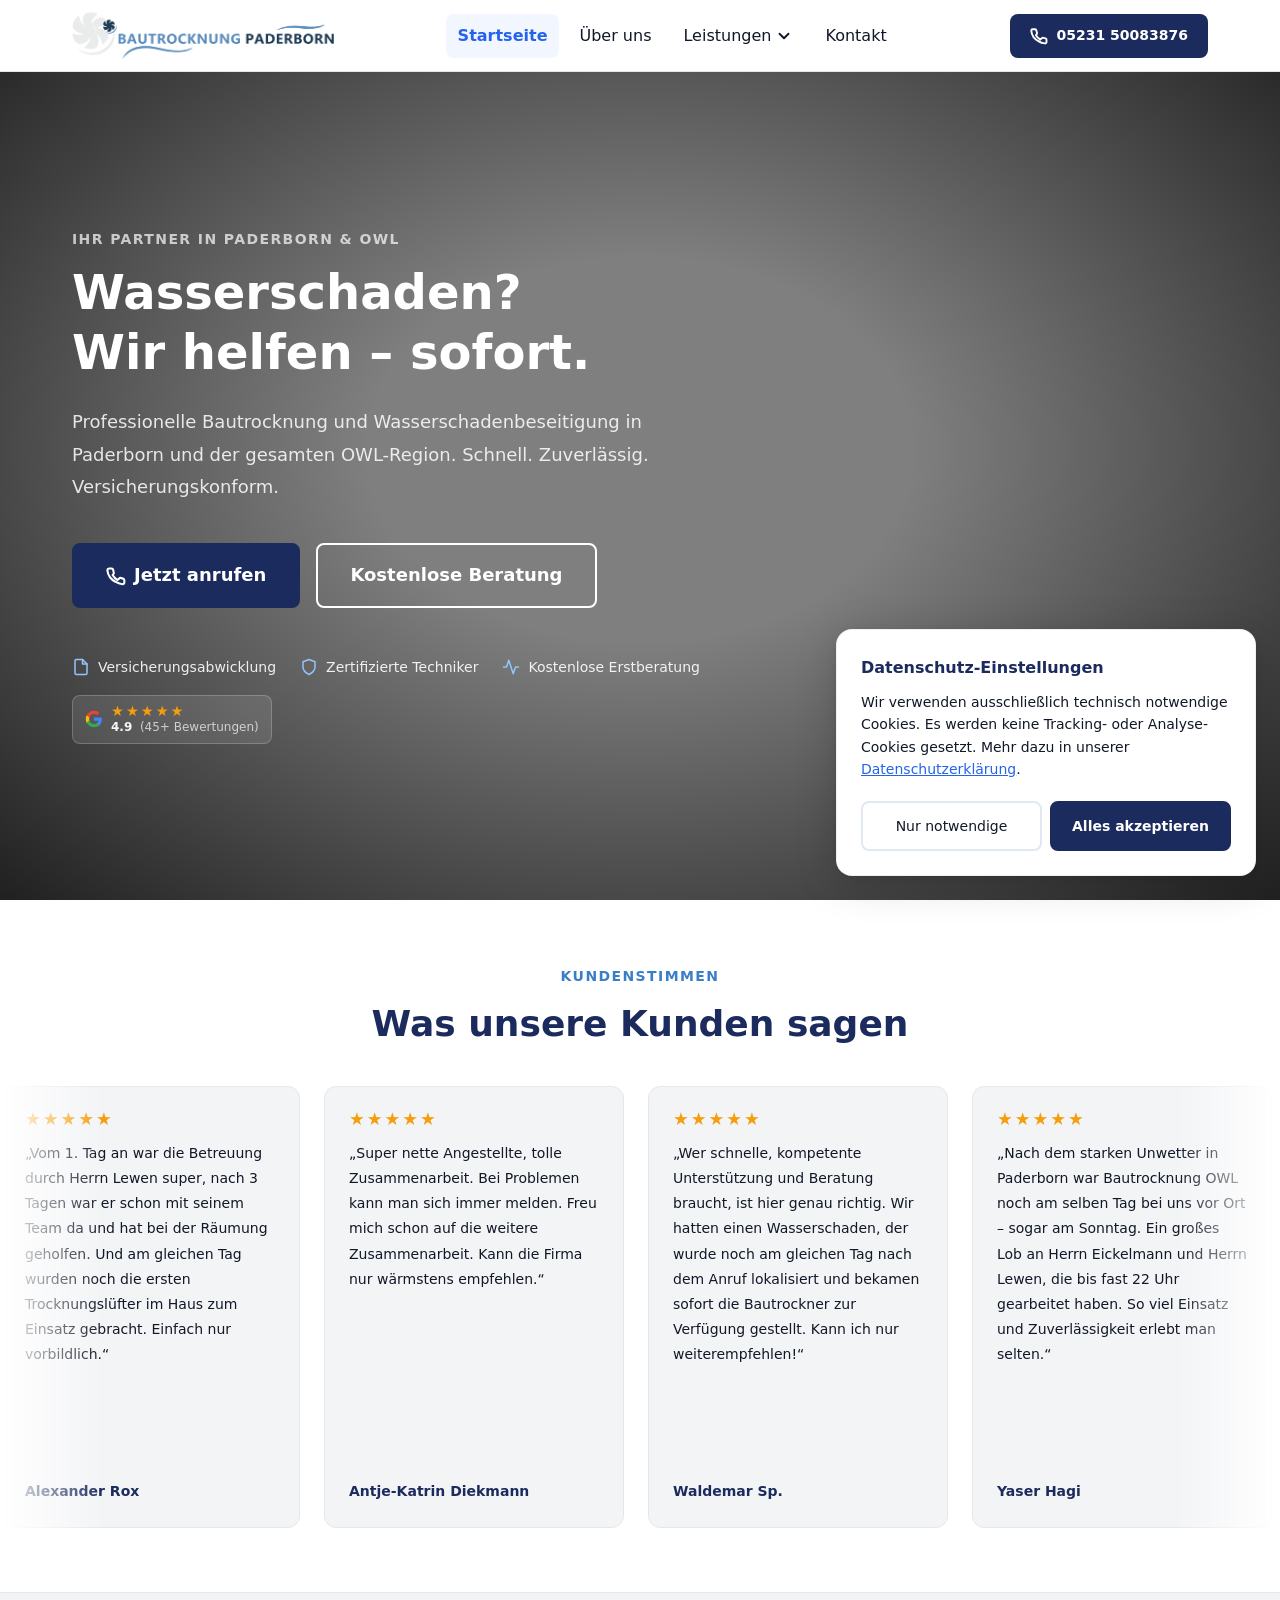
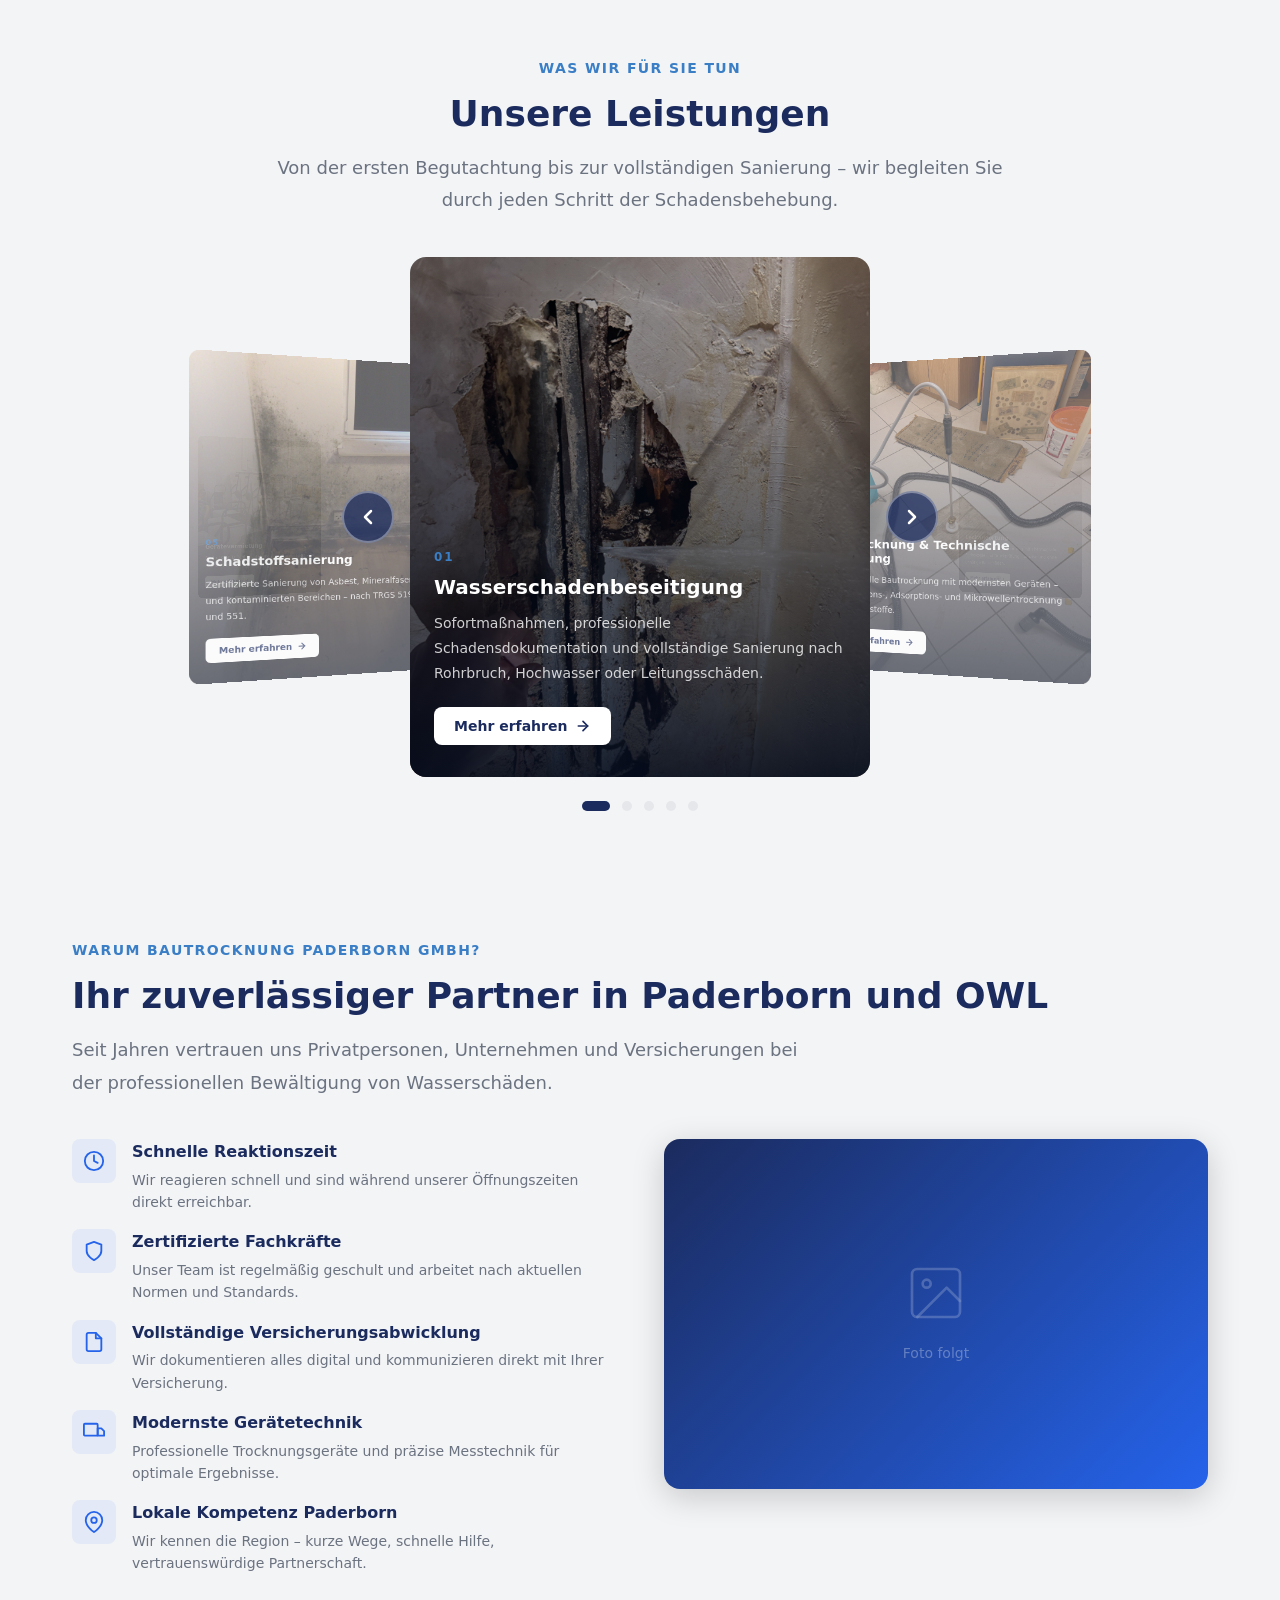
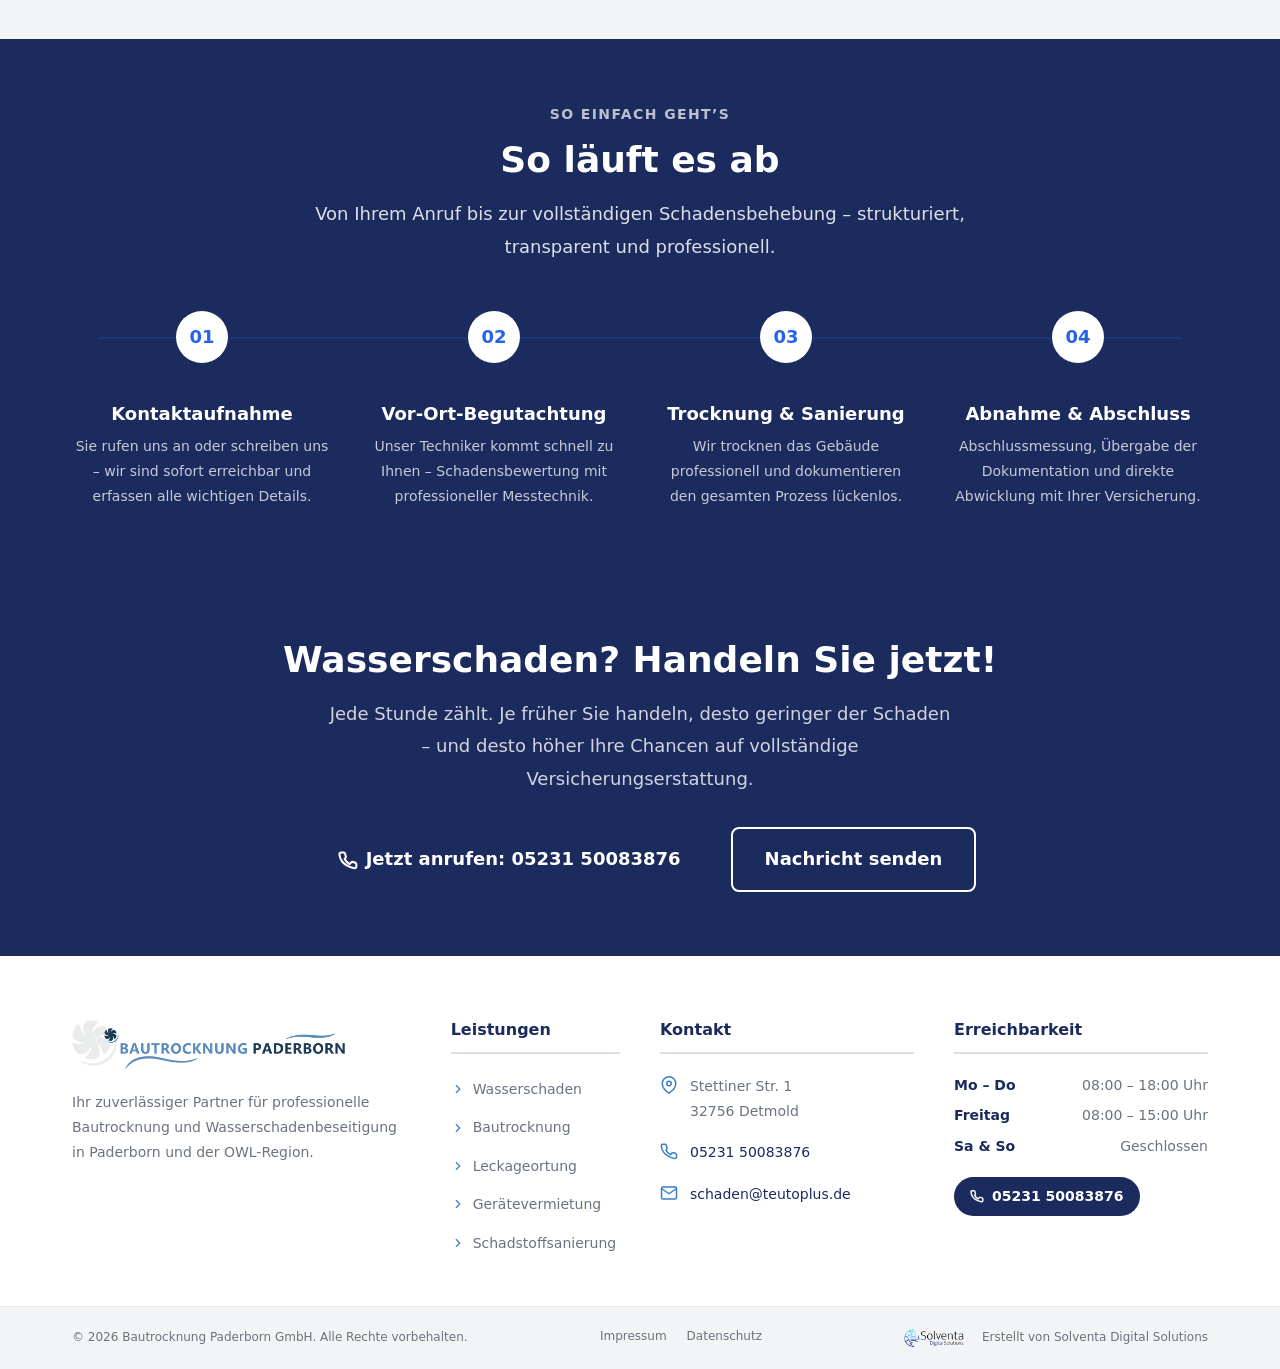
==== commit ba9efc1a: "Bug fix und footer" ====
--- a/index.html
+++ b/index.html
@@ -664,6 +664,7 @@
           <a href="impressum.html" class="footer-bottom__link">Impressum</a>
           <a href="datenschutz.html" class="footer-bottom__link">Datenschutz</a>
         </nav>
+        <div class="footer-bottom__credit"><a href="https://www.solventa-digital.de" target="_blank" rel="noopener noreferrer"><img src="assets/images/solventa_logo_klein.png" alt="Solventa Digital Solutions"><span>Erstellt von Solventa Digital Solutions</span></a></div>
       </div>
     </div>
   </div>
--- a/css/style.css
+++ b/css/style.css
@@ -880,6 +880,31 @@
 
 .footer-bottom__link:hover { color: var(--color-primary); }
 
+.footer-bottom__credit {
+  display: flex;
+  align-items: center;
+  justify-content: center;
+  gap: var(--space-2);
+  font-size: var(--font-size-xs);
+  color: var(--color-gray);
+}
+
+.footer-bottom__credit img {
+  height: 18px;
+  width: auto;
+  display: block;
+}
+
+.footer-bottom__credit a {
+  display: flex;
+  align-items: center;
+  gap: var(--space-2);
+  color: inherit;
+  text-decoration: none;
+}
+
+.footer-bottom__credit a:hover { color: var(--color-primary); }
+
 
 /* ==========================================================================
    12. Hero – Startseite
@@ -895,7 +920,7 @@
   position: relative;
   background: radial-gradient(ellipse at center, rgba(0,0,0,0) 30%, rgba(0,0,0,0.75) 100%),
               linear-gradient(rgba(0,0,0,0.5), rgba(0,0,0,0.5)),
-              url('../assets/images/Hero.JPG') center / cover no-repeat;
+              url('../assets/images/Hero.png') center / cover no-repeat;
   overflow: hidden;
 }
 
@@ -1012,27 +1037,27 @@
 .hero-inner--wasserschaden {
   background: radial-gradient(ellipse at center, rgba(0,0,0,0) 30%, rgba(0,0,0,0.65) 100%),
               linear-gradient(rgba(0,0,0,0.45), rgba(0,0,0,0.45)),
-              url('../assets/images/Wasserschaden.jpg') center / cover no-repeat;
+              url('../assets/images/Wasserschaden.png') center / cover no-repeat;
 }
 .hero-inner--bautrocknung {
   background: radial-gradient(ellipse at center, rgba(0,0,0,0) 30%, rgba(0,0,0,0.65) 100%),
               linear-gradient(rgba(0,0,0,0.45), rgba(0,0,0,0.45)),
-              url('../assets/images/Bautrocknung.JPG') center / cover no-repeat;
+              url('../assets/images/Bautrocknung.png') center / cover no-repeat;
 }
 .hero-inner--leckageortung {
   background: radial-gradient(ellipse at center, rgba(0,0,0,0) 30%, rgba(0,0,0,0.65) 100%),
               linear-gradient(rgba(0,0,0,0.45), rgba(0,0,0,0.45)),
-              url('../assets/images/Leckageortung2.jpg') center / cover no-repeat;
+              url('../assets/images/Leckageortung2.png') center / cover no-repeat;
 }
 .hero-inner--vermietung {
   background: radial-gradient(ellipse at center, rgba(0,0,0,0) 30%, rgba(0,0,0,0.65) 100%),
               linear-gradient(rgba(0,0,0,0.45), rgba(0,0,0,0.45)),
-              url('../assets/images/Geraetevermietung2.JPG') center / cover no-repeat;
+              url('../assets/images/Geraetevermietung2.png') center / cover no-repeat;
 }
 .hero-inner--schadstoffsanierung {
   background: radial-gradient(ellipse at center, rgba(0,0,0,0) 30%, rgba(0,0,0,0.65) 100%),
               linear-gradient(rgba(0,0,0,0.45), rgba(0,0,0,0.45)),
-              url('../assets/images/Schadstoffe.JPG') center / cover no-repeat;
+              url('../assets/images/Schadstoffe.png') center / cover no-repeat;
 }
 
 .hero-inner__content {
@@ -1193,6 +1218,7 @@
   position: relative;
   height: 460px;
   overflow: visible; /* section clips; side cards peek in */
+  contain: layout style;
 }
 
 /* Ring: centered reference point – JS transforms each slide from here */
@@ -1211,7 +1237,7 @@
   inset: 0;
   border-radius: var(--radius-xl);
   overflow: hidden;
-  will-change: transform, opacity;
+  /* will-change wird nur per JS während der Animation gesetzt */
 }
 
 /* Service slide inner */
@@ -1231,11 +1257,11 @@
 }
 
 /* Placeholder-Farbverläufe bis echte Bilder da sind */
-.service-slide--1 { background: url('../assets/images/Wasserschaden.jpg') center / cover no-repeat; }
-.service-slide--2 { background: url('../assets/images/Bautrocknung.JPG') center / cover no-repeat; }
-.service-slide--3 { background: url('../assets/images/Leckageortung.jpg') center / cover no-repeat; }
-.service-slide--4 { background: url('../assets/images/Geraetevermietung.jpg') center / cover no-repeat; }
-.service-slide--5 { background: url('../assets/images/Schadstoffe.JPG') center / cover no-repeat; }
+.service-slide--1 { background: url('../assets/images/Wasserschaden.png') center / cover no-repeat; }
+.service-slide--2 { background: url('../assets/images/Bautrocknung.png') center / cover no-repeat; }
+.service-slide--3 { background: url('../assets/images/Leckageortung.png') center / cover no-repeat; }
+.service-slide--4 { background: url('../assets/images/Geraetevermietung.png') center / cover no-repeat; }
+.service-slide--5 { background: url('../assets/images/Schadstoffe.png') center / cover no-repeat; }
 
 .service-slide__overlay {
   position: absolute;
@@ -1325,9 +1351,9 @@
   transform: translateY(-50%) scale(1.1);
 }
 
-/* Buttons knapp außerhalb der Karte (320px breit → ±160px vom Zentrum) */
-.carousel__btn--prev { left: calc(50% - 160px - 64px); }
-.carousel__btn--next { right: calc(50% - 160px - 64px); }
+/* Buttons: auf kleinen Screens innerhalb der Karte, sichtbar am Rand */
+.carousel__btn--prev { left: 12px; }
+.carousel__btn--next { right: 12px; }
 
 /* Punkte-Navigation */
 .carousel__dots {
@@ -1956,9 +1982,11 @@
   justify-content: center;
   color: rgba(255,255,255,0.4);
   font-size: var(--font-size-sm);
+  overflow: hidden;
 }
 
 .equipment-card__img svg { width: 64px; height: 64px; color: rgba(255,255,255,0.5); }
+.equipment-card__img img { width: 100%; height: 100%; object-fit: cover; display: block; }
 
 .equipment-card__body {
   padding: var(--space-6);
@@ -1971,7 +1999,13 @@
   font-size: var(--font-size-lg);
   font-weight: var(--font-weight-bold);
   color: var(--color-primary);
-  margin-bottom: var(--space-3);
+  margin-bottom: var(--space-1);
+}
+
+.equipment-card__subtitle {
+  font-size: var(--font-size-sm);
+  color: var(--color-gray);
+  margin: 0 0 var(--space-3);
 }
 
 .equipment-card__specs {
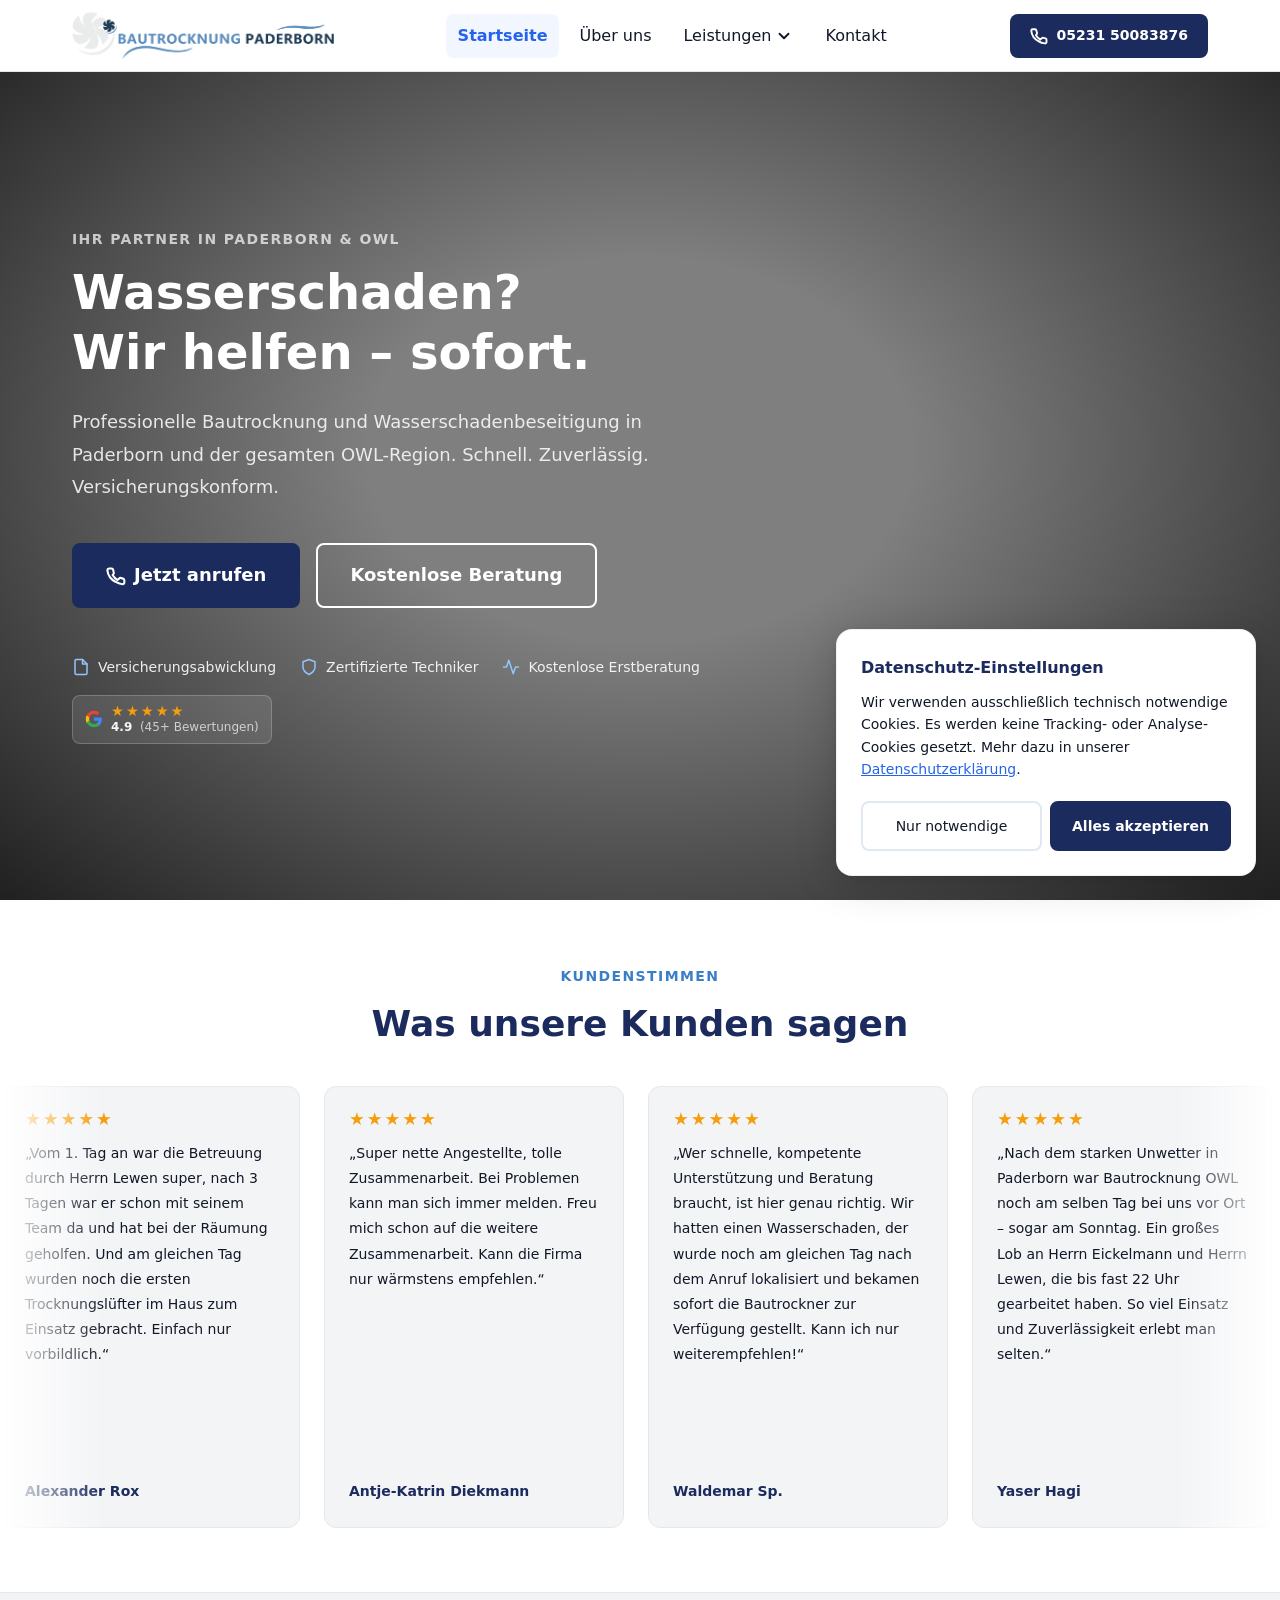
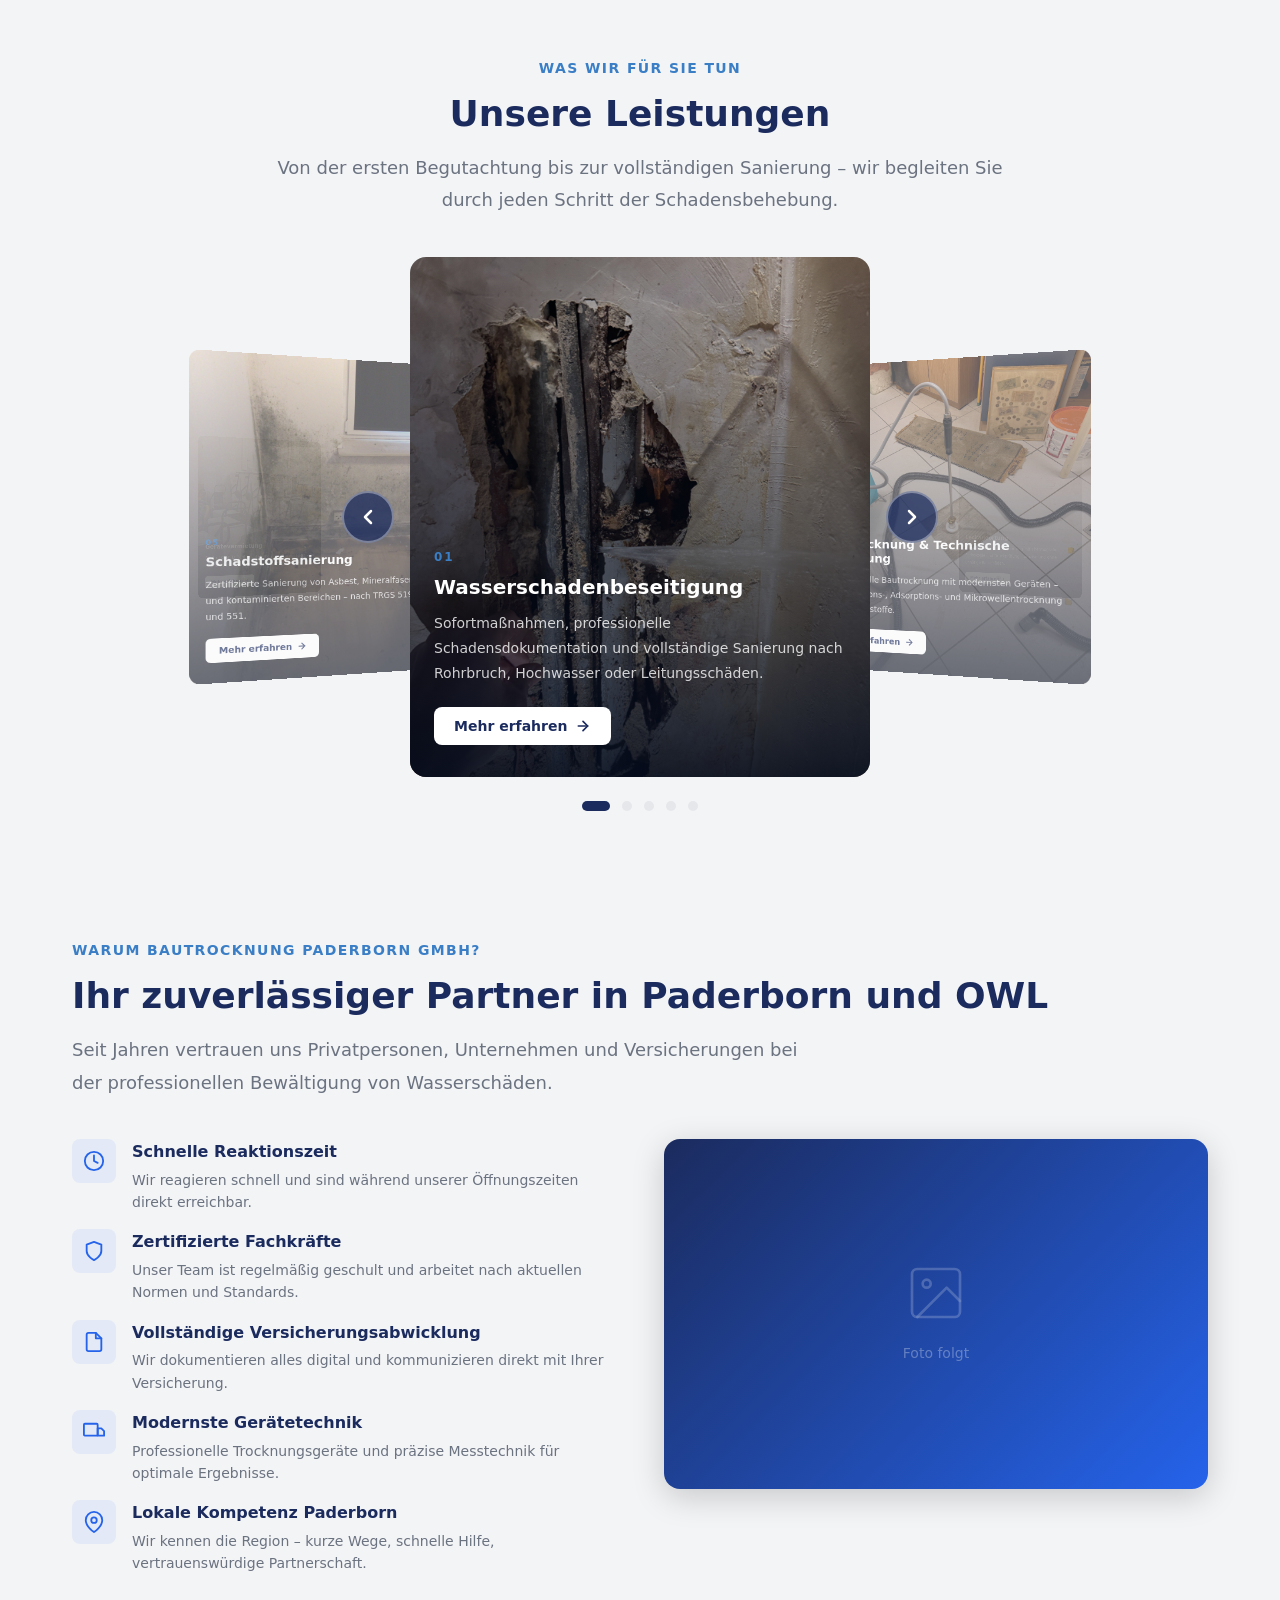
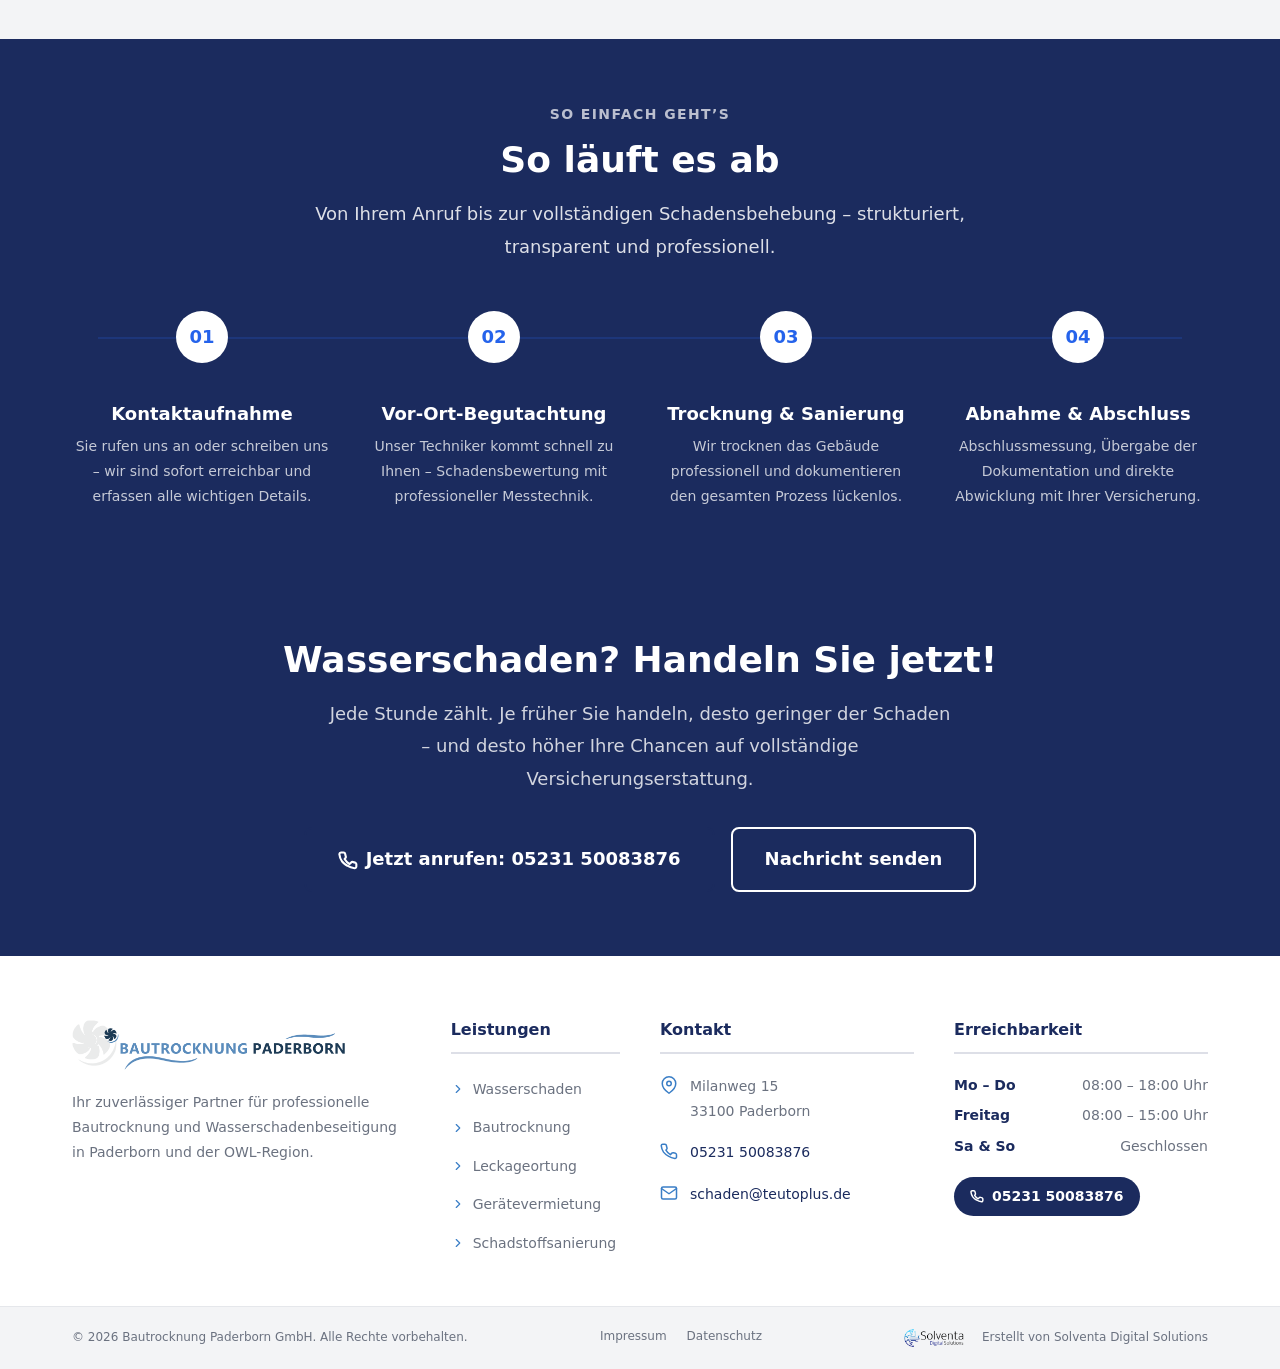
==== commit fdaf75a6: "Finale #1" ====
--- a/index.html
+++ b/index.html
@@ -24,9 +24,9 @@
     "image": "https://www.bautrocknung-paderborn.de/assets/images/Logo_Bautrocknung.png",
     "address": {
       "@type": "PostalAddress",
-      "streetAddress": "Stettiner Str. 1",
-      "addressLocality": "Detmold",
-      "postalCode": "32756",
+      "streetAddress": "Milanweg 15",
+      "addressLocality": "Paderborn",
+      "postalCode": "33100",
       "addressCountry": "DE"
     },
     "geo": {
@@ -624,7 +624,7 @@
           <ul class="footer-contact-list" role="list">
             <li class="footer-contact-item">
               <svg xmlns="http://www.w3.org/2000/svg" viewBox="0 0 24 24" fill="none" stroke="currentColor" stroke-width="2" stroke-linecap="round" stroke-linejoin="round" aria-hidden="true"><path d="M21 10c0 7-9 13-9 13s-9-6-9-13a9 9 0 0 1 18 0z"/><circle cx="12" cy="10" r="3"/></svg>
-              <span>Stettiner Str. 1<br>32756 Detmold</span>
+              <span>Milanweg 15<br>33100 Paderborn</span>
             </li>
             <li class="footer-contact-item">
               <svg xmlns="http://www.w3.org/2000/svg" viewBox="0 0 24 24" fill="none" stroke="currentColor" stroke-width="2" stroke-linecap="round" stroke-linejoin="round" aria-hidden="true"><path d="M22 16.92v3a2 2 0 0 1-2.18 2 19.79 19.79 0 0 1-8.63-3.07A19.5 19.5 0 0 1 4.69 13.5a19.79 19.79 0 0 1-3.07-8.67A2 2 0 0 1 3.6 3h3a2 2 0 0 1 2 1.72c.127.96.361 1.903.7 2.81a2 2 0 0 1-.45 2.11L7.91 10.91a16 16 0 0 0 5.94 5.94l1.98-1.98a2 2 0 0 1 2.11-.45c.907.339 1.85.573 2.81.7A2 2 0 0 1 22 16.92z"/></svg>
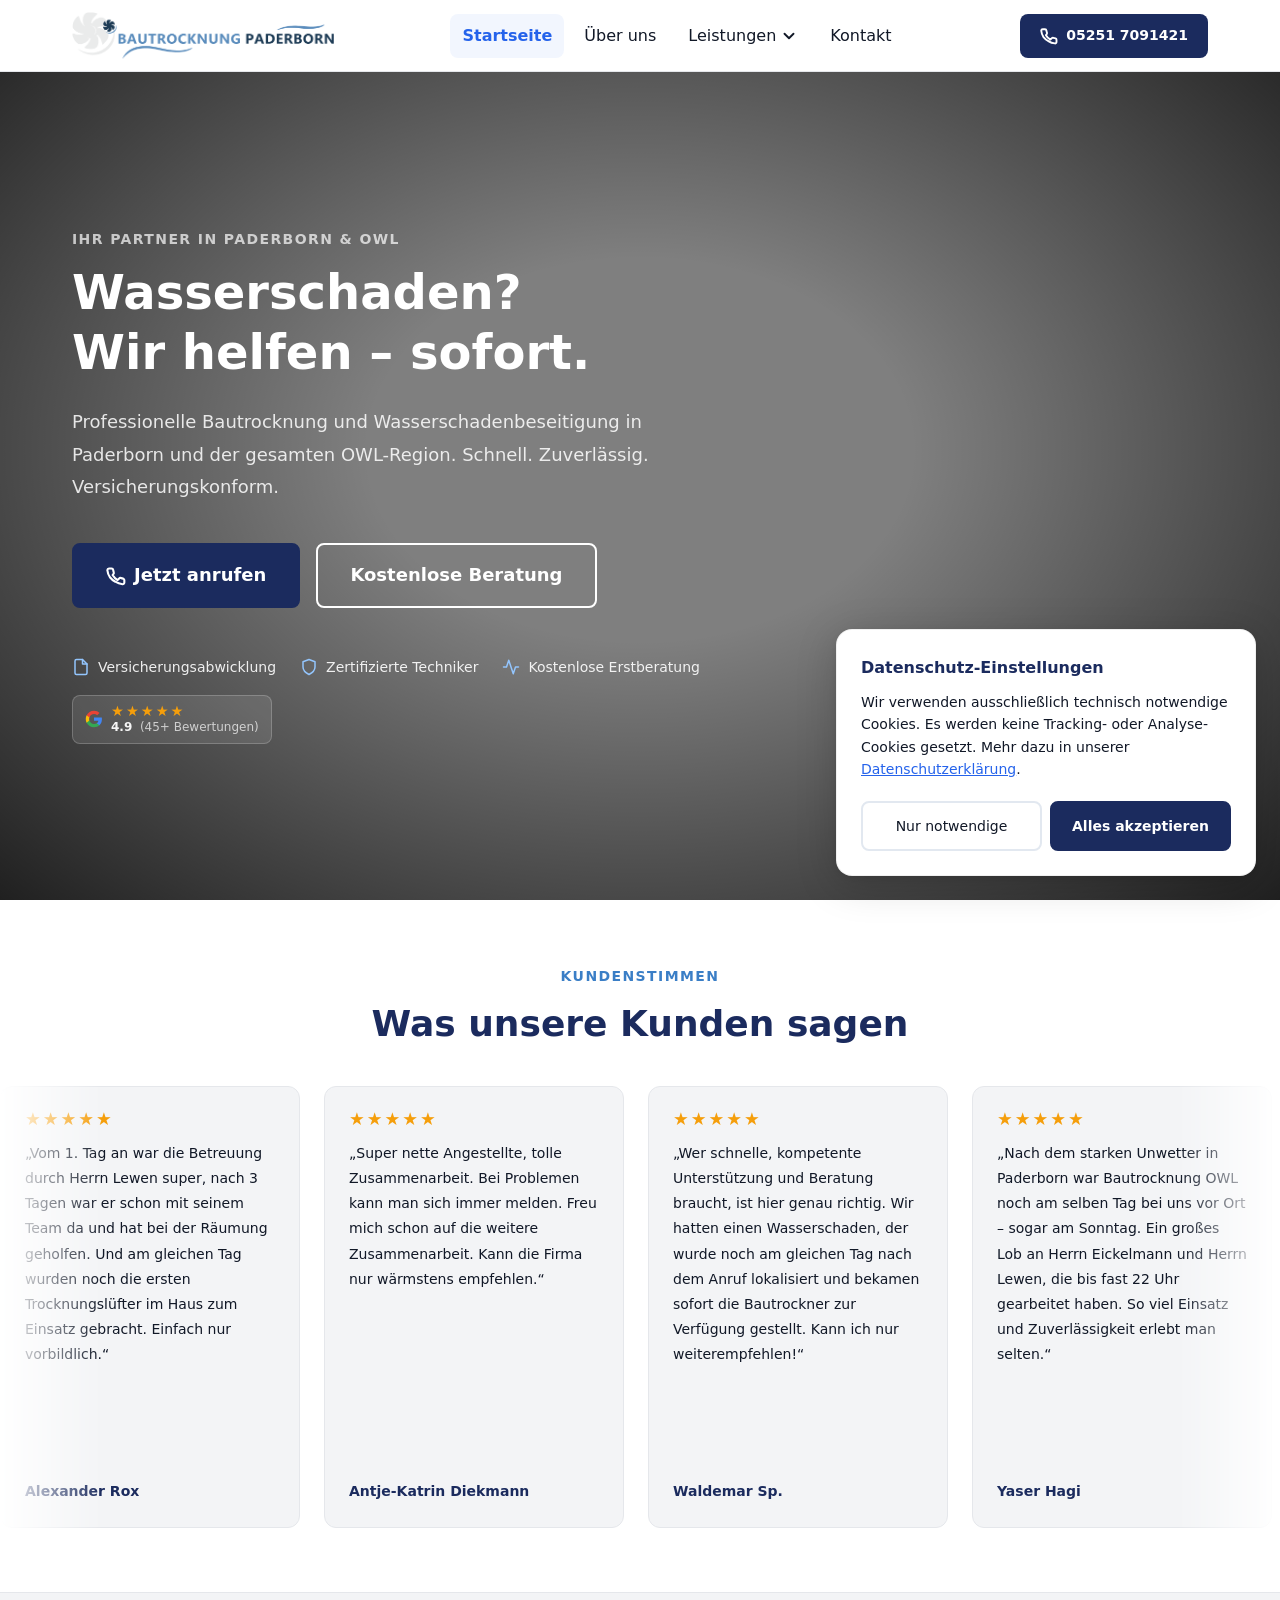
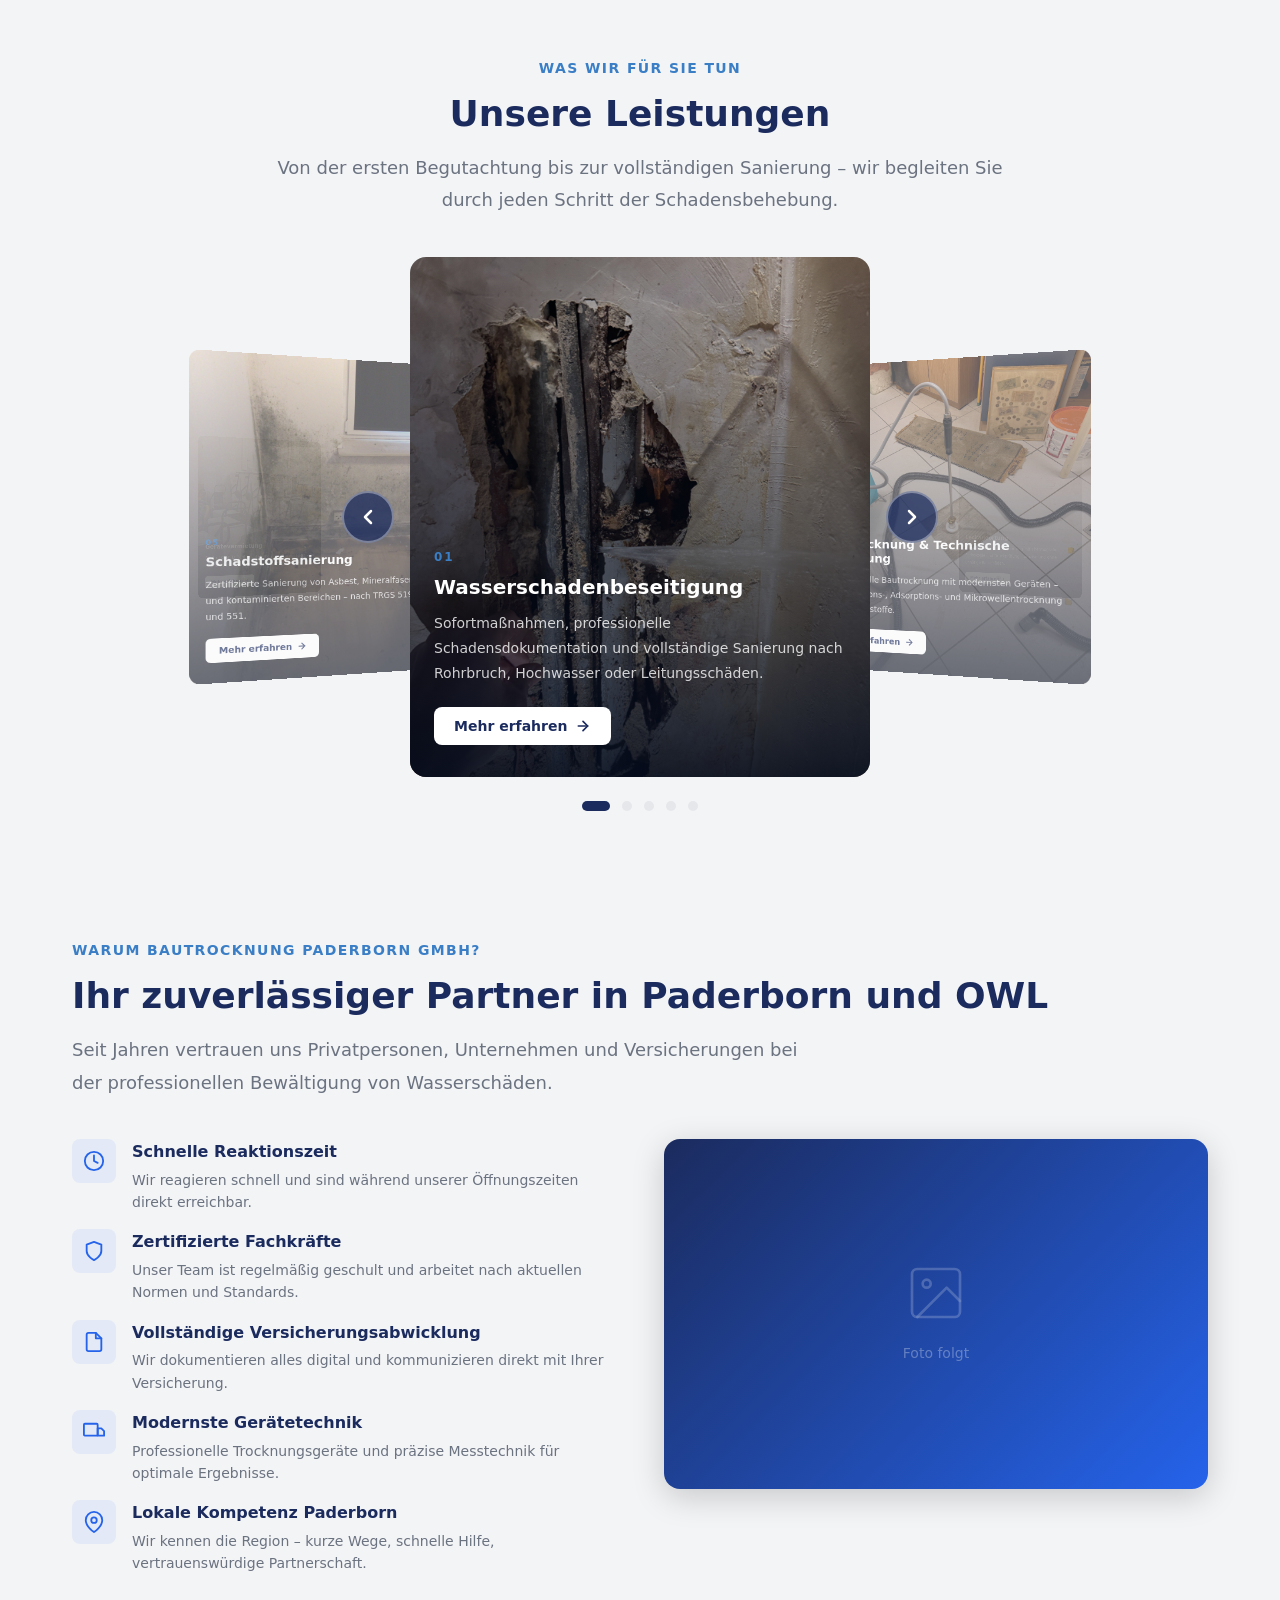
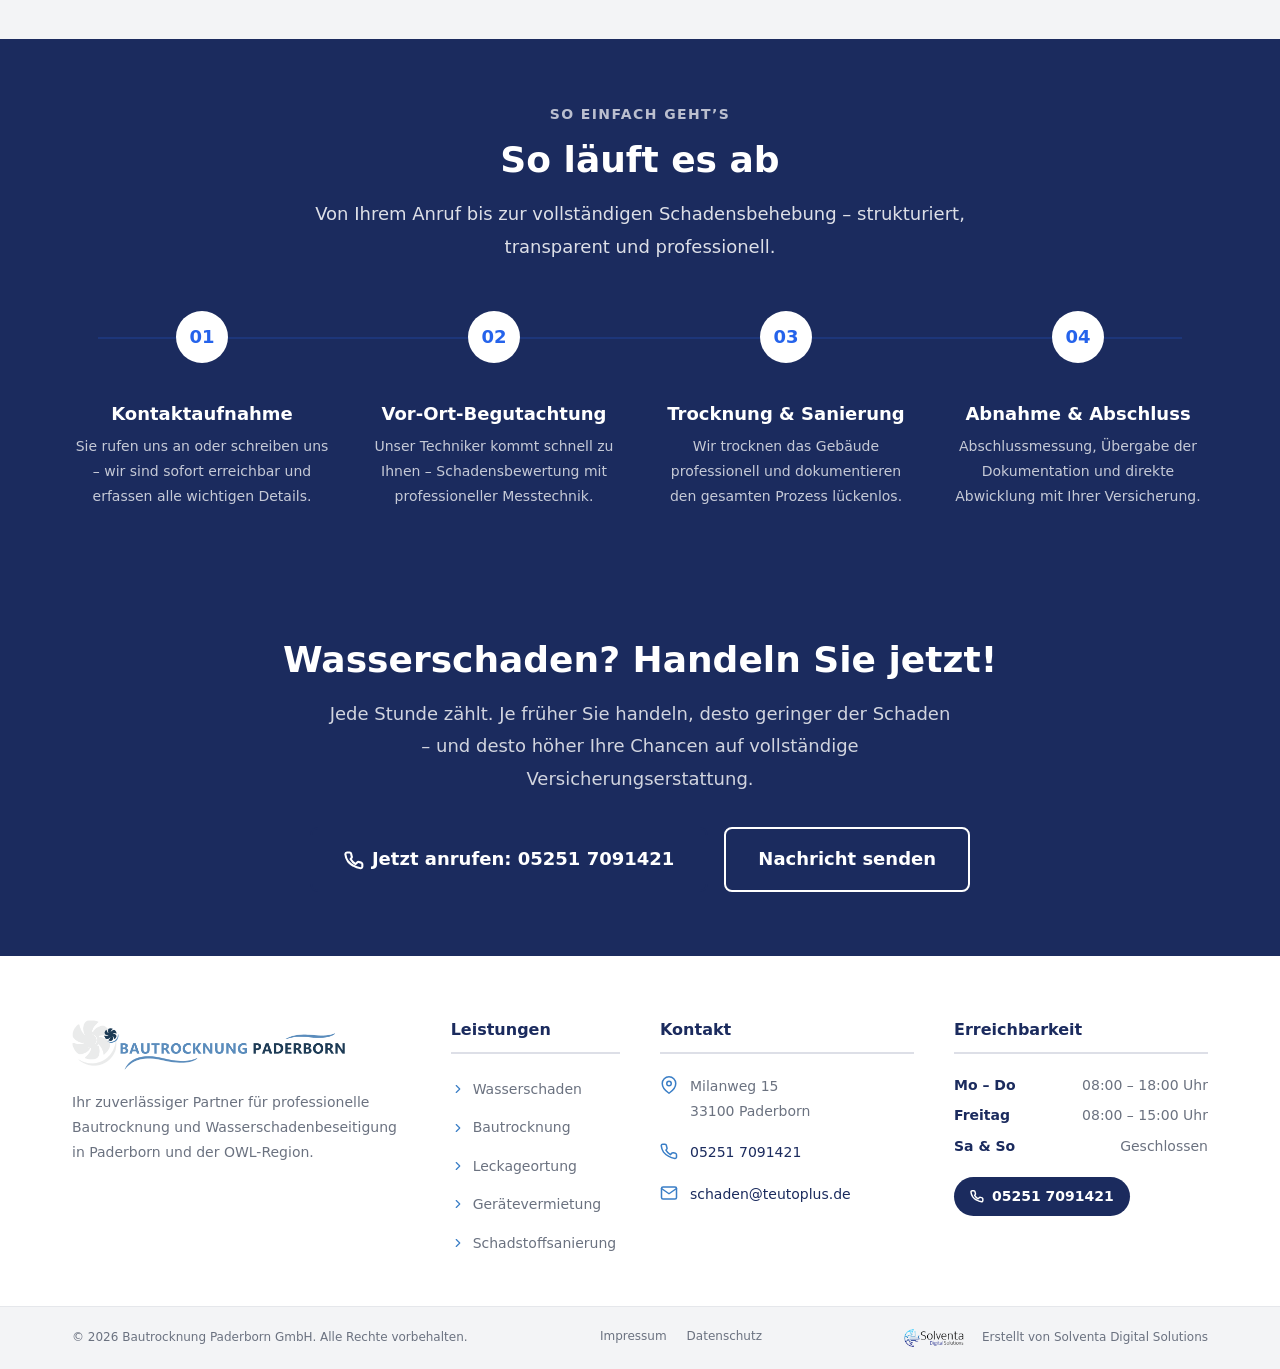
==== commit c18a21d4: "Finale" ====
--- a/index.html
+++ b/index.html
@@ -34,7 +34,7 @@
       "latitude": "51.9333",
       "longitude": "8.8833"
     },
-    "telephone": "+49523150083876",
+    "telephone": "+4952517091421",
     "email": "schaden@teutoplus.de",
     "openingHours": ["Mo-Th 08:00-18:00", "Fr 08:00-15:00"],
     "priceRange": "€€",
@@ -115,9 +115,9 @@
         </ul>
 
         <!-- Emergency CTA (desktop) -->
-        <a href="tel:+49523150083876" class="nav-emergency" aria-label="Notfall anrufen">
+        <a href="tel:+4952517091421" class="nav-emergency" aria-label="Notfall anrufen">
           <svg xmlns="http://www.w3.org/2000/svg" viewBox="0 0 24 24" fill="none" stroke="currentColor" stroke-width="2.5" stroke-linecap="round" stroke-linejoin="round" aria-hidden="true"><path d="M22 16.92v3a2 2 0 0 1-2.18 2 19.79 19.79 0 0 1-8.63-3.07A19.5 19.5 0 0 1 4.69 13.5a19.79 19.79 0 0 1-3.07-8.67A2 2 0 0 1 3.6 3h3a2 2 0 0 1 2 1.72c.127.96.361 1.903.7 2.81a2 2 0 0 1-.45 2.11L7.91 10.91a16 16 0 0 0 5.94 5.94l1.98-1.98a2 2 0 0 1 2.11-.45c.907.339 1.85.573 2.81.7A2 2 0 0 1 22 16.92z"/></svg>
-          05231 50083876
+          05251 7091421
         </a>
 
         <!-- Hamburger (mobile) -->
@@ -169,9 +169,9 @@
           Kontakt
         </a></li>
       </ul>
-      <a href="tel:+49523150083876" class="mobile-menu__emergency">
+      <a href="tel:+4952517091421" class="mobile-menu__emergency">
         <svg xmlns="http://www.w3.org/2000/svg" viewBox="0 0 24 24" fill="none" stroke="currentColor" stroke-width="2.5" stroke-linecap="round" stroke-linejoin="round" width="24" height="24" aria-hidden="true"><path d="M22 16.92v3a2 2 0 0 1-2.18 2 19.79 19.79 0 0 1-8.63-3.07A19.5 19.5 0 0 1 4.69 13.5a19.79 19.79 0 0 1-3.07-8.67A2 2 0 0 1 3.6 3h3a2 2 0 0 1 2 1.72c.127.96.361 1.903.7 2.81a2 2 0 0 1-.45 2.11L7.91 10.91a16 16 0 0 0 5.94 5.94l1.98-1.98a2 2 0 0 1 2.11-.45c.907.339 1.85.573 2.81.7A2 2 0 0 1 22 16.92z"/></svg>
-        05231 50083876
+        05251 7091421
       </a>
     </div>
   </div>
@@ -185,7 +185,6 @@
 <main id="main-content">
 
   <!-- Hero -->
-  <!-- TODO: Hintergrundbild → assets/images/hero-bg.jpg hinterlegen, dann in css/style.css die picsum-URL ersetzen -->
   <section class="hero-home" aria-label="Einleitung">
     <div class="container">
       <div class="hero-home__content">
@@ -193,7 +192,7 @@
         <h1 class="hero-home__title">Wasserschaden?<br>Wir helfen &ndash; sofort.</h1>
         <p class="hero-home__lead">Professionelle Bautrocknung und Wasserschadenbeseitigung in Paderborn und der gesamten OWL-Region. Schnell. Zuverl&auml;ssig. Versicherungskonform.</p>
         <div class="hero-home__ctas">
-          <a href="tel:+49523150083876" class="btn btn--danger btn--lg">
+          <a href="tel:+4952517091421" class="btn btn--danger btn--lg">
             <svg xmlns="http://www.w3.org/2000/svg" viewBox="0 0 24 24" fill="none" stroke="currentColor" stroke-width="2.5" stroke-linecap="round" stroke-linejoin="round" width="20" height="20" aria-hidden="true"><path d="M22 16.92v3a2 2 0 0 1-2.18 2 19.79 19.79 0 0 1-8.63-3.07A19.5 19.5 0 0 1 4.69 13.5a19.79 19.79 0 0 1-3.07-8.67A2 2 0 0 1 3.6 3h3a2 2 0 0 1 2 1.72c.127.96.361 1.903.7 2.81a2 2 0 0 1-.45 2.11L7.91 10.91a16 16 0 0 0 5.94 5.94l1.98-1.98a2 2 0 0 1 2.11-.45c.907.339 1.85.573 2.81.7A2 2 0 0 1 22 16.92z"/></svg>
             Jetzt anrufen
           </a>
@@ -375,7 +374,6 @@
 
           <article class="carousel__slide" role="group" aria-roledescription="Folie" aria-label="1 von 5: Wasserschadenbeseitigung">
             <div class="service-slide service-slide--1">
-              <!-- TODO: <img src="assets/images/bautrocknung.jpg" alt="Bautrocknung" class="service-slide__img"> -->
               <div class="service-slide__overlay"></div>
               <div class="service-slide__content">
                 <span class="service-slide__num">01</span>
@@ -388,7 +386,6 @@
 
           <article class="carousel__slide" role="group" aria-roledescription="Folie" aria-label="2 von 5: Bautrocknung">
             <div class="service-slide service-slide--2">
-              <!-- TODO: <img src="assets/images/bautrocknung.jpg" alt="Bautrocknung" class="service-slide__img"> -->
               <div class="service-slide__overlay"></div>
               <div class="service-slide__content">
                 <span class="service-slide__num">02</span>
@@ -401,7 +398,6 @@
 
           <article class="carousel__slide" role="group" aria-roledescription="Folie" aria-label="3 von 5: Leckageortung">
             <div class="service-slide service-slide--3">
-              <!-- TODO: <img src="assets/images/leckageortung.jpg" alt="Leckageortung" class="service-slide__img"> -->
               <div class="service-slide__overlay"></div>
               <div class="service-slide__content">
                 <span class="service-slide__num">03</span>
@@ -414,7 +410,6 @@
 
           <article class="carousel__slide" role="group" aria-roledescription="Folie" aria-label="4 von 5: Ger&auml;tevermietung">
             <div class="service-slide service-slide--4">
-              <!-- TODO: <img src="assets/images/vermietung.jpg" alt="Ger&auml;tevermietung" class="service-slide__img"> -->
               <div class="service-slide__overlay"></div>
               <div class="service-slide__content">
                 <span class="service-slide__num">04</span>
@@ -427,7 +422,6 @@
 
           <article class="carousel__slide" role="group" aria-roledescription="Folie" aria-label="5 von 5: Schadstoffsanierung">
             <div class="service-slide service-slide--5">
-              <!-- TODO: <img src="assets/images/schadstoffsanierung.jpg" alt="Schadstoffsanierung" class="service-slide__img"> -->
               <div class="service-slide__overlay"></div>
               <div class="service-slide__content">
                 <span class="service-slide__num">05</span>
@@ -578,9 +572,9 @@
       <h2 class="cta-band__title" id="cta-heading">Wasserschaden? Handeln Sie jetzt!</h2>
       <p class="cta-band__sub">Jede Stunde z&auml;hlt. Je fr&uuml;her Sie handeln, desto geringer der Schaden &ndash; und desto h&ouml;her Ihre Chancen auf vollst&auml;ndige Versicherungserstattung.</p>
       <div class="cta-band__actions">
-        <a href="tel:+49523150083876" class="btn btn--danger btn--lg">
+        <a href="tel:+4952517091421" class="btn btn--danger btn--lg">
           <svg xmlns="http://www.w3.org/2000/svg" viewBox="0 0 24 24" fill="none" stroke="currentColor" stroke-width="2.5" stroke-linecap="round" stroke-linejoin="round" width="20" height="20" aria-hidden="true"><path d="M22 16.92v3a2 2 0 0 1-2.18 2 19.79 19.79 0 0 1-8.63-3.07A19.5 19.5 0 0 1 4.69 13.5a19.79 19.79 0 0 1-3.07-8.67A2 2 0 0 1 3.6 3h3a2 2 0 0 1 2 1.72c.127.96.361 1.903.7 2.81a2 2 0 0 1-.45 2.11L7.91 10.91a16 16 0 0 0 5.94 5.94l1.98-1.98a2 2 0 0 1 2.11-.45c.907.339 1.85.573 2.81.7A2 2 0 0 1 22 16.92z"/></svg>
-          Jetzt anrufen: 05231 50083876
+          Jetzt anrufen: 05251 7091421
         </a>
         <a href="kontakt.html" class="btn btn--outline--white btn--lg">Nachricht senden</a>
       </div>
@@ -628,7 +622,7 @@
             </li>
             <li class="footer-contact-item">
               <svg xmlns="http://www.w3.org/2000/svg" viewBox="0 0 24 24" fill="none" stroke="currentColor" stroke-width="2" stroke-linecap="round" stroke-linejoin="round" aria-hidden="true"><path d="M22 16.92v3a2 2 0 0 1-2.18 2 19.79 19.79 0 0 1-8.63-3.07A19.5 19.5 0 0 1 4.69 13.5a19.79 19.79 0 0 1-3.07-8.67A2 2 0 0 1 3.6 3h3a2 2 0 0 1 2 1.72c.127.96.361 1.903.7 2.81a2 2 0 0 1-.45 2.11L7.91 10.91a16 16 0 0 0 5.94 5.94l1.98-1.98a2 2 0 0 1 2.11-.45c.907.339 1.85.573 2.81.7A2 2 0 0 1 22 16.92z"/></svg>
-              <a href="tel:+49523150083876">05231 50083876</a>
+              <a href="tel:+4952517091421">05251 7091421</a>
             </li>
             <li class="footer-contact-item">
               <svg xmlns="http://www.w3.org/2000/svg" viewBox="0 0 24 24" fill="none" stroke="currentColor" stroke-width="2" stroke-linecap="round" stroke-linejoin="round" aria-hidden="true"><path d="M4 4h16c1.1 0 2 .9 2 2v12c0 1.1-.9 2-2 2H4c-1.1 0-2-.9-2-2V6c0-1.1.9-2 2-2z"/><polyline points="22,6 12,13 2,6"/></svg>
@@ -647,7 +641,7 @@
           </div>
           <div class="footer-badge-24" style="margin-top:var(--space-5);">
             <svg xmlns="http://www.w3.org/2000/svg" viewBox="0 0 24 24" fill="none" stroke="currentColor" stroke-width="2.5" stroke-linecap="round" stroke-linejoin="round" width="14" height="14" aria-hidden="true"><path d="M22 16.92v3a2 2 0 0 1-2.18 2 19.79 19.79 0 0 1-8.63-3.07A19.5 19.5 0 0 1 4.69 13.5a19.79 19.79 0 0 1-3.07-8.67A2 2 0 0 1 3.6 3h3a2 2 0 0 1 2 1.72c.127.96.361 1.903.7 2.81a2 2 0 0 1-.45 2.11L7.91 10.91a16 16 0 0 0 5.94 5.94l1.98-1.98a2 2 0 0 1 2.11-.45c.907.339 1.85.573 2.81.7A2 2 0 0 1 22 16.92z"/></svg>
-            <a href="tel:+49523150083876" style="color:inherit;text-decoration:none;">05231 50083876</a>
+            <a href="tel:+4952517091421" style="color:inherit;text-decoration:none;">05251 7091421</a>
           </div>
         </div>
 
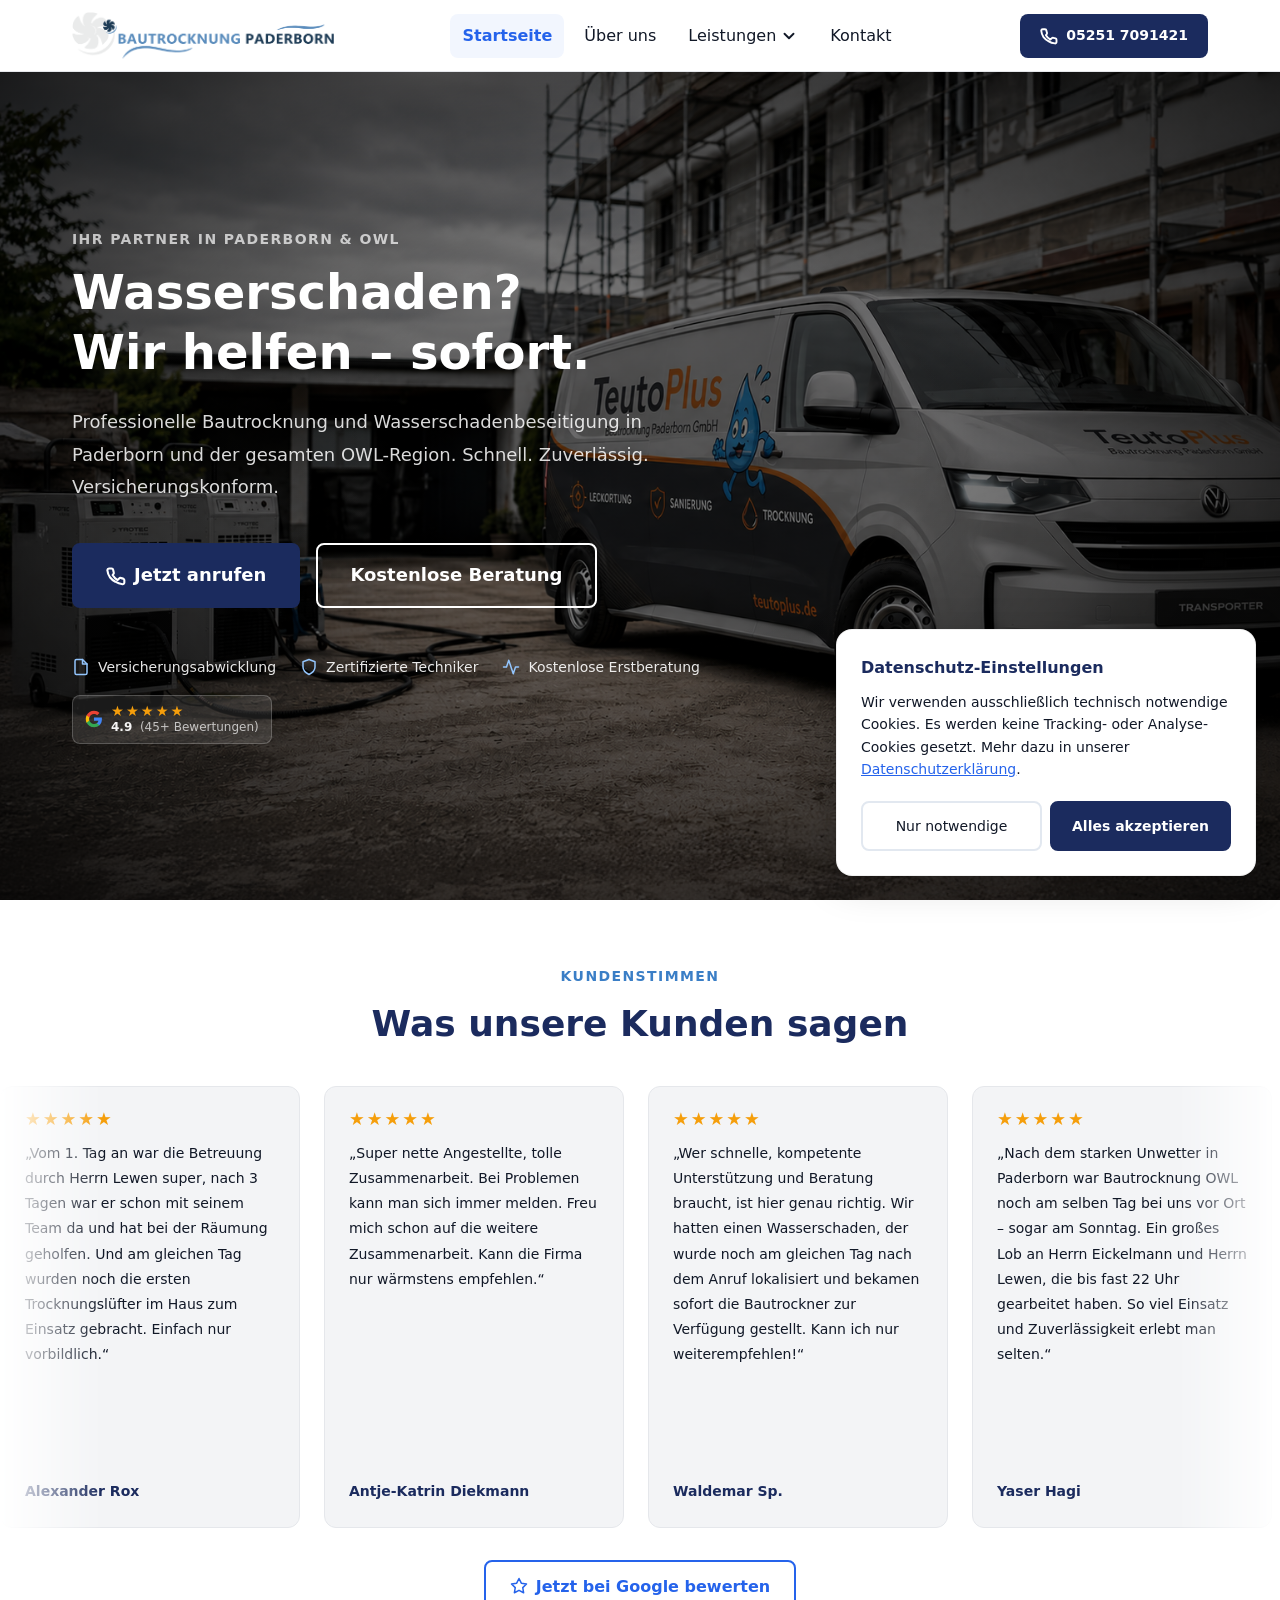
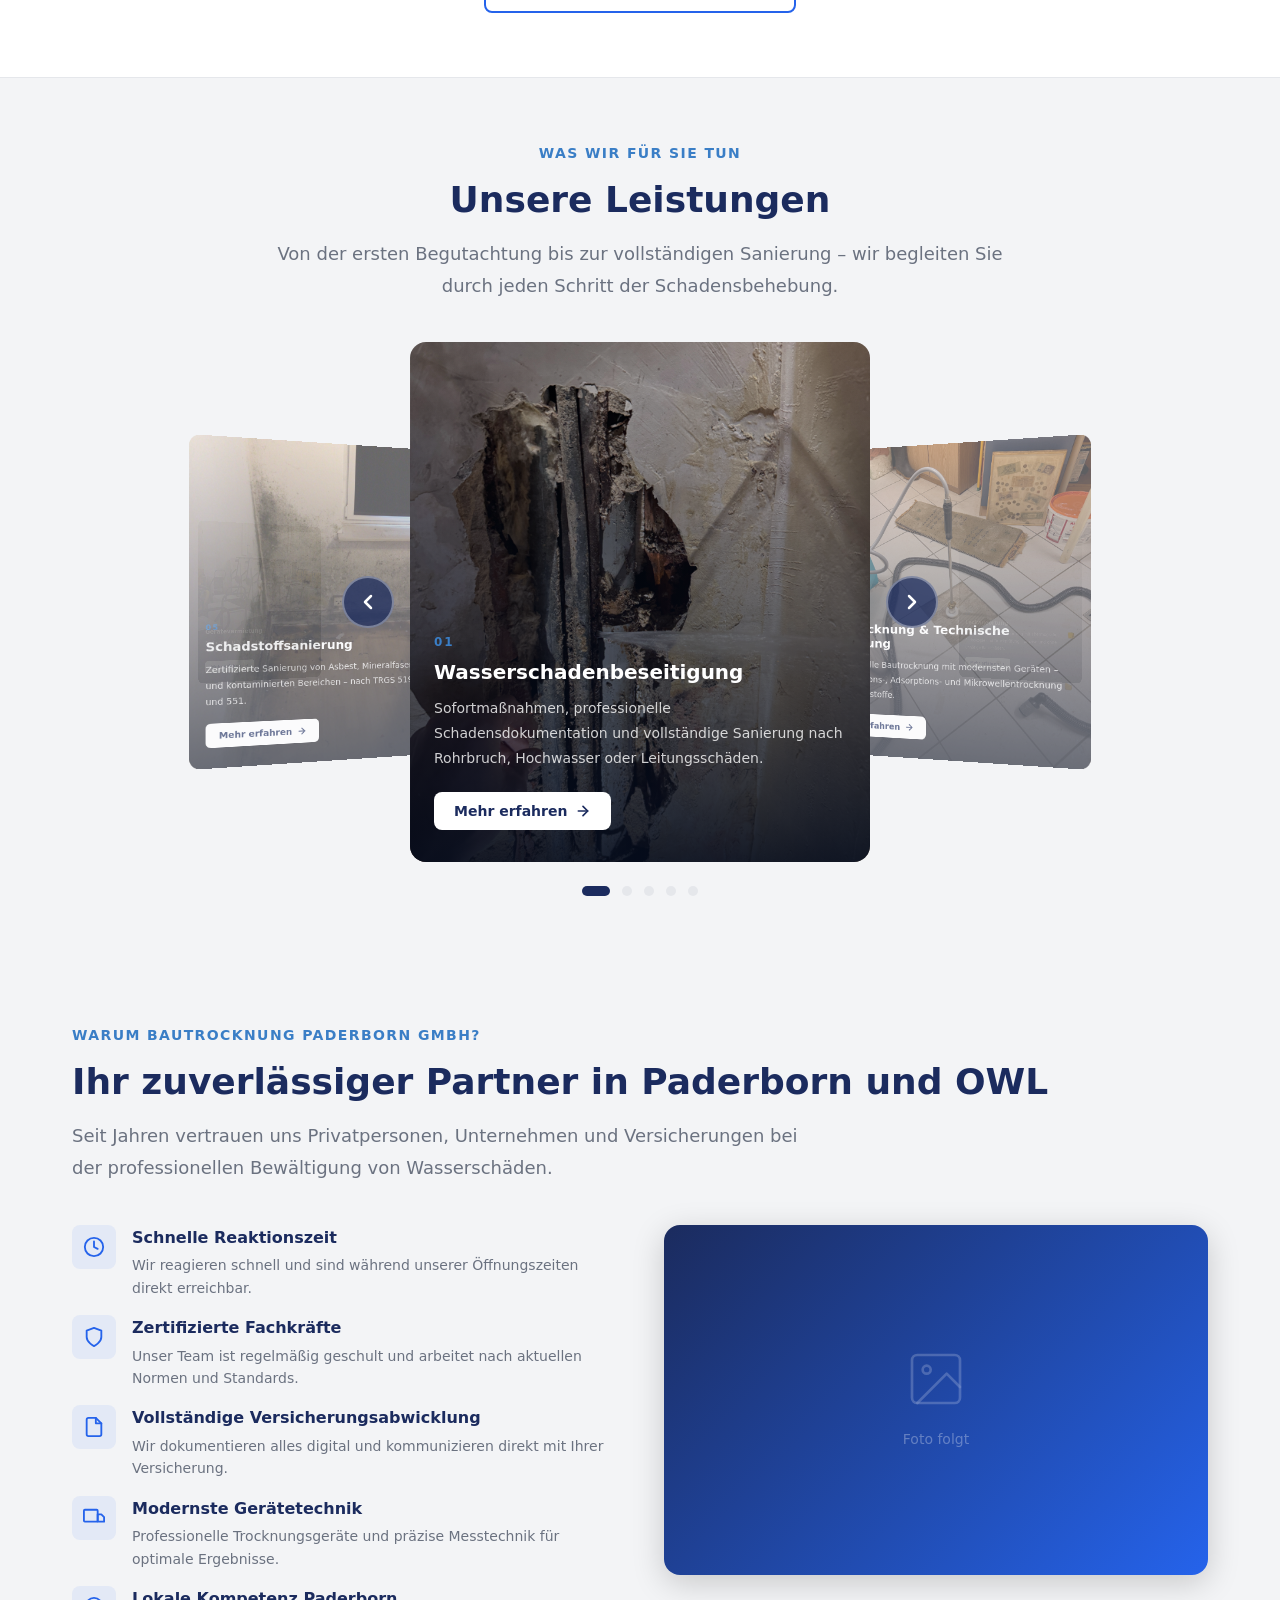
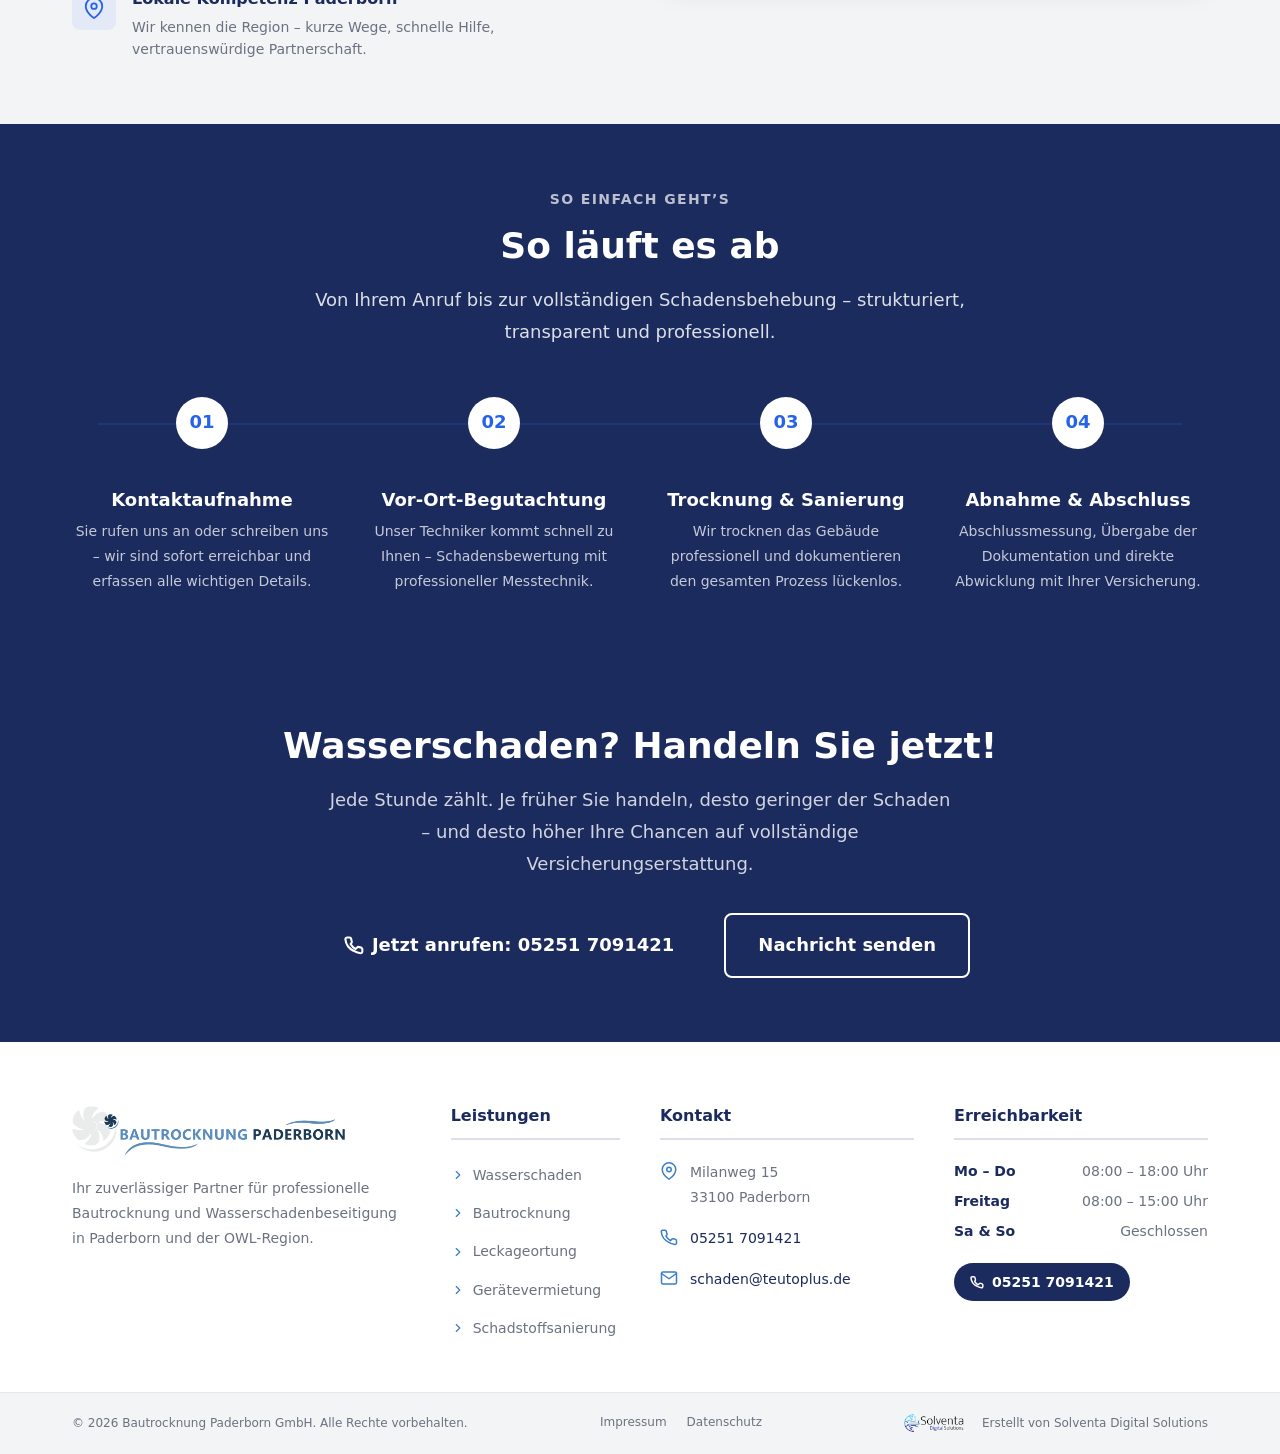
==== commit 8c265a04: "bewertungen" ====
--- a/index.html
+++ b/index.html
@@ -3,7 +3,7 @@
 <head>
   <meta charset="UTF-8">
   <meta name="viewport" content="width=device-width, initial-scale=1.0">
-  <meta name="description" content="Bautrocknung Paderborn GmbH in Paderborn: Professionelle Wasserschadenbeseitigung, Bautrocknung und Leckageortung.. Jetzt anrufen!">
+  <meta name="description" content="Bautrocknung Paderborn GmbH in Paderborn: Professionelle Wasserschadenbeseitigung, Bautrocknung und Leckageortung. Jetzt anrufen!">
   <meta name="robots" content="index, follow">
   <meta property="og:title" content="Bautrocknung Paderborn GmbH | Paderborn">
   <meta property="og:description" content="Professionelle Bautrocknung und Wasserschadenbeseitigung in Paderborn und OWL. – schnell, zuverlässig, versicherungskonform.">
@@ -19,9 +19,9 @@
     "@type": "LocalBusiness",
     "name": "Bautrocknung Paderborn GmbH",
     "description": "Professionelle Bautrocknung und Wasserschadenbeseitigung in Paderborn und der OWL-Region",
-    "url": "https://www.bautrocknung-paderborn.de",
-    "logo": "https://www.bautrocknung-paderborn.de/assets/images/Logo_Bautrocknung.png",
-    "image": "https://www.bautrocknung-paderborn.de/assets/images/Logo_Bautrocknung.png",
+    "url": "https://www.bautrocknung-pb.com",
+    "logo": "https://www.bautrocknung-pb.com/assets/images/Logo_Bautrocknung.png",
+    "image": "https://www.bautrocknung-pb.com/assets/images/Logo_Bautrocknung.png",
     "address": {
       "@type": "PostalAddress",
       "streetAddress": "Milanweg 15",
@@ -43,11 +43,11 @@
   }
   </script>
   <!-- SEO: Canonical + OG-Ergänzungen + Twitter -->
-  <link rel="canonical" href="https://www.bautrocknung-paderborn.de/">
-  <meta property="og:url" content="https://www.bautrocknung-paderborn.de/">
+  <link rel="canonical" href="https://www.bautrocknung-pb.com/">
+  <meta property="og:url" content="https://www.bautrocknung-pb.com/">
   <meta property="og:site_name" content="Bautrocknung Paderborn GmbH">
   <meta property="og:locale" content="de_DE">
-  <meta property="og:image" content="https://www.bautrocknung-paderborn.de/assets/images/Logo_Bautrocknung.png">
+  <meta property="og:image" content="https://www.bautrocknung-pb.com/assets/images/Logo_Bautrocknung.png">
   <meta name="twitter:card" content="summary_large_image">
   <meta name="twitter:title" content="Bautrocknung Paderborn GmbH | Paderborn">
   <meta name="twitter:description" content="Professionelle Bautrocknung und Wasserschadenbeseitigung in Paderborn und OWL – schnell, zuverlässig, versicherungskonform.">
@@ -211,9 +211,8 @@
             <svg xmlns="http://www.w3.org/2000/svg" viewBox="0 0 24 24" fill="none" stroke="currentColor" stroke-width="2" stroke-linecap="round" stroke-linejoin="round" aria-hidden="true"><polyline points="22 12 18 12 15 21 9 3 6 12 2 12"/></svg>
             Kostenlose Erstberatung
           </div>
-          <!-- Google Bewertungen – Daten aus google-rating.json (täglich per Cron aktualisiert) -->
           <a id="google-rating"
-             href="https://www.google.com/maps/search/?api=1&query=Bautrocknung+OWL+GmbH"
+             href="https://g.page/r/CVEA6DSJBBdTEAE/review"
              target="_blank" rel="noopener noreferrer"
              class="hero-badge hero-badge--google" role="listitem"
              aria-label="Google Bewertungen ansehen">
@@ -357,6 +356,12 @@
 
       </div>
     </div>
+    <div class="text-center" style="margin-top:var(--space-8);">
+      <a href="https://g.page/r/CVEA6DSJBBdTEAE/review" target="_blank" rel="noopener noreferrer" class="btn btn--outline btn--md">
+        <svg xmlns="http://www.w3.org/2000/svg" viewBox="0 0 24 24" fill="none" stroke="currentColor" stroke-width="2" stroke-linecap="round" stroke-linejoin="round" width="18" height="18" aria-hidden="true"><polygon points="12 2 15.09 8.26 22 9.27 17 14.14 18.18 21.02 12 17.77 5.82 21.02 7 14.14 2 9.27 8.91 8.26 12 2"/></svg>
+        Jetzt bei Google bewerten
+      </a>
+    </div>
   </section>
 
   <!-- Services Carousel -->
--- a/css/style.css
+++ b/css/style.css
@@ -920,7 +920,7 @@
   position: relative;
   background: radial-gradient(ellipse at center, rgba(0,0,0,0) 30%, rgba(0,0,0,0.75) 100%),
               linear-gradient(rgba(0,0,0,0.5), rgba(0,0,0,0.5)),
-              url('../assets/images/Hero.png') center / cover no-repeat;
+              url('../assets/images/Bulli_Hintergrund.png') center / cover no-repeat;
   overflow: hidden;
 }
 
